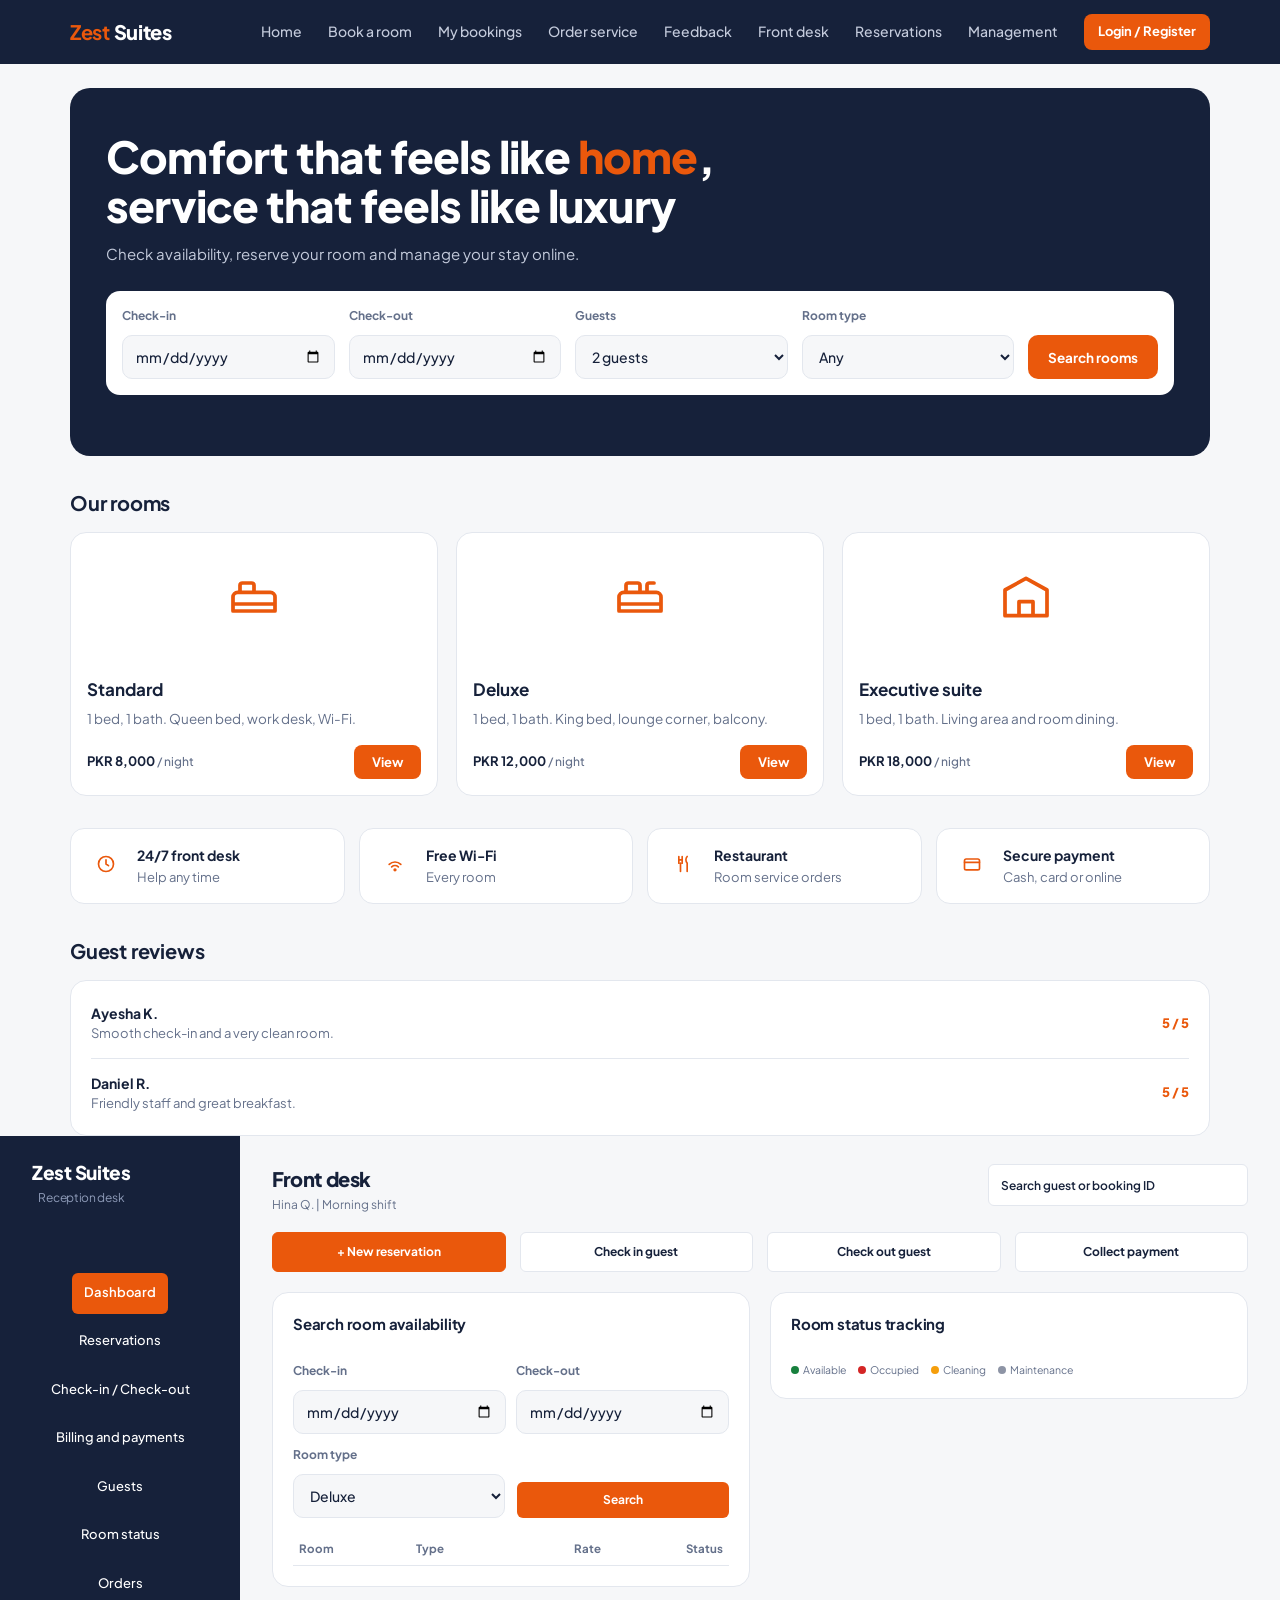
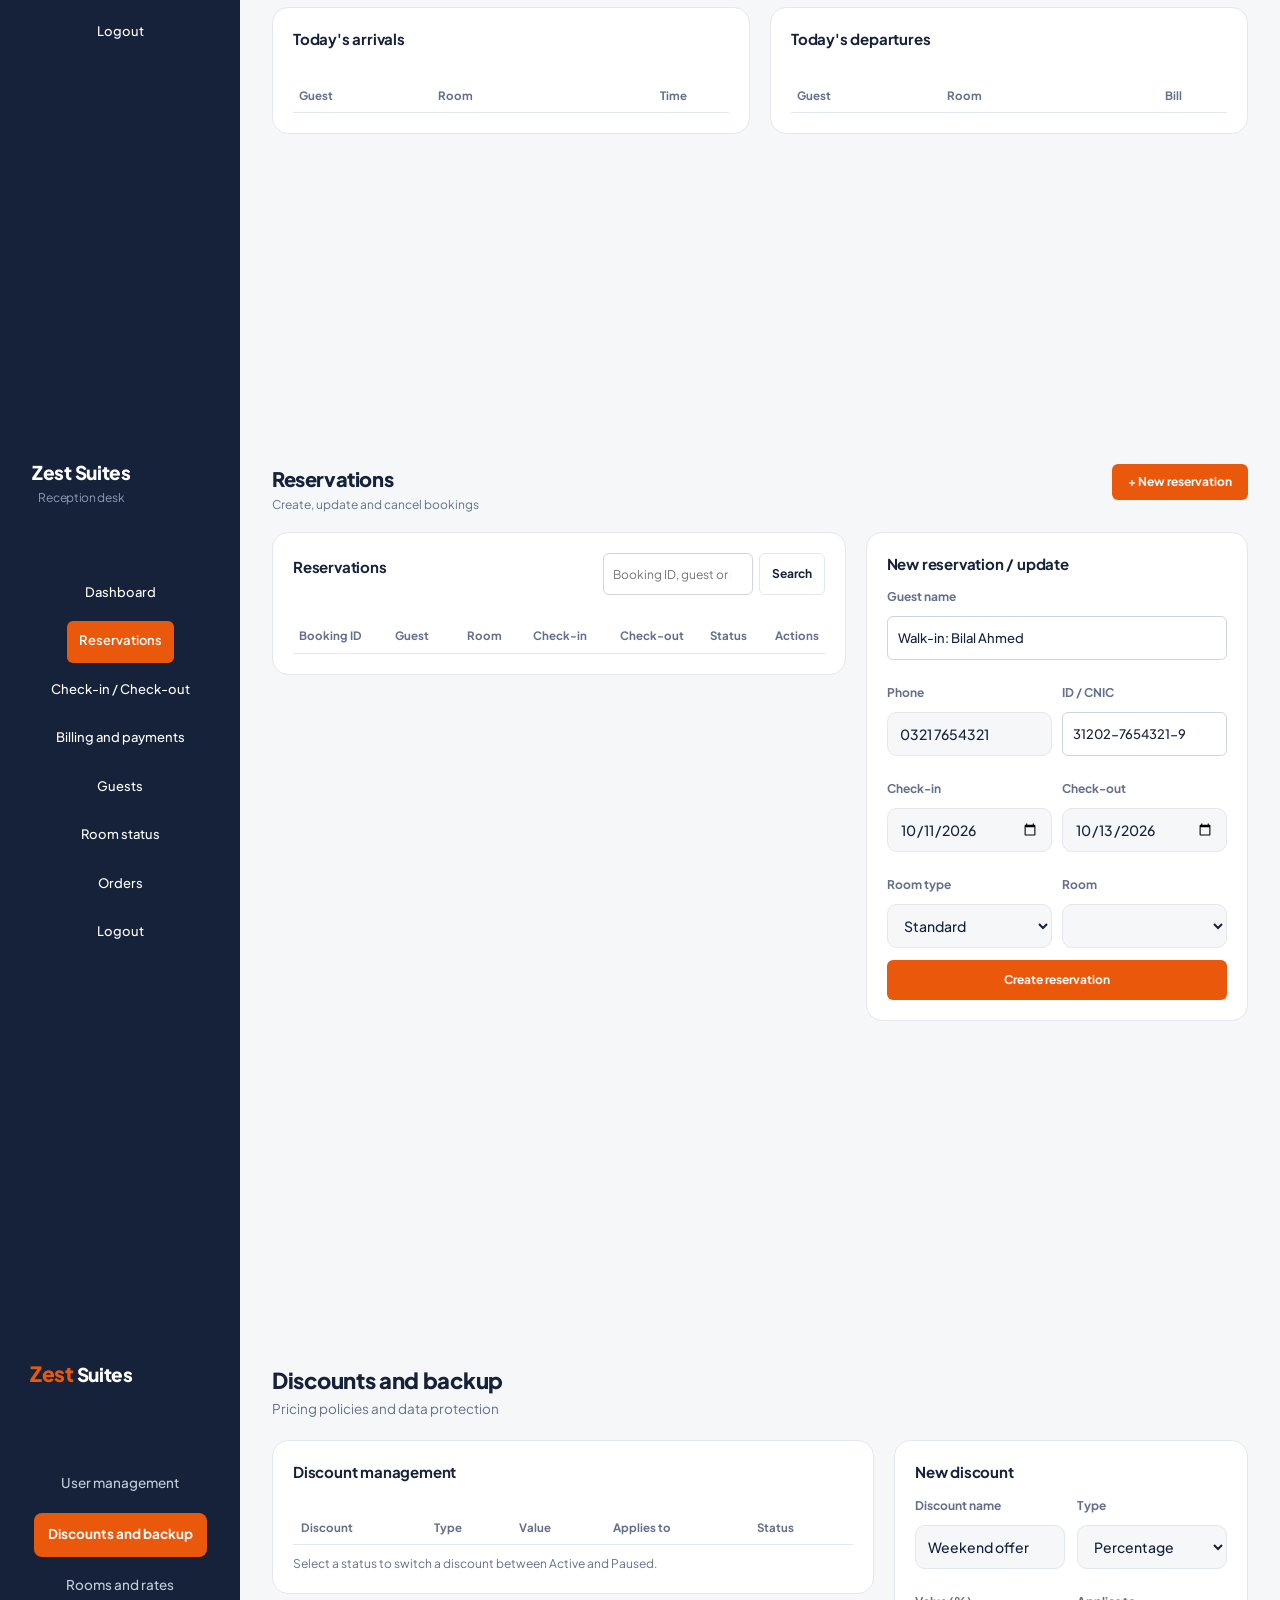
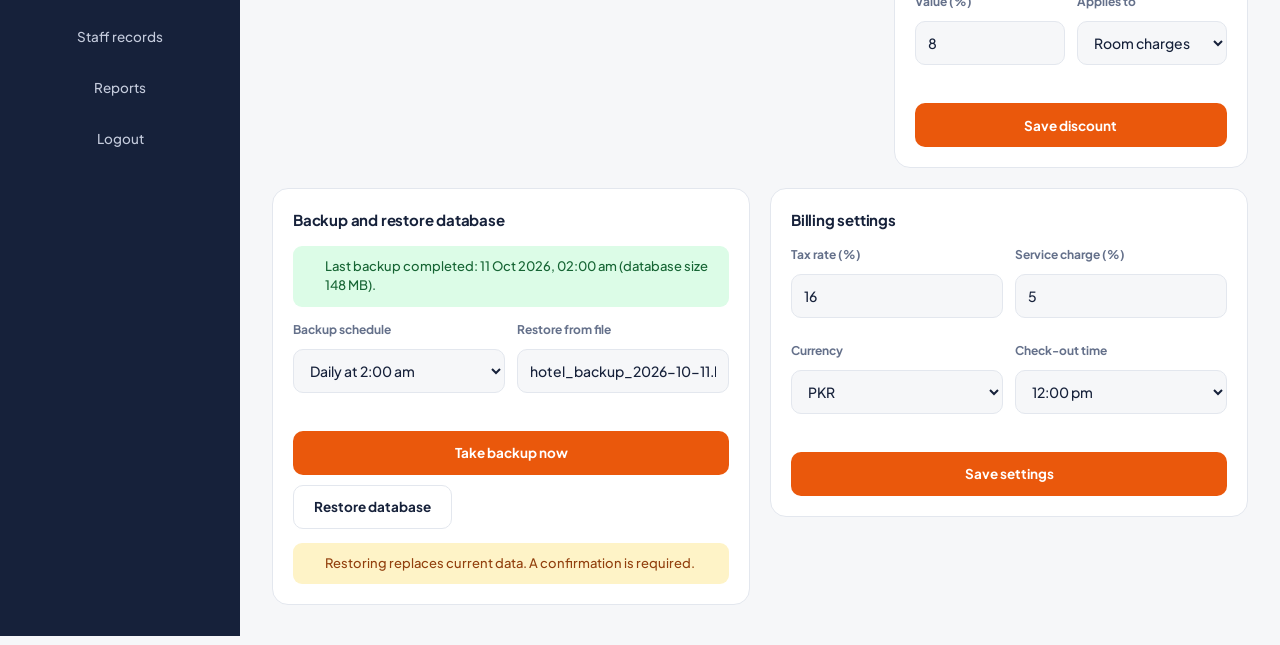
==== zest-suites/index.html @ d898772d "first commit" ====
<!DOCTYPE html>
<html lang="en">

<head>
  <meta charset="utf-8">
  <meta name="viewport" content="width=device-width, initial-scale=1, viewport-fit=cover">
  <title>Zest Suites | Zohaib FYP Web-Site</title>
  <link rel="preconnect" href="https://fonts.googleapis.com">
  <link rel="preconnect" href="https://fonts.gstatic.com" crossorigin>
  <link href="https://fonts.googleapis.com/css2?family=Plus+Jakarta+Sans:wght@400;500;600;700;800&display=swap"
    rel="stylesheet">
  <script src="Java-script/script.js" defer></script>
  <link rel="stylesheet" href="styling/style.css">

</head>

<body>

  <header>
    <div class="wrap bar">
      <button class="logo" type="button" data-go="home"><b>Zest</b> Suites</button>
      <button class="menu-btn" id="menuBtn" aria-label="Open menu" aria-expanded="false" aria-controls="nav">
        <svg viewBox="0 0 24 24" fill="none" stroke="currentColor" stroke-width="2.2" stroke-linecap="round">
          <path d="M4 7h16M4 12h16M4 17h16" />
        </svg>
      </button>
      <nav id="nav">
        <a data-go="home">Home</a>
        <a data-go="book">Book a room</a>
        <a data-go="bookings">My bookings</a>
        <a data-go="service">Order service</a>
        <a data-go="feedback">Feedback</a>
        <a data-go="reception">Front desk</a>
        <a data-go="reservations">Reservations</a>
        <a data-go="admin">Management</a>
        <button class="user cta" id="authBtn" type="button">Login / Register</button>
      </nav>
    </div>
  </header>

  <!-- HOME -->
  <main class="view on wrap" id="v-home">
    <section class="hero">
      <h1>Comfort that feels like <em>home</em>, service that feels like luxury</h1>
      <p>Check availability, reserve your room and manage your stay online.</p>
      <div class="search">
        <div class="field"><label for="hCin">Check-in</label><input id="hCin" type="date"></div>
        <div class="field"><label for="hCout">Check-out</label><input id="hCout" type="date"></div>
        <div class="field"><label for="hGuests">Guests</label>
          <select id="hGuests">
            <option value="1 adult">1 guest</option>
            <option value="2 adults" selected>2 guests</option>
            <option value="3 adults">3 guests</option>
            <option value="4 adults">4 guests</option>
          </select>
        </div>
        <div class="field"><label for="hType">Room type</label>
          <select id="hType">
            <option>Any</option>
            <option>Standard</option>
            <option>Deluxe</option>
            <option>Executive suite</option>
          </select>
        </div>
        <button class="btn" id="hSearch" type="button">Search rooms</button>
      </div>
      <div class="hmsg" id="hMsg" role="status"></div>
    </section>

    <section class="section">
      <h2>Our rooms</h2>
      <div class="rooms">
        <article class="rcard">
          <div class="thumb"><svg viewBox="0 0 24 24" fill="none" stroke="currentColor" stroke-width="1.6"
              stroke-linecap="round" stroke-linejoin="round">
              <path
                d="M3 18v-6a2 2 0 0 1 2-2h14a2 2 0 0 1 2 2v6M3 18h18M3 15h18M6 10V7a1 1 0 0 1 1-1h4a1 1 0 0 1 1 1v3" />
            </svg></div>
          <div class="rbody">
            <h3>Standard</h3>
            <p>1 bed, 1 bath. Queen bed, work desk, Wi-Fi.</p>
            <div class="prow">
              <div class="price">PKR 8,000 <small>/ night</small></div><button class="vbtn" type="button"
                data-room="Standard">View</button>
            </div>
          </div>
        </article>
        <article class="rcard">
          <div class="thumb"><svg viewBox="0 0 24 24" fill="none" stroke="currentColor" stroke-width="1.6"
              stroke-linecap="round" stroke-linejoin="round">
              <path
                d="M3 18v-6a2 2 0 0 1 2-2h14a2 2 0 0 1 2 2v6M3 18h18M3 15h18M6 10V7a1 1 0 0 1 1-1h4a1 1 0 0 1 1 1v3M15 10V7a1 1 0 0 1 1-1h2" />
            </svg></div>
          <div class="rbody">
            <h3>Deluxe</h3>
            <p>1 bed, 1 bath. King bed, lounge corner, balcony.</p>
            <div class="prow">
              <div class="price">PKR 12,000 <small>/ night</small></div><button class="vbtn" type="button"
                data-room="Deluxe">View</button>
            </div>
          </div>
        </article>
        <article class="rcard">
          <div class="thumb"><svg viewBox="0 0 24 24" fill="none" stroke="currentColor" stroke-width="1.6"
              stroke-linecap="round" stroke-linejoin="round">
              <path d="M3 20V9l9-5 9 5v11M3 20h18M9 20v-6h6v6" />
            </svg></div>
          <div class="rbody">
            <h3>Executive suite</h3>
            <p>1 bed, 1 bath. Living area and room dining.</p>
            <div class="prow">
              <div class="price">PKR 18,000 <small>/ night</small></div><button class="vbtn" type="button"
                data-room="Executive suite">View</button>
            </div>
          </div>
        </article>
      </div>
    </section>

    <section class="section">
      <div class="perks">
        <div class="perk">
          <div class="ic"><svg viewBox="0 0 24 24" fill="none" stroke="currentColor" stroke-width="2"
              stroke-linecap="round" stroke-linejoin="round">
              <circle cx="12" cy="12" r="9" />
              <path d="M12 7v5l3 2" />
            </svg></div>
          <div><b>24/7 front desk</b><span>Help any time</span></div>
        </div>
        <div class="perk">
          <div class="ic"><svg viewBox="0 0 24 24" fill="none" stroke="currentColor" stroke-width="2"
              stroke-linecap="round" stroke-linejoin="round">
              <path d="M5 12.5a10 10 0 0 1 14 0M8 15.5a6 6 0 0 1 8 0" />
              <circle cx="12" cy="19" r="1" />
            </svg></div>
          <div><b>Free Wi-Fi</b><span>Every room</span></div>
        </div>
        <div class="perk">
          <div class="ic"><svg viewBox="0 0 24 24" fill="none" stroke="currentColor" stroke-width="2"
              stroke-linecap="round" stroke-linejoin="round">
              <path d="M7 3v8M11 3v8M7 7h4M9 11v10M17 3c-2 2-2 6 0 8v10" />
            </svg></div>
          <div><b>Restaurant</b><span>Room service orders</span></div>
        </div>
        <div class="perk">
          <div class="ic"><svg viewBox="0 0 24 24" fill="none" stroke="currentColor" stroke-width="2"
              stroke-linecap="round" stroke-linejoin="round">
              <rect x="3" y="6" width="18" height="13" rx="2" />
              <path d="M3 10h18" />
            </svg></div>
          <div><b>Secure payment</b><span>Cash, card or online</span></div>
        </div>
      </div>
    </section>

    <section class="section">
      <h2>Guest reviews</h2>
      <div class="reviews">
        <div class="review">
          <div><b>Ayesha K.</b><span>Smooth check-in and a very clean room.</span></div>
          <div class="stars">5 / 5</div>
        </div>
        <div class="review">
          <div><b>Daniel R.</b><span>Friendly staff and great breakfast.</span></div>
          <div class="stars">5 / 5</div>
        </div>
      </div>
    </section>
  </main>

  <!-- BOOK -->
  <main class="view wrap" id="v-book">
    <ol class="steps">
      <li class="step"><i>1</i>Search dates</li>
      <li class="step"><i>2</i>Select room</li>
      <li class="step"><i>3</i>Guest details</li>
      <li class="step todo" id="step4"><i>4</i>Confirm</li>
    </ol>
    <div class="banner" id="banner" role="status"></div>

    <div class="layout">
      <div class="col">
        <section class="panel">
          <div class="phead">
            <h2>Available rooms</h2>
            <select id="typeFilter" aria-label="Filter by room type">
              <option>Any</option>
              <option>Standard</option>
              <option>Deluxe</option>
              <option>Executive suite</option>
            </select>
          </div>
          <div id="roomList"></div>
        </section>
      </div>

      <div class="col">
        <section class="panel">
          <div class="formpart">
            <h2>Guest details</h2>
            <form id="bForm" novalidate>
              <div class="field" id="b-name"><label for="bName">Full name</label><input id="bName"
                  autocomplete="name"><span class="msg">Enter your full name.</span></div>
              <div class="grid2">
                <div class="field" id="b-phone"><label for="bPhone">Phone</label><input id="bPhone" type="tel"
                    autocomplete="tel"><span class="msg">Enter a valid phone number.</span></div>
                <div class="field" id="b-email"><label for="bEmail">Email</label><input id="bEmail" type="email"
                    autocomplete="email"><span class="msg">Enter a valid email.</span></div>
              </div>
              <div class="field" id="b-cnic"><label for="bCnic">ID / CNIC</label><input id="bCnic" inputmode="numeric"
                  placeholder="12345-1234567-1"><span class="msg">Use the format 12345-1234567-1.</span></div>
              <div class="grid2">
                <div class="field" id="b-in"><label for="cin">Check-in</label><input id="cin" type="date"><span
                    class="msg">Choose a check-in date.</span></div>
                <div class="field" id="b-out"><label for="cout">Check-out</label><input id="cout" type="date"><span
                    class="msg">Check-out must be after check-in.</span></div>
              </div>
              <div class="field"><label for="guests">Guests</label>
                <select id="guests">
                  <option>1 adult</option>
                  <option selected>2 adults</option>
                  <option>3 adults</option>
                  <option>4 adults</option>
                </select>
              </div>
              <div class="field" style="margin-bottom:0"><label for="req">Special requests</label><textarea id="req"
                  placeholder="Late check-in, extra pillows..."></textarea></div>
            </form>
          </div>
          <div class="done" id="done">
            <div class="tick"><svg viewBox="0 0 24 24" fill="none" stroke="currentColor" stroke-width="2.6"
                stroke-linecap="round" stroke-linejoin="round">
                <path d="M5 12.5l4.5 4.5L19 7.5" />
              </svg></div>
            <h2>Booking confirmed</h2>
            <p>Your reference is <code id="ref"></code>. A confirmation has been sent to <span id="doneMail"></span>.
            </p>
          </div>
        </section>

        <section class="panel">
          <h2>Booking summary</h2>
          <div id="sum"></div>
          <div class="formpart">
            <button class="btn" id="confirm" type="button" style="margin-top:14px">Confirm booking</button>
            <p class="note">You can cancel from My bookings before check-in.</p>
          </div>
          <button class="btn ghost" id="again" type="button" style="display:none">Make another booking</button>
        </section>
      </div>
    </div>
  </main>

  <!-- LOGIN -->
  <main class="view" id="v-login">
    <div class="auth">
      <aside class="aside">
        <div class="abrand">Zest <b>Suites</b></div>
        <div class="acopy">
          <h1>One login for your whole stay</h1>
          <p>Hotel Operations Management System</p>
          <ul>
            <li><span class="ck"><svg viewBox="0 0 24 24" fill="none" stroke="currentColor" stroke-width="3"
                  stroke-linecap="round" stroke-linejoin="round">
                  <path d="M5 12.5l4.5 4.5L19 7.5" />
                </svg></span>Check availability and reserve in minutes</li>
            <li><span class="ck"><svg viewBox="0 0 24 24" fill="none" stroke="currentColor" stroke-width="3"
                  stroke-linecap="round" stroke-linejoin="round">
                  <path d="M5 12.5l4.5 4.5L19 7.5" />
                </svg></span>Order room service from your phone</li>
            <li><span class="ck"><svg viewBox="0 0 24 24" fill="none" stroke="currentColor" stroke-width="3"
                  stroke-linecap="round" stroke-linejoin="round">
                  <path d="M5 12.5l4.5 4.5L19 7.5" />
                </svg></span>View, change or cancel your bookings</li>
          </ul>
        </div>
      </aside>

      <section class="pane">
        <div class="tabs" role="tablist">
          <button type="button" role="tab" id="tabLogin" aria-selected="true" aria-controls="pLogin">Login</button>
          <button type="button" role="tab" id="tabReg" aria-selected="false" aria-controls="pReg">New guest?
            Register</button>
        </div>

        <div id="pLogin" role="tabpanel" aria-labelledby="tabLogin">
          <h2>Welcome back</h2>
          <p class="sub">Log in to book rooms and manage your stay.</p>
          <div class="alert info" id="loginNeed" role="status">Please log in to continue.</div>
          <div class="alert ok" id="loginOk" role="status">Registration successful. You can now log in.</div>
          <div class="alert err" id="loginErr" role="alert">Incorrect username or password. Please try again.</div>
          <form id="loginForm" novalidate>
            <div class="field" id="l-user"><label for="lUser">Username</label><input id="lUser"
                autocomplete="username"><span class="msg">Username is required</span></div>
            <div class="field" id="l-pass"><label for="lPass">Password</label>
              <div class="pw"><input id="lPass" type="password" autocomplete="current-password"><button type="button"
                  aria-label="Show or hide password">Show</button></div>
              <span class="msg">Password is required</span>
            </div>
            <div class="meta"><a>Forgot password?</a><span>Session expires after inactivity</span></div>
            <button class="btn" type="submit">Login</button>
          </form>
          <div class="alert info show" style="margin:16px 0 0">After login you are sent to your own dashboard: Customer,
            Receptionist, Manager or Admin.</div>
        </div>

        <div id="pReg" role="tabpanel" aria-labelledby="tabReg" hidden>
          <h2>Create your guest account</h2>
          <p class="sub">Register once, then book and track your stays.</p>
          <form id="regForm" novalidate>
            <div class="field" id="r-name"><label for="rName">Full name</label><input id="rName"
                autocomplete="name"><span class="msg">Enter your full name</span></div>
            <div class="grid2">
              <div class="field" id="r-email"><label for="rEmail">Email</label><input id="rEmail" type="email"
                  autocomplete="email"><span class="msg">Enter a valid email</span></div>
              <div class="field" id="r-phone"><label for="rPhone">Phone</label><input id="rPhone" type="tel"
                  autocomplete="tel"><span class="msg">Enter a valid phone</span></div>
            </div>
            <div class="grid2">
              <div class="field" id="r-pass"><label for="rPass">Password</label>
                <div class="pw"><input id="rPass" type="password" autocomplete="new-password"><button type="button"
                    aria-label="Show or hide password">Show</button></div>
                <span class="msg">Use at least 8 characters</span>
              </div>
              <div class="field" id="r-conf"><label for="rConf">Confirm password</label>
                <div class="pw"><input id="rConf" type="password" autocomplete="new-password"><button type="button"
                    aria-label="Show or hide password">Show</button></div>
                <span class="msg">Passwords do not match</span>
              </div>
            </div>
            <button class="btn" type="submit">Create account</button>
          </form>
          <p class="switch">Already registered? <a id="toLogin">Login</a></p>
        </div>
      </section>
    </div>
  </main>

  <!-- OTHER PAGES -->
  <main class="view wrap" id="v-other">
    <div class="empty">
      <div class="ic"><svg viewBox="0 0 24 24" fill="none" stroke="currentColor" stroke-width="1.8"
          stroke-linecap="round" stroke-linejoin="round">
          <rect x="4" y="5" width="16" height="15" rx="2" />
          <path d="M8 3v4M16 3v4M4 10h16" />
        </svg></div>
      <h2 id="oTitle"></h2>
      <p id="oText"></p>
      <button class="btn auto" type="button" data-go="book">Book a room</button>
    </div>
  </main>



  <main class="view" id="v-login2">
    <div class="brand">
      <h1>Zest <b>Suites</b></h1>
      <p>Hotel Operations Management System</p>
    </div>

    <div class="cards">
      <!-- Login -->
      <section class="card" aria-labelledby="loginTitle">
        <h2 id="loginTitle">Login</h2>
        <div class="alert err" id="loginErr" role="alert">Incorrect username or password. Please try again.</div>
        <div class="alert ok" id="loginOk" role="status">Login successful. Opening your dashboard.</div>

        <form id="loginForm" novalidate>
          <div class="field" id="l-user">
            <label for="lUser">Username</label>
            <input id="lUser" autocomplete="username">
            <span class="msg">Username is required</span>
          </div>
          <div class="field" id="l-pass">
            <label for="lPass">Password</label>
            <input id="lPass" type="password" autocomplete="current-password">
            <span class="msg">Password is required</span>
          </div>
          <div class="meta"><a href="#">Forgot password?</a><span>Session expires after inactivity</span></div>
          <button class="btn" type="submit">Login</button>
        </form>

        <div class="alert info">After login you are sent to your own dashboard: Customer, Receptionist, Manager or
          Admin.</div>
      </section>

      <!-- Register -->
      <section class="card" aria-labelledby="regTitle">
        <h2 id="regTitle">New guest? Register</h2>
        <div class="alert ok" id="regOk" role="status">Registration successful. You can now log in.</div>

        <form id="regForm" novalidate>
          <div class="field" id="r-name">
            <label for="rName">Full name</label>
            <input id="rName" autocomplete="name">
            <span class="msg">Enter your full name</span>
          </div>
          <div class="row2">
            <div class="field" id="r-email">
              <label for="rEmail">Email</label>
              <input id="rEmail" type="email" autocomplete="email">
              <span class="msg">Enter a valid email</span>
            </div>
            <div class="field" id="r-phone">
              <label for="rPhone">Phone</label>
              <input id="rPhone" type="tel" autocomplete="tel">
              <span class="msg">Enter a valid phone</span>
            </div>
          </div>
          <div class="row2">
            <div class="field" id="r-pass">
              <label for="rPass">Password</label>
              <input id="rPass" type="password" autocomplete="new-password">
              <span class="msg">Use at least 8 characters</span>
            </div>
            <div class="field" id="r-conf">
              <label for="rConf">Confirm password</label>
              <input id="rConf" type="password" autocomplete="new-password">
              <span class="msg">Passwords do not match</span>
            </div>
          </div>
          <button class="btn" type="submit">Create account</button>
        </form>
      </section>
    </div>
  </main>


  <!--screen three-->
  <main class="view wrap" id="v-book2">
    <ol class="steps" style="list-style:none;padding:0">
      <li class="step"><i>1</i>Search dates</li>
      <li class="step"><i>2</i>Select room</li>
      <li class="step"><i>3</i>Guest details</li>
      <li class="step todo" id="step4"><i>4</i>Confirm</li>
    </ol>

    <div class="banner" id="banner" role="status"></div>

    <div class="layout" id="layout">
      <!-- left -->
      <div class="col">
        <section class="panel">
          <h2>Available rooms</h2>
          <div id="roomList"></div>
        </section>
      </div>

      <!-- right -->
      <div class="col">
        <section class="panel">
          <div class="formpart">
            <h2>Guest details</h2>
            <form id="form" novalidate>
              <div class="field" id="f-name"><label for="name">Full name</label><input id="name" autocomplete="name"
                  value="Ayesha Khan"><span class="err">Enter your full name.</span></div>
              <div class="grid2">
                <div class="field" id="f-phone"><label for="phone">Phone</label><input id="phone" type="tel"
                    autocomplete="tel" value="0300 1234567"><span class="err">Enter a valid phone number.</span></div>
                <div class="field" id="f-email"><label for="email">Email</label><input id="email" type="email"
                    autocomplete="email" value="ayesha@email.com"><span class="err">Enter a valid email.</span></div>
              </div>
              <div class="field" id="f-cnic"><label for="cnic">ID / CNIC</label><input id="cnic" inputmode="numeric"
                  value="36302-1234567-1"><span class="err">Use the format 12345-1234567-1.</span></div>
              <div class="grid2">
                <div class="field" id="f-in"><label for="cin">Check-in</label><input id="cin" type="date"
                    value="2026-10-14"><span class="err">Choose a check-in date.</span></div>
                <div class="field" id="f-out"><label for="cout">Check-out</label><input id="cout" type="date"
                    value="2026-10-17"><span class="err">Check-out must be after check-in.</span></div>
              </div>
              <div class="field"><label for="guests">Guests</label>
                <select id="guests">
                  <option>1 adult</option>
                  <option selected>2 adults</option>
                  <option>3 adults</option>
                  <option>4 adults</option>
                </select>
              </div>
              <div class="field" style="margin-bottom:0"><label for="req">Special requests</label><textarea
                  id="req">Late check-in after 10 pm</textarea></div>
            </form>
          </div>
          <div class="done" id="done">
            <div class="tick"><svg viewBox="0 0 24 24" fill="none" stroke="currentColor" stroke-width="2.6"
                stroke-linecap="round" stroke-linejoin="round">
                <path d="M5 12.5l4.5 4.5L19 7.5" />
              </svg></div>
            <h2>Booking confirmed</h2>
            <p>Your reference is <code id="ref"></code>. A confirmation has been sent to <span id="doneMail"></span>.
            </p>
          </div>
        </section>

        <section class="panel">
          <h2>Booking summary</h2>
          <div id="sum"></div>
          <div class="formpart">
            <button class="btn" id="confirm" type="button">Confirm booking</button>
            <p class="note">You can cancel from My bookings before check-in.</p>
          </div>
          <button class="btn ghost" id="again" type="button" style="display:none">Make another booking</button>
        </section>
      </div>
    </div>
  </main>


  <!-- screen four -->
  <main class="view wrap" id="v-bookings">
    <!-- My bookings -->
    <section class="card" aria-labelledby="bookingsTitle">
      <h2 id="bookingsTitle">My bookings</h2>
      <div class="table-wrap">
        <table>
          <thead>
            <tr>
              <th>Booking ID</th>
              <th>Room</th>
              <th>Dates</th>
              <th>Amount</th>
              <th>Status</th>
              <th>Actions</th>
            </tr>
          </thead>
          <tbody id="bookingRows"></tbody>
        </table>
      </div>
    </section>

    <div class="grid-2">
      <!-- Make payment -->
      <section class="card" aria-labelledby="payTitle">
        <h2 id="payTitle">Make payment</h2>
        <form id="payForm" novalidate>
          <div class="field">
            <label for="payBooking">Booking</label>
            <select id="payBooking"></select>
          </div>
          <div class="field">
            <label for="payMethod">Payment method</label>
            <select id="payMethod">
              <option value="Card">Credit / debit card</option>
              <option value="Cash">Cash at front desk</option>
            </select>
          </div>

          <div id="cardFields">
            <div class="field">
              <label for="cardNumber">Card number</label>
              <input id="cardNumber" inputmode="numeric" autocomplete="cc-number" maxlength="19"
                value="4111 1111 1111 1111">
              <div class="err" id="cardNumberErr"></div>
            </div>
            <div class="row-2">
              <div class="field">
                <label for="expiry">Expiry</label>
                <input id="expiry" inputmode="numeric" autocomplete="cc-exp" placeholder="MM / YY" maxlength="7"
                  value="12 / 28">
                <div class="err" id="expiryErr"></div>
              </div>
              <div class="field">
                <label for="cvv">CVV</label>
                <input id="cvv" type="password" inputmode="numeric" autocomplete="cc-csc" maxlength="4" value="123">
                <div class="err" id="cvvErr"></div>
              </div>
            </div>
          </div>

          <div class="field">
            <label for="amount">Amount (PKR)</label>
            <input id="amount" inputmode="numeric">
            <div class="err" id="amountErr"></div>
          </div>
          <button type="submit" class="btn primary" id="payBtn">Pay now</button>
        </form>
      </section>

      <!-- Receipts -->
      <section class="card" aria-labelledby="recTitle">
        <h2 id="recTitle">Payment receipts</h2>
        <div class="alert success" id="payOk" role="status" hidden></div>
        <div class="alert error" id="payFail" role="alert" hidden></div>
        <div id="receiptList"></div>
      </section>
    </div>
  </main>

  <!-- Modal -->
  <div class="modal-backdrop" id="modalBackdrop" hidden>
    <div class="modal" role="dialog" aria-modal="true" aria-labelledby="modalTitle" id="modal"></div>
  </div>




  <!-- screen five -->
  <main class="view wrap" id="v-service">
    <div class="layout">
      <!-- Menu -->
      <section class="card" aria-labelledby="menuTitle">
        <h2 id="menuTitle">Menu and services</h2>
        <div id="menuList"></div>
      </section>

      <div class="stack">
        <!-- Your order -->
        <section class="card" aria-labelledby="orderTitle">
          <h2 id="orderTitle">Your order</h2>
          <div id="cartList"></div>
          <div class="total"><span>Total <small>(auto-calculated)</small></span><span id="totalAmt">PKR 0</span></div>

          <div class="field">
            <label for="room">Deliver to room</label>
            <select id="room">
              <option>Room 204</option>
            </select>
          </div>
          <div class="field">
            <label for="note">Note</label>
            <input id="note" type="text" maxlength="120" value="Less spicy please">
          </div>
          <div class="alert ok" id="okMsg" role="status" hidden></div>
          <div class="alert err" id="errMsg" role="alert" hidden></div>
          <button type="button" class="btn-place" id="placeBtn">Place order</button>
        </section>

        <!-- Order status -->
        <section class="card" aria-labelledby="statusTitle">
          <h2 id="statusTitle">Order status</h2>
          <div id="statusList"></div>
        </section>
      </div>
    </div>
  </main>

  <main class="view wrap" id="v-feedback">
    <div class="grid-2">
      <!-- Share your feedback -->
      <section class="card" aria-labelledby="fbTitle">
        <h2 id="fbTitle">Share your feedback</h2>
        <form id="fbForm" novalidate>
          <div class="field">
            <label for="guestName">Guest name</label>
            <input type="text" id="guestName" autocomplete="name" maxlength="60" value="Ayesha Khan">
            <div class="hint" id="nameErr" hidden>Name is required</div>
          </div>

          <div class="field">
            <span class="label" id="ratingLabel">Rating</span>
            <div class="stars" role="radiogroup" aria-labelledby="ratingLabel" id="stars"></div>
            <span class="rating-text" id="ratingText"></span>
            <div class="hint" id="ratingErr" hidden>Select a rating from 1 to 5 stars</div>
          </div>

          <div class="field">
            <label for="comments">Comments</label>
            <textarea id="comments" maxlength="500"
              placeholder="Write your comments">The room was clean and the staff were helpful.</textarea>
            <div class="count"><span id="charCount">0</span>/500</div>
            <div class="hint" id="commentErr" hidden>Comments are required</div>
          </div>

          <button type="submit" class="btn-submit" id="submitBtn">Submit feedback</button>
          <div class="alert success" id="okMsg" role="status" hidden>Thank you for your feedback.</div>
        </form>
      </section>

      <!-- Validation example -->
      <section class="card example" aria-labelledby="valTitle">
        <h2 id="valTitle">Validation example</h2>
        <div class="field">
          <label>Guest name</label>
          <div class="fake-input"></div>
          <div class="hint">Name is required</div>
        </div>
        <div class="field">
          <label>Comments</label>
          <div class="fake-area">Write your comments</div>
          <div class="hint">Please complete the feedback form</div>
        </div>
      </section>
    </div>
  </main>



  <div class="view shell" id="v-reception">

    <aside class="side">
      <div class="side-head">
        <div class="brand">Zest Suites<small>Reception desk</small></div>
        <button class="menu-btn" id="menuBtn" aria-label="Open menu"
          aria-expanded="false"><span></span><span></span><span></span></button>
      </div>
      <nav id="nav" aria-label="Reception">
        <a href="#" class="active" aria-current="page">Dashboard</a>
        <a href="#">Reservations</a>
        <a href="#arrivalsCard">Check-in / Check-out</a>
        <a href="#">Billing and payments</a>
        <a href="#">Guests</a>
        <a href="#roomCard">Room status</a>
        <a href="#">Orders</a>
        <a href="#" id="logout">Logout</a>
      </nav>
    </aside>

    <main>
      <div class="head">
        <div>
          <h1>Front desk</h1>
          <p>Hina Q. | Morning shift</p>
        </div>
        <input class="search-guest" id="guestSearch" type="search" placeholder="Search guest or booking ID"
          aria-label="Search guest or booking ID">
      </div>

      <div class="quick">
        <button class="qbtn primary" id="qNew" type="button">+ New reservation</button>
        <button class="qbtn" id="qIn" type="button">Check in guest</button>
        <button class="qbtn" id="qOut" type="button">Check out guest</button>
        <button class="qbtn" id="qPay" type="button">Collect payment</button>
      </div>

      <div class="grid-2">
        <!-- Search availability -->
        <section class="card" aria-labelledby="availTitle">
          <h2 id="availTitle">Search room availability</h2>
          <form id="availForm" novalidate>
            <div class="row-2">
              <div class="field"><label for="checkIn">Check-in</label><input type="date" id="checkIn"></div>
              <div class="field"><label for="checkOut">Check-out</label><input type="date" id="checkOut"></div>
            </div>
            <div class="search-row">
              <div class="field" style="margin:0">
                <label for="roomType">Room type</label>
                <select id="roomType">
                  <option>Deluxe</option>
                  <option>Standard</option>
                  <option>Suite</option>
                </select>
              </div>
              <button type="submit" class="btn-orange">Search</button>
            </div>
            <div class="msg err" id="availErr" role="alert" hidden></div>
          </form>
          <div class="table-wrap stack-table">
            <table>
              <thead>
                <tr>
                  <th>Room</th>
                  <th>Type</th>
                  <th>Rate</th>
                  <th>Status</th>
                </tr>
              </thead>
              <tbody id="availRows"></tbody>
            </table>
          </div>
        </section>

        <!-- Room status tracking -->
        <section class="card" id="roomCard" aria-labelledby="roomTitle">
          <h2 id="roomTitle">Room status tracking</h2>
          <div class="tiles" id="tiles"></div>
          <div class="legend">
            <span><i style="background:#17803d"></i>Available</span>
            <span><i style="background:#d42626"></i>Occupied</span>
            <span><i style="background:#f59e0b"></i>Cleaning</span>
            <span><i style="background:#8d94a5"></i>Maintenance</span>
          </div>
          <div class="selected-box" id="selBox" hidden>
            <span>Room <strong id="selRoom"></strong></span>
            <label>Set status
              <select id="selStatus">
                <option value="available">Available</option>
                <option value="occupied">Occupied</option>
                <option value="cleaning">Cleaning</option>
                <option value="maintenance">Maintenance</option>
              </select>
            </label>
          </div>
        </section>
      </div>

      <div class="grid-2">
        <section class="card" id="arrivalsCard" aria-labelledby="arrTitle">
          <h2 id="arrTitle">Today's arrivals</h2>
          <div class="table-wrap stack-table">
            <table>
              <thead>
                <tr>
                  <th>Guest</th>
                  <th>Room</th>
                  <th>Time</th>
                  <th></th>
                </tr>
              </thead>
              <tbody id="arrRows"></tbody>
            </table>
          </div>
        </section>

        <section class="card" id="depCard" aria-labelledby="depTitle">
          <h2 id="depTitle">Today's departures</h2>
          <div class="table-wrap stack-table">
            <table>
              <thead>
                <tr>
                  <th>Guest</th>
                  <th>Room</th>
                  <th>Bill</th>
                  <th></th>
                </tr>
              </thead>
              <tbody id="depRows"></tbody>
            </table>
          </div>
        </section>
      </div>
    </main>
  </div>

  <div class="modal-backdrop" id="backdrop" hidden>
    <div class="modal" id="modal" role="dialog" aria-modal="true"></div>
  </div>
  <div class="toast" id="toast" role="status" hidden></div>




  <div class="view shell" id="v-reception">

    <aside class="side">
      <div class="side-head">
        <div class="brand">Zest Suites<small>Reception desk</small></div>
        <button class="menu-btn" id="menuBtn" aria-label="Open menu"
          aria-expanded="false"><span></span><span></span><span></span></button>
      </div>
      <nav id="nav" aria-label="Reception">
        <a href="#">Dashboard</a>
        <a href="#" class="active" aria-current="page">Reservations</a>
        <a href="#">Check-in / Check-out</a>
        <a href="#">Billing and payments</a>
        <a href="#">Guests</a>
        <a href="#">Room status</a>
        <a href="#">Orders</a>
        <a href="#" id="logout">Logout</a>
      </nav>
    </aside>

    <main>
      <div class="head">
        <div>
          <h1>Reservations</h1>
          <p>Create, update and cancel bookings</p>
        </div>
        <button class="btn-new" id="newBtn" type="button">+ New reservation</button>
      </div>

      <div class="layout">
        <!-- Reservations list -->
        <section class="card" aria-labelledby="listTitle">
          <div class="card-head">
            <h2 id="listTitle">Reservations</h2>
            <div class="search-box">
              <input id="q" type="search" placeholder="Booking ID, guest or room" aria-label="Search reservations">
              <button class="btn-plain" id="searchBtn" type="button">Search</button>
            </div>
          </div>
          <div class="table-wrap">
            <table>
              <thead>
                <tr>
                  <th>Booking ID</th>
                  <th>Guest</th>
                  <th>Room</th>
                  <th>Check-in</th>
                  <th>Check-out</th>
                  <th>Status</th>
                  <th>Actions</th>
                </tr>
              </thead>
              <tbody id="rows"></tbody>
            </table>
          </div>
        </section>

        <!-- New reservation / update -->
        <section class="card" aria-labelledby="formTitle">
          <h2 id="formTitle" style="margin-bottom:12px">New reservation / update</h2>
          <form id="form" novalidate>
            <div class="field">
              <label for="guest">Guest name</label>
              <input id="guest" type="text" maxlength="60" value="Walk-in: Bilal Ahmed">
              <div class="hint" id="guestErr"></div>
            </div>
            <div class="row-2">
              <div class="field">
                <label for="phone">Phone</label>
                <input id="phone" type="tel" inputmode="numeric" maxlength="12" value="0321 7654321">
                <div class="hint" id="phoneErr"></div>
              </div>
              <div class="field">
                <label for="cnic">ID / CNIC</label>
                <input id="cnic" type="text" inputmode="numeric" maxlength="15" value="31202-7654321-9">
                <div class="hint" id="cnicErr"></div>
              </div>
            </div>
            <div class="row-2">
              <div class="field">
                <label for="inDate">Check-in</label>
                <input id="inDate" type="date" value="2026-10-11">
                <div class="hint" id="inErr"></div>
              </div>
              <div class="field">
                <label for="outDate">Check-out</label>
                <input id="outDate" type="date" value="2026-10-13">
                <div class="hint" id="outErr"></div>
              </div>
            </div>
            <div class="row-2">
              <div class="field">
                <label for="type">Room type</label>
                <select id="type">
                  <option>Standard</option>
                  <option>Deluxe</option>
                  <option>Suite</option>
                </select>
              </div>
              <div class="field">
                <label for="room">Room</label>
                <select id="room"></select>
              </div>
            </div>
            <button type="submit" class="btn-primary" id="saveBtn">Create reservation</button>
            <button type="button" class="link-btn" id="cancelEdit" hidden>Cancel editing</button>
            <div class="alert warn" id="warnMsg" role="alert" hidden></div>
            <div class="alert ok" id="okMsg" role="status" hidden></div>
          </form>
        </section>
      </div>
    </main>
  </div>

  <div class="modal-backdrop" id="backdrop" hidden>
    <div class="modal" id="modal" role="dialog" aria-modal="true" aria-labelledby="mTitle"></div>
  </div>
  <div class="toast" id="toast" role="status" hidden></div>






  <div class="view shell" id="v-admin">

    <aside class="side">
      <div class="sbar">
        <div>
          <div class="brand"><b>Zest</b> Suites</div>
        </div>
        <button class="menu-btn" id="menuBtn" aria-label="Open menu" aria-expanded="false" aria-controls="snav">
          <svg viewBox="0 0 24 24" fill="none" stroke="currentColor" stroke-width="2.2" stroke-linecap="round">
            <path d="M4 7h16M4 12h16M4 17h16" />
          </svg>
        </button>
      </div>
      <nav id="snav">
        <a href="#">User management</a>
        <a href="#" class="active">Discounts and backup</a>
        <a href="#">Rooms and rates</a>
        <a href="#">Staff records</a>
        <a href="#">Reports</a>
        <a href="#">Logout</a>
      </nav>
    </aside>

    <main class="main">
      <h1>Discounts and backup</h1>
      <p class="lead">Pricing policies and data protection</p>

      <div class="row1">
        <section class="card">
          <h2>Discount management</h2>
          <div class="tscroll">
            <table class="dt">
              <thead>
                <tr>
                  <th>Discount</th>
                  <th>Type</th>
                  <th>Value</th>
                  <th>Applies to</th>
                  <th>Status</th>
                </tr>
              </thead>
              <tbody id="dBody"></tbody>
            </table>
          </div>
          <p class="hint">Select a status to switch a discount between Active and Paused.</p>
        </section>

        <section class="card">
          <h2>New discount</h2>
          <form id="dForm" novalidate>
            <div class="grid2">
              <div class="field" id="f-name"><label for="dName">Discount name</label><input id="dName"
                  value="Weekend offer" autocomplete="off"></div>
              <div class="field"><label for="dType">Type</label><select id="dType">
                  <option>Percentage</option>
                  <option>Fixed</option>
                </select></div>
            </div>
            <div class="grid2">
              <div class="field" id="f-val"><label for="dVal" id="dValL">Value (%)</label><input id="dVal"
                  inputmode="numeric" value="8" autocomplete="off"></div>
              <div class="field"><label for="dApply">Applies to</label><select id="dApply">
                  <option>Room charges</option>
                  <option>Food orders</option>
                  <option>Total bill</option>
                </select></div>
            </div>
            <button class="btn block" type="submit">Save discount</button>
          </form>
          <div class="alert" id="dMsg" role="status"></div>
        </section>
      </div>

      <div class="row2">
        <section class="card">
          <h2>Backup and restore database</h2>
          <div class="alert show ok first" id="lastBk">Last backup completed: 11 Oct 2026, 02:00 am (database size 148
            MB).</div>
          <div class="grid2">
            <div class="field"><label for="sched">Backup schedule</label>
              <select id="sched">
                <option>Daily at 2:00 am</option>
                <option>Weekly on Sunday</option>
                <option>Monthly on the 1st</option>
              </select>
            </div>
            <div class="field" id="f-file"><label for="file">Restore from file</label><input id="file"
                value="hotel_backup_2026-10-11.bak" autocomplete="off" spellcheck="false"></div>
          </div>
          <div class="btnrow">
            <button class="btn" id="bkNow" type="button">Take backup now</button>
            <button class="sbtn" id="restore" type="button">Restore database</button>
          </div>
          <div class="alert" id="bkMsg" role="status"></div>
          <div class="alert show warn">Restoring replaces current data. A confirmation is required.</div>
        </section>

        <section class="card">
          <h2>Billing settings</h2>
          <form id="sForm" novalidate>
            <div class="grid2">
              <div class="field" id="f-tax"><label for="tax">Tax rate (%)</label><input id="tax" inputmode="decimal"
                  value="16"></div>
              <div class="field" id="f-svc"><label for="svc">Service charge (%)</label><input id="svc"
                  inputmode="decimal" value="5"></div>
            </div>
            <div class="grid2">
              <div class="field"><label for="cur">Currency</label><select id="cur">
                  <option>PKR</option>
                  <option>USD</option>
                  <option>AED</option>
                </select></div>
              <div class="field"><label for="cot">Check-out time</label><select id="cot">
                  <option>11:00 am</option>
                  <option selected>12:00 pm</option>
                  <option>1:00 pm</option>
                  <option>2:00 pm</option>
                </select></div>
            </div>
            <button class="btn" type="submit">Save settings</button>
          </form>
          <div class="alert" id="sMsg" role="status"></div>
        </section>
      </div>
    </main>
  </div>

  <div class="modal" id="modal" hidden>
    <div class="mbox" role="dialog" aria-modal="true" aria-labelledby="mTitle">
      <h2 id="mTitle">Restore database?</h2>
      <p id="mText"></p>
      <div class="mbtns">
        <button class="sbtn" id="mNo" type="button">Cancel</button>
        <button class="btn red" id="mYes" type="button">Restore</button>
      </div>
    </div>
  </div>





  <main class="view wrap" id="v-components">

    <div class="grid">

      <section class="card">
        <h2>Text fields</h2>
        <div class="field"><label for="t1">Normal</label><input id="t1" value="Ayesha Khan"></div>
        <div class="field"><label for="t2">Placeholder</label><input id="t2" type="tel"
            placeholder="Enter phone number"></div>
        <div class="field bad" id="t3w"><label for="t3">Error state</label><input id="t3" value="abc"
            autocomplete="off"><span class="msg">Enter a valid email</span></div>
      </section>

      <section class="card">
        <h2>Buttons</h2>
        <div class="btns">
          <button class="b primary" type="button">Submit</button>
          <button class="b outline" type="button">Update</button>
          <button class="b danger" type="button">Delete</button>
          <button class="b dark" type="button">Search</button>
          <button class="b primary" type="button">Confirm reservation</button>
          <button class="b primary" type="button">Login</button>
          <button class="b outline" type="button">Logout</button>
        </div>
      </section>

      <section class="card">
        <h2>Dropdown menu</h2>
        <div class="field"><label for="rt">Room type</label>
          <select id="rt">
            <option>Standard</option>
            <option selected>Deluxe</option>
            <option>Executive suite</option>
            <option>Suite</option>
          </select>
        </div>
        <div class="menu" id="menu" role="listbox" aria-label="Room type options"></div>
      </section>

      <section class="card">
        <h2>Date picker</h2>
        <p class="cal-sub">Past dates disabled</p>
        <div class="cal-nav">
          <button type="button" id="prev" aria-label="Previous month">&#8249;</button>
          <b id="calTitle"></b>
          <button type="button" id="next" aria-label="Next month">&#8250;</button>
        </div>
        <div class="cal" id="cal"></div>
        <div class="cal-sum" id="calSum" role="status"></div>
      </section>

      <section class="card">
        <h2>Alerts and notifications</h2>
        <div class="alert ok">Booking confirmed successfully.</div>
        <div class="alert err">Login failed. Check your password.</div>
        <div class="alert warn">Room is not available for these dates.</div>
        <div class="alert info">Session will expire in 2 minutes.</div>
      </section>

      <section class="card">
        <h2>Navigation menu and table</h2>
        <div class="nav" id="nav">
          <button type="button" class="on">Dashboard</button>
          <button type="button">Reservations</button>
          <button type="button">Billing</button>
          <button type="button">Reports</button>
          <button type="button">Logout</button>
        </div>
        <table>
          <thead>
            <tr>
              <th>Room</th>
              <th>Status</th>
            </tr>
          </thead>
          <tbody>
            <tr>
              <td>101</td>
              <td><span class="pill occ">Occupied</span></td>
            </tr>
            <tr>
              <td>102</td>
              <td><span class="pill av">Available</span></td>
            </tr>
          </tbody>
        </table>
      </section>

      <section class="card span3 dlg">
        <h2>Confirmation dialog: Log out?</h2>
        <p>You will be redirected to the login page. Unsaved changes will be lost.</p>
        <div class="row">
          <button class="b outline" id="stay" type="button">Stay logged in</button>
          <button class="b primary" id="out" type="button">Logout</button>
        </div>
        <div class="res" id="dres" role="status"></div>
      </section>

    </div>


    <div class="wrap">
      <footer>© Zest Suites. All rights reserved.</footer>
    </div>
</body>

</html>
---- zest-suites/styling/style.css ----
:root {

    --navy: #16213a;
    --navy-2: #1e2c4d;
    --orange: #ea580c;
    --orange-d: #c2410c;
    --bg: #f6f7f9;
    --card: #ffffff;
    --ink: #16213a;
    --muted: #64708a;
    --line: #e3e7ee;
    --ok-bg: #dcfce7;
    --ok: #166534;
    --err-bg: #fee2e2;
    --err: #b91c1c;
    --warn-bg: #fef3c7;
    --warn: #92400e;
    --on-navy-muted: #c4cbdc;
    box-sizing: border-box;
    padding-top: env(safe-area-inset-top, 0px);
    padding-bottom: env(safe-area-inset-bottom, 0px);
}

@media (prefers-color-scheme: dark) {
    :root:not([data-theme="light"]) {
        --bg: #0d1424;
        --card: #16213a;
        --ink: #eef1f8;
        --muted: #9aa6c0;
        --line: #26335a;
        --ok-bg: #12351f;
        --ok: #86efac;
        --err-bg: #3b1519;
        --err: #fca5a5;
        --warn-bg: #3b2a0a;
        --warn: #fcd34d;
    }
}

:root[data-theme="dark"] {
    --bg: #0d1424;
    --card: #16213a;
    --ink: #eef1f8;
    --muted: #9aa6c0;
    --line: #26335a;
    --ok-bg: #12351f;
    --ok: #86efac;
    --err-bg: #3b1519;
    --err: #fca5a5;
    --warn-bg: #3b2a0a;
    --warn: #fcd34d;
}




@media (prefers-color-scheme: dark) {
    :root:not([data-theme="light"]) {
        --bg: #0d1424;
        --card: #16213a;
        --ink: #eef1f8;
        --muted: #9aa6c0;
        --line: #26335a;
        --peach: #4a2e1a;
        --ok-bg: #12351f;
        --ok: #86efac;
        --err-bg: #3b1519;
        --err: #fca5a5;
        --warn-bg: #3b2a0a;
        --warn: #fcd34d;
        --info-bg: #172554;
        --info: #bfdbfe;
    }
}

:root[data-theme="dark"] {
    --bg: #0d1424;
    --card: #16213a;
    --ink: #eef1f8;
    --muted: #9aa6c0;
    --line: #26335a;
    --peach: #4a2e1a;
    --ok-bg: #12351f;
    --ok: #86efac;
    --err-bg: #3b1519;
    --err: #fca5a5;
    --warn-bg: #3b2a0a;
    --warn: #fcd34d;
    --info-bg: #172554;
    --info: #bfdbfe;


    --navy: #16213a;
    --navy-2: #1e2c4d;
    --orange: #ea580c;
    --orange-d: #c2410c;
    --bg: #f6f7f9;
    --card: #ffffff;
    --ink: #16213a;
    --muted: #64708a;
    --line: #e3e7ee;
    --peach: #fdebd8;
    --ok-bg: #dcfce7;
    --ok: #166534;
    --err-bg: #fee2e2;
    --err: #b91c1c;
    --warn-bg: #fef3c7;
    --warn: #92400e;
    --info-bg: #dbeafe;
    --info: #1e3a8a;
    --on-navy-muted: #c4cbdc;
    box-sizing: border-box;
    padding-top: env(safe-area-inset-top, 0px);
    padding-bottom: env(safe-area-inset-bottom, 0px);


    --bg: #f4f5f8;
    --card: #fff;
    --ink: #14213d;
    --mut: #667085;
    --line: #e4e7ec;
    --side: #14213d;
    --acc: #e8590c;
    --acc2: #c94a06;
    --accl: #fdebd9;
    --okbg: #e6f6ec;
    --ok: #14633a;
    --warnbg: #fdf3d0;
    --warn: #7a4b00;
    --badbg: #fde2e2;
    --bad: #b42318;
    --track: #eceff4;


    --bg: #f4f5f8;
    --card: #fff;
    --ink: #14213d;
    --mut: #667085;
    --line: #e4e7ec;
    --side: #14213d;
    --acc: #e8590c;
    --acc2: #c94a06;
    --okbg: #e6f6ec;
    --ok: #14633a;
    --warnbg: #fdf3d0;
    --warn: #7a4b00;
    --field: #fff;
    --pill: #fdebd9;






    --topbar-bg: #0b0b0c;
    --topbar-text: #ffffff;
    --topbar-link: #cfd3dc;
    --topbar-sub: #8d94a5;
    --topbar-hover: #1b1c20;

    --orange: #e8590c;
    --orange-dark: #cf4f08;
    --bg: #f3f4f7;
    --card: #ffffff;
    --line: #e3e6ec;
    --text: #1b2130;
    --muted: #5c6578;
    --green-bg: #dff5e6;
    --green: #17803d;
    --blue-bg: #dbeafe;
    --blue: #1d4ed8;
    --red-bg: #fde4e4;
    --red: #d42626;
    --grey-bg: #e9ecf1;
    --grey: #3d4659;
    --warn-bg: #fdf0cf;
    --warn: #9a5b00;

    --topbar-hover: #1b1c20;

    --orange: #e8590c;
    --orange-dark: #cf4f08;
    --bg: #f3f4f7;
    --card: #ffffff;
    --line: #e3e6ec;
    --text: #1b2130;
    --muted: #5c6578;

    --avail-bg: #dff5e6;
    --avail: #17803d;
    --occ-bg: #e8590c;
    --occ: #ffffff;
    --clean-bg: #fdefc9;
    --clean: #9a6200;
    --maint-bg: #e4e6eb;
    --maint: #4a5265;
    --red: #d42626;
    --due-bg: #fde4d3;
    --due: #b3470a;


    /* ---- Topbar colors: change these 4 lines to restyle the topbar ---- */
    --topbar-bg: #ffffff;
    --topbar-text: #1a2234;
    --topbar-link: #4a5468;
    --topbar-border: #e3e6ec;

    --navy: #1a2234;
    --orange: #e8590c;
    --orange-dark: #cf4f08;
    --bg: #f3f4f7;
    --card: #ffffff;
    --line: #e3e6ec;
    --text: #1b2130;
    --muted: #5c6578;
    --green-bg: #dff5e6;
    --green: #17803d;
    --red: #d42626;
    --star-off: #d3d7e0;



    /* sreen five variables*/
    --topbar-bg: #ffffff;
    --topbar-text: #1a2234;
    --topbar-link: #4a5468;
    --topbar-border: #e3e6ec;

    --navy: #1a2234;
    --orange: #e8590c;
    --orange-dark: #cf4f08;
    --bg: #f3f4f7;
    --card: #ffffff;
    --line: #e3e6ec;
    --text: #1b2130;
    --muted: #5c6578;
    --green-bg: #dff5e6;
    --green: #17803d;
    --amber-bg: #fdefc9;
    --amber: #9a6200;
    --red: #d42626;


    --navy: #1a2234;
    --navy-2: #232d42;
    --orange: #e8590c;
    --orange-dark: #cf4f08;
    --bg: #f3f4f7;
    --card: #ffffff;
    --line: #e3e6ec;
    --topbar-sub: #8d94a5;
    --text: #1b2130;
    --muted: #5c6578;
    --green-bg: #dff5e6;
    --green: #17803d;
    --grey-bg: #e9ecf1;
    --grey: #3d4659;
    --red-bg: #fde4e4;
    --red: #d42626;
    /* screen four variables end*/


    --navy: #16213a;
    --navy-2: #1e2c4d;
    --orange: #ea580c;
    --orange-d: #c2410c;
    --bg: #f6f7f9;
    --card: #ffffff;
    --ink: #16213a;
    --muted: #64708a;
    --line: #e3e7ee;
    --peach: #fdebd8;
    --err-bg: #fee2e2;
    --err: #b91c1c;
    --ok-bg: #dcfce7;
    --ok: #166534;
    --info-bg: #dbeafe;
    --info: #1e3a8a;
    --on-navy-muted: #c4cbdc;
    box-sizing: border-box;
    padding-top: env(safe-area-inset-top, 0px);
    padding-bottom: env(safe-area-inset-bottom, 0px);


    /*   screen-2   */
    --navy: #16213a;
    --orange: #ea580c;
    --orange-d: #c2410c;
    --bg: #f6f7f9;
    --card: #ffffff;
    --ink: #16213a;
    --muted: #64708a;
    --line: #e3e7ee;
    --err-bg: #fee2e2;
    --err: #b91c1c;
    --ok-bg: #dcfce7;
    --ok: #166534;
    --info-bg: #dbeafe;
    --info: #1e3a8a;
    padding-top: env(safe-area-inset-top, 0px);
    padding-bottom: env(safe-area-inset-bottom, 0px);

    /* screen three variables*/

    --navy: #16213a;
    --navy-2: #1e2c4d;
    --orange: #ea580c;
    --orange-d: #c2410c;
    --bg: #f6f7f9;
    --card: #ffffff;
    --ink: #16213a;
    --muted: #64708a;
    --line: #e3e7ee;
    --peach: #fdebd8;
    --ok-bg: #dcfce7;
    --ok-ink: #166534;
    --err: #b91c1c;
    --on-navy-muted: #c4cbdc;
    box-sizing: border-box;
    padding-top: env(safe-area-inset-top, 0px);
    padding-bottom: env(safe-area-inset-bottom, 0px);
}

@media (prefers-color-scheme: dark) {
    :root:not([data-theme="light"]) {
        --bg: #0d1424;
        --card: #16213a;
        --ink: #eef1f8;
        --muted: #9aa6c0;
        --line: #26335a;
        --err-bg: #3b1519;
        --err: #fca5a5;
        --ok-bg: #12351f;
        --ok: #86efac;
        --info-bg: #172554;
        --info: #bfdbfe;
    }
}

:root[data-theme="dark"] {
    --bg: #0d1424;
    --card: #16213a;
    --ink: #eef1f8;
    --muted: #9aa6c0;
    --line: #26335a;
    --err-bg: #3b1519;
    --err: #fca5a5;
    --ok-bg: #12351f;
    --ok: #86efac;
    --info-bg: #172554;
    --info: #bfdbfe;
}

html {
    scroll-padding-top: env(safe-area-inset-top, 0px)
}

*,
*::before,
*::after {
    box-sizing: border-box
}

body {
    margin: 0;
    min-height: 100vh;
    background: var(--bg);
    color: var(--ink);
    font-family: "Plus Jakarta Sans", system-ui, -apple-system, "Segoe UI", Roboto, sans-serif;
    line-height: 1.5;
    -webkit-font-smoothing: antialiased
}

button,
input {
    font-family: inherit
}

a {
    color: var(--orange);
    text-decoration: none
}

a:hover {
    text-decoration: underline
}

:focus-visible {
    outline: 3px solid var(--orange);
    outline-offset: 2px;
    border-radius: 6px
}

.page {
    max-width: 900px;
    margin: 0 auto;
    padding: 48px 20px 40px
}

.brand {
    text-align: center;
    margin-bottom: 28px
}

.brand h1 {
    margin: 0;
    font-size: clamp(26px, 5vw, 32px);
    font-weight: 800;
    letter-spacing: -.6px
}

.brand h1 b {
    color: var(--orange)
}

.brand p {
    margin: 4px 0 0;
    font-size: 13px;
    color: var(--muted)
}

.cards {
    display: grid;
    grid-template-columns: 1fr 1fr;
    gap: 20px;
    align-items: start
}

.card {
    background: var(--card);
    border: 1px solid var(--line);
    border-radius: 16px;
    padding: 22px
}

.card h2 {
    font-size: 15px;
    margin: 0 0 14px
}

.alert {
    display: none;
    align-items: flex-start;
    gap: 10px;
    border-radius: 9px;
    padding: 11px 14px;
    font-size: 13px;
    font-weight: 500;
    margin-bottom: 14px
}

.alert::before {
    content: "";
    width: 8px;
    height: 8px;
    border-radius: 50%;
    background: currentColor;
    flex: none;
    margin-top: 6px
}

.alert.show {
    display: flex
}

.alert.err {
    background: var(--err-bg);
    color: var(--err)
}

.alert.ok {
    background: var(--ok-bg);
    color: var(--ok)
}

.alert.info {
    display: flex;
    background: var(--info-bg);
    color: var(--info);
    margin: 14px 0 0
}

.field {
    display: flex;
    flex-direction: column;
    gap: 6px;
    margin-bottom: 14px;
    min-width: 0
}

.field label {
    font-size: 12px;
    font-weight: 700;
    color: var(--muted)
}

.field input {
    width: 100%;
    height: 44px;
    border: 1px solid var(--line);
    border-radius: 10px;
    padding: 0 12px;
    font: 500 14px "Plus Jakarta Sans", system-ui, sans-serif;
    color: var(--ink);
    background: var(--bg)
}

.field .msg {
    display: none;
    font-size: 12px;
    color: var(--err);
    font-weight: 600
}

.field.bad input {
    border-color: var(--err);
    border-width: 1.5px
}

.field.bad .msg {
    display: block
}

.row2 {
    display: grid;
    grid-template-columns: 1fr 1fr;
    gap: 12px
}

.meta {
    display: flex;
    justify-content: space-between;
    gap: 12px;
    font-size: 12px;
    color: var(--muted);
    margin: 2px 0 14px;
    flex-wrap: wrap
}

.btn {
    width: 100%;
    background: var(--orange);
    color: #fff;
    border: 0;
    border-radius: 10px;
    height: 46px;
    font: 700 14px "Plus Jakarta Sans", system-ui, sans-serif;
    cursor: pointer;
    transition: background .15s
}

.btn:hover {
    background: var(--orange-d)
}

/* tablet and mobile */
@media (max-width:820px) {
    .page {
        padding-top: 32px
    }

    .cards {
        grid-template-columns: 1fr
    }
}

@media (max-width:420px) {
    .page {
        padding: 24px 14px 32px
    }

    .card {
        padding: 18px;
        border-radius: 14px
    }

    .row2 {
        grid-template-columns: 1fr;
        gap: 0
    }

    .meta {
        flex-direction: column;
        gap: 4px
    }
}

@media (prefers-color-scheme: dark) {
    :root:not([data-theme="light"]) {
        --bg: #0d1424;
        --card: #16213a;
        --ink: #eef1f8;
        --muted: #9aa6c0;
        --line: #26335a;
        --peach: #3a2a1f;
        --err-bg: #3b1519;
        --err: #fca5a5;
        --ok-bg: #12351f;
        --ok: #86efac;
        --info-bg: #172554;
        --info: #bfdbfe;
    }
}

:root[data-theme="dark"] {
    --bg: #0d1424;
    --card: #16213a;
    --ink: #eef1f8;
    --muted: #9aa6c0;
    --line: #26335a;
    --peach: #3a2a1f;
    --err-bg: #3b1519;
    --err: #fca5a5;
    --ok-bg: #12351f;
    --ok: #86efac;
    --info-bg: #172554;
    --info: #bfdbfe;
}

html {
    scroll-padding-top: env(safe-area-inset-top, 0px);
    scroll-behavior: smooth
}

*,
*::before,
*::after {
    box-sizing: border-box
}

body {
    margin: 0;
    background: var(--bg);
    color: var(--ink);
    font-family: "Plus Jakarta Sans", system-ui, -apple-system, "Segoe UI", Roboto, sans-serif;
    line-height: 1.5;
    -webkit-font-smoothing: antialiased
}

a {
    color: inherit;
    text-decoration: none
}

button,
input,
select,
textarea {
    font-family: inherit
}

:focus-visible {
    outline: 3px solid var(--orange);
    outline-offset: 2px;
    border-radius: 6px
}

.wrap {
    max-width: 1180px;
    margin: 0 auto;
    padding: 0 20px
}

.view {
    display: none
}

.view.on {
    display: block
}

/* header */
header {
    background: var(--navy);
    color: #fff;
    position: sticky;
    top: env(safe-area-inset-top, 0px);
    z-index: 20
}

.bar {
    display: flex;
    align-items: center;
    justify-content: space-between;
    height: 64px
}

.logo {
    font-weight: 800;
    font-size: 20px;
    letter-spacing: -.3px;
    background: none;
    border: 0;
    color: #fff;
    cursor: pointer;
    padding: 0
}

.logo b {
    color: var(--orange)
}

nav {
    display: flex;
    align-items: center;
    gap: 26px;
    font-size: 14px;
    font-weight: 500
}

nav a {
    color: var(--on-navy-muted);
    padding: 6px 0;
    border-bottom: 2px solid transparent;
    transition: color .15s, border-color .15s;
    cursor: pointer
}

nav a:hover {
    color: #fff
}

nav a.active {
    color: #fff;
    border-color: var(--orange)
}

.user {
    background: #fff;
    color: var(--navy);
    font-weight: 700;
    font-size: 13px;
    padding: 8px 14px;
    border-radius: 8px;
    border: 0;
    cursor: pointer;
    white-space: nowrap
}

.user.cta {
    background: var(--orange);
    color: #fff
}

.user.cta.active {
    box-shadow: 0 0 0 2px #fff inset
}

.menu-btn {
    display: none;
    background: none;
    border: 0;
    color: #fff;
    width: 44px;
    height: 44px;
    cursor: pointer;
    border-radius: 8px
}

.menu-btn svg {
    width: 26px;
    height: 26px
}

/* shared */
h2 {
    font-size: 20px;
    margin: 0 0 14px;
    letter-spacing: -.2px
}

.section {
    margin-top: 32px
}

.panel {
    background: var(--card);
    border: 1px solid var(--line);
    border-radius: 16px;
    padding: 20px
}

.panel h2 {
    font-size: 16px;
    margin: 0 0 14px
}

.field {
    display: flex;
    flex-direction: column;
    gap: 6px;
    margin-bottom: 14px;
    min-width: 0
}

.field label {
    font-size: 12px;
    font-weight: 700;
    color: var(--muted)
}

.field input,
.field select,
.field textarea {
    width: 100%;
    height: 44px;
    border: 1px solid var(--line);
    border-radius: 10px;
    padding: 0 12px;
    font: 500 14px "Plus Jakarta Sans", system-ui, sans-serif;
    color: var(--ink);
    background: var(--bg)
}

.field textarea {
    height: 92px;
    padding: 10px 12px;
    resize: vertical
}

.field .msg {
    display: none;
    font-size: 12px;
    color: var(--err);
    font-weight: 600
}

.field.bad input,
.field.bad select {
    border-color: var(--err);
    border-width: 1.5px
}

.field.bad .msg {
    display: block
}

.grid2 {
    display: grid;
    grid-template-columns: 1fr 1fr;
    gap: 12px;
    margin-bottom: 14px
}

.grid2 .field {
    margin: 0
}

.btn {
    width: 100%;
    background: var(--orange);
    color: #fff;
    border: 0;
    border-radius: 10px;
    height: 46px;
    padding: 0 24px;
    font: 700 14px "Plus Jakarta Sans", system-ui, sans-serif;
    cursor: pointer;
    transition: background .15s
}

.btn:hover {
    background: var(--orange-d)
}

.btn.ghost {
    background: transparent;
    color: var(--ink);
    border: 1px solid var(--line);
    margin-top: 10px
}

.btn.ghost:hover {
    background: var(--bg)
}

.btn.auto {
    width: auto
}

.alert {
    display: none;
    align-items: flex-start;
    gap: 10px;
    border-radius: 9px;
    padding: 11px 14px;
    font-size: 13px;
    font-weight: 500;
    margin-bottom: 14px
}

.alert::before {
    content: "";
    width: 8px;
    height: 8px;
    border-radius: 50%;
    background: currentColor;
    flex: none;
    margin-top: 6px
}

.alert.show {
    display: flex
}

.alert.err {
    background: var(--err-bg);
    color: var(--err)
}

.alert.ok {
    background: var(--ok-bg);
    color: var(--ok)
}

.alert.info {
    background: var(--info-bg);
    color: var(--info)
}

/* home */
.hero {
    background: var(--navy);
    color: #fff;
    border-radius: 20px;
    padding: 44px 36px 36px;
    margin-top: 24px
}

.hero h1 {
    font-size: clamp(28px, 4.6vw, 44px);
    line-height: 1.12;
    letter-spacing: -.8px;
    margin: 0 0 12px;
    font-weight: 800;
    max-width: 15em
}

.hero h1 em {
    font-style: normal;
    color: var(--orange)
}

.hero p {
    margin: 0 0 26px;
    color: var(--on-navy-muted);
    font-size: 15px;
    max-width: 38em
}

.search {
    background: var(--card);
    color: var(--ink);
    border-radius: 14px;
    padding: 16px;
    display: grid;
    grid-template-columns: repeat(4, 1fr) auto;
    gap: 14px;
    align-items: end
}

.search .field {
    margin: 0
}

.search .btn {
    width: auto
}

.hmsg {
    margin: 12px 2px 0;
    font-size: 13px;
    font-weight: 600;
    color: #fdba74;
    min-height: 1em
}

.rooms {
    display: grid;
    grid-template-columns: repeat(3, 1fr);
    gap: 18px
}

.rcard {
    background: var(--card);
    border: 1px solid var(--line);
    border-radius: 16px;
    overflow: hidden;
    display: flex;
    flex-direction: column
}

.thumb {
    height: 128px;
    background: var(--peach);
    display: grid;
    place-items: center;
    color: var(--orange)
}

.thumb svg {
    width: 56px;
    height: 56px
}

.rbody {
    padding: 16px;
    display: flex;
    flex-direction: column;
    gap: 6px;
    flex: 1
}

.rbody h3 {
    margin: 0;
    font-size: 17px
}

.rbody p {
    margin: 0;
    color: var(--muted);
    font-size: 13.5px;
    flex: 1
}

.prow {
    display: flex;
    align-items: center;
    justify-content: space-between;
    margin-top: 10px
}

.price {
    font-weight: 800;
    font-size: 18px
}

.price small {
    font-weight: 500;
    color: var(--muted);
    font-size: 12px
}

.vbtn {
    background: var(--orange);
    color: #fff;
    border: 0;
    border-radius: 8px;
    font: 700 13px "Plus Jakarta Sans", system-ui, sans-serif;
    padding: 9px 18px;
    cursor: pointer
}

.vbtn:hover {
    background: var(--orange-d)
}

.perks {
    display: grid;
    grid-template-columns: repeat(4, 1fr);
    gap: 14px
}

.perk {
    background: var(--card);
    border: 1px solid var(--line);
    border-radius: 14px;
    padding: 16px;
    display: flex;
    gap: 12px;
    align-items: flex-start
}

.perk .ic {
    flex: none;
    width: 38px;
    height: 38px;
    border-radius: 10px;
    background: var(--peach);
    color: var(--orange);
    display: grid;
    place-items: center
}

.perk .ic svg {
    width: 20px;
    height: 20px
}

.perk b {
    display: block;
    font-size: 14px
}

.perk span {
    font-size: 13px;
    color: var(--muted)
}

.reviews {
    background: var(--card);
    border: 1px solid var(--line);
    border-radius: 16px;
    padding: 8px 20px
}

.review {
    display: flex;
    justify-content: space-between;
    gap: 16px;
    align-items: center;
    padding: 14px 0;
    border-bottom: 1px solid var(--line)
}

.review:last-child {
    border-bottom: 0
}

.review b {
    font-size: 14px
}

.review span {
    display: block;
    font-size: 13px;
    color: var(--muted)
}

.stars {
    color: var(--orange);
    font-weight: 800;
    font-size: 13px;
    white-space: nowrap
}

/* reservation */
.steps {
    display: flex;
    flex-wrap: wrap;
    gap: 10px 22px;
    margin: 26px 0 16px;
    font-size: 13px;
    font-weight: 700;
    list-style: none;
    padding: 0
}

.step {
    display: flex;
    align-items: center;
    gap: 8px
}

.step i {
    font-style: normal;
    width: 24px;
    height: 24px;
    border-radius: 50%;
    background: var(--orange);
    color: #fff;
    display: grid;
    place-items: center;
    font-size: 12px
}

.step.todo {
    color: var(--muted);
    font-weight: 500
}

.step.todo i {
    background: var(--line);
    color: var(--muted)
}

.banner {
    display: flex;
    align-items: center;
    gap: 10px;
    background: var(--ok-bg);
    color: var(--ok);
    border-radius: 10px;
    padding: 12px 16px;
    font-size: 13.5px;
    font-weight: 600;
    margin-bottom: 18px
}

.banner::before {
    content: "";
    width: 8px;
    height: 8px;
    border-radius: 50%;
    background: currentColor;
    flex: none
}

.layout {
    display: grid;
    grid-template-columns: 1.3fr 1fr;
    gap: 20px;
    align-items: start
}

.col {
    display: flex;
    flex-direction: column;
    gap: 20px;
    min-width: 0
}

.phead {
    display: flex;
    align-items: center;
    justify-content: space-between;
    gap: 12px;
    margin-bottom: 14px
}

.phead h2 {
    margin: 0
}

.phead select {
    height: 36px;
    border: 1px solid var(--line);
    border-radius: 8px;
    background: var(--bg);
    color: var(--ink);
    padding: 0 10px;
    font: 600 13px "Plus Jakarta Sans", system-ui, sans-serif
}

.room {
    display: flex;
    align-items: center;
    justify-content: space-between;
    gap: 14px;
    width: 100%;
    text-align: left;
    background: var(--card);
    color: inherit;
    border: 1.5px solid var(--line);
    border-radius: 12px;
    padding: 18px;
    margin-bottom: 12px;
    cursor: pointer;
    transition: border-color .15s
}

.room:last-child {
    margin-bottom: 0
}

.room:hover {
    border-color: var(--orange)
}

.room.sel {
    border-color: var(--orange);
    box-shadow: 0 0 0 1px var(--orange) inset
}

.room h3 {
    margin: 0;
    font-size: 14.5px
}

.room p {
    margin: 2px 0 0;
    font-size: 12.5px;
    color: var(--muted)
}

.room .r {
    text-align: right;
    flex: none
}

.room .rp {
    font-weight: 800;
    font-size: 15px;
    line-height: 1.2
}

.room .rp small {
    display: block;
    font-weight: 500;
    font-size: 12px;
    color: var(--muted)
}

.pick {
    display: inline-block;
    margin-top: 8px;
    font: 700 12px "Plus Jakarta Sans", system-ui, sans-serif;
    padding: 6px 16px;
    border-radius: 7px;
    background: var(--bg);
    color: var(--ink);
    border: 1px solid var(--line)
}

.room.sel .pick {
    background: var(--orange);
    color: #fff;
    border-color: var(--orange)
}

.sum-row {
    display: flex;
    justify-content: space-between;
    gap: 12px;
    font-size: 14px;
    padding: 8px 0;
    border-bottom: 1px dashed var(--line)
}

.sum-row span:first-child {
    color: var(--muted)
}

.sum-row b {
    text-align: right
}

.sum-total {
    display: flex;
    justify-content: space-between;
    align-items: baseline;
    padding: 14px 0 4px;
    font-weight: 800
}

.sum-total span:last-child {
    font-size: 22px;
    color: var(--orange)
}

.note {
    font-size: 12px;
    color: var(--muted);
    margin: 10px 0 0;
    text-align: center
}

.done {
    display: none;
    text-align: center;
    padding: 12px 0 4px
}

.done .tick {
    width: 56px;
    height: 56px;
    border-radius: 50%;
    background: var(--ok-bg);
    color: var(--ok);
    display: grid;
    place-items: center;
    margin: 0 auto 12px
}

.done .tick svg {
    width: 28px;
    height: 28px
}

.done h2 {
    margin: 0 0 6px;
    font-size: 18px
}

.done p {
    margin: 0;
    color: var(--muted);
    font-size: 14px
}

.done code {
    background: var(--bg);
    border: 1px solid var(--line);
    border-radius: 6px;
    padding: 2px 8px;
    font-weight: 700;
    color: var(--ink)
}

/* login */
[hidden] {
    display: none !important
}

.auth {
    width: calc(100% - 40px);
    max-width: 1040px;
    margin: 32px auto 8px;
    display: grid;
    grid-template-columns: 5fr 6fr;
    border: 1px solid var(--line);
    border-radius: 24px;
    overflow: hidden;
    background: var(--card)
}

.aside {
    background: var(--navy);
    color: #fff;
    padding: 44px 36px;
    display: flex;
    flex-direction: column;
    justify-content: space-between;
    gap: 36px;
    position: relative;
    overflow: hidden
}

.aside::after {
    content: "";
    position: absolute;
    right: -90px;
    bottom: -90px;
    width: 260px;
    height: 260px;
    border-radius: 50%;
    background: var(--orange);
    opacity: .2;
    pointer-events: none
}

.abrand {
    font-weight: 800;
    font-size: 22px;
    letter-spacing: -.4px;
    position: relative;
    z-index: 1
}

.abrand b {
    color: var(--orange)
}

.acopy {
    position: relative;
    z-index: 1
}

.aside h1 {
    font-size: clamp(26px, 3.2vw, 34px);
    line-height: 1.15;
    letter-spacing: -.6px;
    margin: 0 0 10px;
    font-weight: 800
}

.aside p {
    margin: 0;
    color: var(--on-navy-muted);
    font-size: 14px
}

.aside ul {
    list-style: none;
    padding: 0;
    margin: 26px 0 0;
    display: grid;
    gap: 14px
}

.aside li {
    display: flex;
    align-items: center;
    gap: 12px;
    font-size: 14px
}

.aside .ck {
    flex: none;
    width: 28px;
    height: 28px;
    border-radius: 50%;
    background: rgba(255, 255, 255, .12);
    color: var(--orange);
    display: grid;
    place-items: center
}

.aside .ck svg {
    width: 15px;
    height: 15px
}

.pane {
    padding: 36px 40px;
    min-width: 0
}

.tabs {
    display: grid;
    grid-template-columns: 1fr 1fr;
    background: var(--bg);
    border: 1px solid var(--line);
    border-radius: 12px;
    padding: 4px;
    gap: 4px;
    margin-bottom: 24px
}

.tabs button {
    height: 40px;
    border: 0;
    border-radius: 9px;
    background: transparent;
    color: var(--muted);
    font: 700 13px "Plus Jakarta Sans", system-ui, sans-serif;
    cursor: pointer;
    transition: background .15s, color .15s
}

.tabs button[aria-selected="true"] {
    background: var(--card);
    color: var(--ink);
    box-shadow: 0 1px 3px rgba(0, 0, 0, .14)
}

.pane h2 {
    font-size: 22px;
    margin: 0 0 4px;
    letter-spacing: -.3px
}

.pane .sub {
    margin: 0 0 18px;
    font-size: 13.5px;
    color: var(--muted)
}

.pw {
    position: relative
}

.pw input {
    padding-right: 64px
}

.pw button {
    position: absolute;
    right: 6px;
    top: 50%;
    transform: translateY(-50%);
    height: 32px;
    padding: 0 10px;
    border: 0;
    background: transparent;
    color: var(--orange);
    font: 700 12px "Plus Jakarta Sans", system-ui, sans-serif;
    cursor: pointer;
    border-radius: 6px
}

.meta {
    display: flex;
    justify-content: space-between;
    gap: 12px;
    font-size: 12px;
    color: var(--muted);
    margin: 2px 0 16px;
    flex-wrap: wrap
}

.meta a {
    color: var(--orange);
    cursor: pointer;
    font-weight: 600
}

.meta a:hover {
    text-decoration: underline
}

.switch {
    text-align: center;
    font-size: 13px;
    color: var(--muted);
    margin: 16px 0 0
}

.switch a {
    color: var(--orange);
    font-weight: 700;
    cursor: pointer
}

@media (max-width:860px) {
    .auth {
        grid-template-columns: 1fr;
        margin-top: 20px;
        border-radius: 20px
    }

    .aside {
        padding: 24px;
        gap: 14px
    }

    .aside ul,
    .aside p {
        display: none
    }

    .aside h1 {
        font-size: 22px;
        margin: 0
    }

    .pane {
        padding: 24px 22px
    }
}

@media (max-width:420px) {
    .auth {
        width: calc(100% - 28px)
    }

    .pane {
        padding: 20px 16px
    }

    .meta {
        flex-direction: column;
        gap: 4px
    }
}

/* placeholder */
.empty {
    max-width: 520px;
    margin: 64px auto;
    text-align: center
}

.empty .ic {
    width: 64px;
    height: 64px;
    border-radius: 18px;
    background: var(--peach);
    color: var(--orange);
    display: grid;
    place-items: center;
    margin: 0 auto 16px
}

.empty .ic svg {
    width: 30px;
    height: 30px
}

.empty h2 {
    font-size: 22px
}

.empty p {
    color: var(--muted);
    margin: 0 0 20px
}

footer {
    margin: 40px 0 24px;
    text-align: center;
    color: var(--muted);
    font-size: 13px
}

@media (max-width:1020px) {
    .search {
        grid-template-columns: 1fr 1fr
    }

    .search .btn {
        grid-column: 1/-1;
        width: 100%
    }

    .perks {
        grid-template-columns: 1fr 1fr
    }

    .layout {
        grid-template-columns: 1fr
    }
}

@media (max-width:820px) {
    .cards {
        grid-template-columns: 1fr
    }

    .lpage {
        padding-top: 30px
    }
}

@media (max-width:760px) {
    .wrap {
        padding: 0 14px
    }

    nav {
        position: absolute;
        left: 0;
        right: 0;
        top: 64px;
        background: var(--navy);
        flex-direction: column;
        align-items: stretch;
        gap: 0;
        padding: 6px 14px 16px;
        border-top: 1px solid var(--navy-2);
        display: none
    }

    nav.open {
        display: flex
    }

    nav a {
        padding: 14px 4px;
        border-bottom: 1px solid var(--navy-2)
    }

    nav a.active {
        border-color: var(--navy-2);
        color: var(--orange)
    }

    .user {
        margin-top: 12px;
        padding: 12px;
        text-align: center
    }

    .menu-btn {
        display: grid;
        place-items: center
    }

    .hero {
        padding: 26px 18px 20px;
        border-radius: 18px;
        margin-top: 14px
    }

    .search {
        grid-template-columns: 1fr;
        padding: 14px
    }

    .rooms,
    .perks {
        grid-template-columns: 1fr
    }

    .thumb {
        height: 110px
    }

    .review {
        align-items: flex-start
    }

    .panel {
        padding: 16px;
        border-radius: 14px
    }

    .room {
        padding: 14px
    }

    .steps {
        gap: 8px 16px;
        margin-top: 18px
    }
}

@media (max-width:420px) {
    .grid2 {
        grid-template-columns: 1fr
    }

    .lpage {
        padding: 24px 14px 12px
    }

    .card {
        padding: 18px;
        border-radius: 14px
    }

    .meta {
        flex-direction: column;
        gap: 4px
    }
}

@media (prefers-reduced-motion:reduce) {
    * {
        transition: none !important;
        scroll-behavior: auto !important
    }
}


/* sreeen three css*/

@media (prefers-color-scheme: dark) {
    :root:not([data-theme="light"]) {
        --bg: #0d1424;
        --card: #16213a;
        --ink: #eef1f8;
        --muted: #9aa6c0;
        --line: #26335a;
        --peach: #3a2a1f;
        --ok-bg: #12351f;
        --ok-ink: #86efac;
        --err: #fca5a5;
    }
}

:root[data-theme="dark"] {
    --bg: #0d1424;
    --card: #16213a;
    --ink: #eef1f8;
    --muted: #9aa6c0;
    --line: #26335a;
    --peach: #3a2a1f;
    --ok-bg: #12351f;
    --ok-ink: #86efac;
    --err: #fca5a5;
}

html {
    scroll-padding-top: env(safe-area-inset-top, 0px);
    scroll-behavior: smooth
}

*,
*::before,
*::after {
    box-sizing: border-box
}

body {
    margin: 0;
    background: var(--bg);
    color: var(--ink);
    font-family: "Plus Jakarta Sans", system-ui, -apple-system, "Segoe UI", Roboto, sans-serif;
    line-height: 1.5;
    -webkit-font-smoothing: antialiased
}

a {
    color: inherit;
    text-decoration: none
}

button {
    font-family: inherit
}

:focus-visible {
    outline: 3px solid var(--orange);
    outline-offset: 2px;
    border-radius: 6px
}

.wrap {
    max-width: 1180px;
    margin: 0 auto;
    padding: 0 20px
}

/* header top bar html and css embaede by me*/


/* stepper */
.steps {
    display: flex;
    flex-wrap: wrap;
    gap: 10px 22px;
    margin: 26px 0 16px;
    font-size: 13px;
    font-weight: 700
}

.step {
    display: flex;
    align-items: center;
    gap: 8px
}

.step i {
    font-style: normal;
    width: 24px;
    height: 24px;
    border-radius: 50%;
    background: var(--orange);
    color: #fff;
    display: grid;
    place-items: center;
    font-size: 12px
}

.step.todo {
    color: var(--muted);
    font-weight: 500
}

.step.todo i {
    background: var(--line);
    color: var(--muted)
}

.banner {
    display: flex;
    align-items: center;
    gap: 10px;
    background: var(--ok-bg);
    color: var(--ok-ink);
    border-radius: 10px;
    padding: 12px 16px;
    font-size: 13.5px;
    font-weight: 600;
    margin-bottom: 18px
}

.banner::before {
    content: "";
    width: 8px;
    height: 8px;
    border-radius: 50%;
    background: currentColor;
    flex: none
}

.layout {
    display: grid;
    grid-template-columns: 1.3fr 1fr;
    gap: 20px;
    align-items: start
}

.col {
    display: flex;
    flex-direction: column;
    gap: 20px;
    min-width: 0
}

.panel {
    background: var(--card);
    border: 1px solid var(--line);
    border-radius: 16px;
    padding: 20px
}

.panel h2 {
    font-size: 16px;
    margin: 0 0 14px;
    letter-spacing: -.1px
}

/* rooms */
.room {
    display: flex;
    align-items: center;
    justify-content: space-between;
    gap: 14px;
    width: 100%;
    text-align: left;
    background: var(--card);
    color: inherit;
    border: 1.5px solid var(--line);
    border-radius: 12px;
    padding: 18px;
    margin-bottom: 12px;
    cursor: pointer;
    transition: border-color .15s, background .15s
}

.room:last-child {
    margin-bottom: 0
}

.room:hover {
    border-color: var(--orange)
}

.room.sel {
    border-color: var(--orange);
    box-shadow: 0 0 0 1px var(--orange) inset
}

.room h3 {
    margin: 0;
    font-size: 14.5px
}

.room p {
    margin: 2px 0 0;
    font-size: 12.5px;
    color: var(--muted)
}

.room .r {
    text-align: right;
    flex: none
}

.room .price {
    font-weight: 800;
    font-size: 15px;
    line-height: 1.2
}

.room .price small {
    display: block;
    font-weight: 500;
    font-size: 12px;
    color: var(--muted)
}

.pick {
    display: inline-block;
    margin-top: 8px;
    font: 700 12px "Plus Jakarta Sans", system-ui, sans-serif;
    padding: 6px 16px;
    border-radius: 7px;
    background: var(--bg);
    color: var(--ink);
    border: 1px solid var(--line)
}

.room.sel .pick {
    background: var(--orange);
    color: #fff;
    border-color: var(--orange)
}

/* form */
.grid2 {
    display: grid;
    grid-template-columns: 1fr 1fr;
    gap: 12px
}

.field {
    display: flex;
    flex-direction: column;
    gap: 6px;
    margin-bottom: 12px;
    min-width: 0
}

.grid2 .field {
    margin-bottom: 0
}

.grid2 {
    margin-bottom: 12px
}

.field label {
    font-size: 12px;
    font-weight: 700;
    color: var(--muted)
}

.field input,
.field select,
.field textarea {
    width: 100%;
    border: 1px solid var(--line);
    border-radius: 10px;
    padding: 0 12px;
    font: 500 14px "Plus Jakarta Sans", system-ui, sans-serif;
    color: var(--ink);
    background: var(--bg);
    height: 44px
}

.field textarea {
    height: 92px;
    padding: 10px 12px;
    resize: vertical
}

.field.bad input,
.field.bad select {
    border-color: var(--err)
}

.err {
    font-size: 12px;
    color: var(--err);
    font-weight: 600;
    min-height: 0;
    display: none
}

.field.bad .err {
    display: block
}

/* summary */
.sum-row {
    display: flex;
    justify-content: space-between;
    gap: 12px;
    font-size: 14px;
    padding: 8px 0;
    border-bottom: 1px dashed var(--line)
}

.sum-row span:first-child {
    color: var(--muted)
}

.sum-row b {
    text-align: right
}

.sum-total {
    display: flex;
    justify-content: space-between;
    align-items: baseline;
    padding: 14px 0 4px;
    font-weight: 800
}

.sum-total span:last-child {
    font-size: 22px;
    color: var(--orange)
}

.btn {
    width: 100%;
    margin-top: 14px;
    background: var(--orange);
    color: #fff;
    border: 0;
    border-radius: 10px;
    height: 48px;
    font: 700 14px "Plus Jakarta Sans", system-ui, sans-serif;
    cursor: pointer;
    transition: background .15s
}

.btn:hover {
    background: var(--orange-d)
}

.btn.ghost {
    background: transparent;
    color: var(--ink);
    border: 1px solid var(--line);
    margin-top: 10px;
    height: 44px
}

.btn.ghost:hover {
    background: var(--bg)
}

.note {
    font-size: 12px;
    color: var(--muted);
    margin: 10px 0 0;
    text-align: center
}

/* confirmation */
.done {
    display: none;
    text-align: center;
    padding: 12px 0 4px
}

.done .tick {
    width: 56px;
    height: 56px;
    border-radius: 50%;
    background: var(--ok-bg);
    color: var(--ok-ink);
    display: grid;
    place-items: center;
    margin: 0 auto 12px
}

.done .tick svg {
    width: 28px;
    height: 28px
}

.done h2 {
    margin: 0 0 6px;
    font-size: 18px
}

.done p {
    margin: 0;
    color: var(--muted);
    font-size: 14px
}

.done code {
    background: var(--bg);
    border: 1px solid var(--line);
    border-radius: 6px;
    padding: 2px 8px;
    font-weight: 700;
    color: var(--ink)
}

.is-done .formpart {
    display: none
}

.is-done .done {
    display: block
}

footer {
    margin: 40px 0 24px;
    text-align: center;
    color: var(--muted);
    font-size: 13px
}

/* tablet */
@media (max-width:980px) {
    .layout {
        grid-template-columns: 1fr
    }
}

/* mobile */
@media (max-width:760px) {
    .wrap {
        padding: 0 14px
    }

    nav {
        position: absolute;
        left: 0;
        right: 0;
        top: 64px;
        background: var(--navy);
        flex-direction: column;
        align-items: stretch;
        gap: 0;
        padding: 6px 14px 16px;
        border-top: 1px solid var(--navy-2);
        display: none
    }

    nav.open {
        display: flex
    }

    nav a {
        padding: 14px 4px;
        border-bottom: 1px solid var(--navy-2)
    }

    nav a.active {
        border-color: var(--navy-2);
        color: var(--orange)
    }

    .user {
        margin-top: 12px;
        padding: 12px;
        text-align: center
    }

    .menu-btn {
        display: grid;
        place-items: center
    }

    .steps {
        gap: 8px 16px;
        margin-top: 18px
    }

    .panel {
        padding: 16px;
        border-radius: 14px
    }

    .room {
        padding: 14px
    }
}

@media (max-width:420px) {
    .grid2 {
        grid-template-columns: 1fr
    }
}

@media (prefers-reduced-motion:reduce) {
    * {
        transition: none !important;
        scroll-behavior: auto !important
    }
}

/* screen four css code */



* {
    box-sizing: border-box;
}

html,
body {
    margin: 0;
}

body {
    font-family: "Noto Sans", system-ui, -apple-system, "Segoe UI", Arial, sans-serif;
    background: var(--bg);
    color: var(--text);
    font-size: 14px;
    line-height: 1.45;
}

button,
input,
select {
    font: inherit;
    color: inherit;
}

:focus-visible {
    outline: 3px solid #ffb27a;
    outline-offset: 2px;
}

/* ---------- Navbar ---------- */
.nav {
    background: var(--navy);
    color: #fff;
}

.nav-inner {
    max-width: 1280px;
    margin: 0 auto;
    padding: 14px 24px;
    display: flex;
    align-items: center;
    justify-content: space-between;
    gap: 16px;
}

.brand {
    font-size: 18px;
    font-weight: 700;
    letter-spacing: .2px;
}

.brand span {
    color: var(--orange);
}

.links {
    display: flex;
    align-items: center;
    gap: 22px;
}

.links a {
    color: #dfe4ee;
    text-decoration: none;
    font-size: 13px;
    padding: 4px 0;
    border-bottom: 2px solid transparent;
}

.links a:hover {
    color: #fff;
}

.links a.active {
    color: #fff;
    border-bottom-color: var(--orange);
}

.user-pill {
    background: #fff;
    color: var(--navy);
    border: 0;
    border-radius: 6px;
    padding: 6px 12px;
    font-size: 12px;
    font-weight: 700;
    cursor: pointer;
}

.menu-btn {
    display: none;
    background: none;
    border: 0;
    cursor: pointer;
    padding: 6px;
}

.menu-btn span {
    display: block;
    width: 22px;
    height: 2px;
    background: #fff;
    margin: 5px 0;
}

/* ---------- Layout ---------- */
main {
    max-width: 1280px;
    margin: 0 auto;
    padding: 24px;
}

.card {
    background: var(--card);
    border: 1px solid var(--line);
    border-radius: 10px;
    padding: 18px 20px;
}

.card h2 {
    margin: 0 0 14px;
    font-size: 15px;
    font-weight: 700;
}

.grid-2 {
    display: grid;
    grid-template-columns: 1fr 1fr;
    gap: 20px;
    margin-top: 20px;
}

/* ---------- Table ---------- */
.table-wrap {
    overflow-x: auto;
}

table {
    width: 100%;
    border-collapse: collapse;
}

th {
    text-align: left;
    font-size: 11px;
    font-weight: 600;
    color: var(--muted);
    padding: 8px 10px;
    border-bottom: 1px solid var(--line);
}

td {
    padding: 14px 10px;
    border-bottom: 1px solid var(--line);
    font-size: 13px;
    vertical-align: middle;
}

tr:last-child td {
    border-bottom: 0;
}

.actions {
    display: flex;
    gap: 8px;
    align-items: center;
}

/* ---------- Buttons / badges ---------- */
.btn {
    border: 1px solid var(--line);
    background: #fff;
    color: var(--text);
    border-radius: 6px;
    padding: 5px 12px;
    font-size: 12px;
    font-weight: 700;
    cursor: pointer;
}

.btn:hover {
    background: #f5f6f9;
}

.btn.danger {
    background: var(--red);
    border-color: var(--red);
    color: #fff;
}

.btn.danger:hover {
    background: #b81f1f;
}

.btn.primary {
    background: var(--orange);
    border-color: var(--orange);
    color: #fff;
    width: 100%;
    padding: 11px 12px;
    font-size: 13px;
}

.btn.primary:hover {
    background: var(--orange-dark);
}

.btn:disabled {
    opacity: .55;
    cursor: not-allowed;
}

.badge {
    display: inline-block;
    padding: 2px 10px;
    border-radius: 999px;
    font-size: 11px;
    font-weight: 700;
}

.badge.confirmed {
    background: var(--green-bg);
    color: var(--green);
}

.badge.completed {
    background: var(--grey-bg);
    color: var(--grey);
}

.badge.cancelled {
    background: var(--red-bg);
    color: var(--red);
}

/* ---------- Form ---------- */
.field {
    margin-bottom: 12px;
}

.field label {
    display: block;
    font-size: 11px;
    font-weight: 600;
    color: var(--muted);
    margin-bottom: 4px;
}

.field input,
.field select {
    width: 100%;
    padding: 9px 10px;
    border: 1px solid #cfd4de;
    border-radius: 6px;
    background: #fff;
    font-size: 13px;
}

.field input.invalid,
.field select.invalid {
    border-color: var(--red);
}

.field .err {
    color: var(--red);
    font-size: 11px;
    margin-top: 3px;
    min-height: 0;
}

.row-2 {
    display: grid;
    grid-template-columns: 1fr 1fr;
    gap: 10px;
}

/* ---------- Alerts / receipts ---------- */
.alert {
    display: flex;
    gap: 8px;
    align-items: flex-start;
    border-radius: 6px;
    padding: 9px 12px;
    font-size: 12px;
    margin-bottom: 12px;
}

.alert::before {
    content: "";
    width: 8px;
    height: 8px;
    border-radius: 50%;
    margin-top: 5px;
    flex: none;
}

.alert.success {
    background: var(--green-bg);
    color: var(--green);
}

.alert.success::before {
    background: var(--green);
}

.alert.error {
    background: var(--red-bg);
    color: var(--red);
}

.alert.error::before {
    background: var(--red);
}

.alert[hidden] {
    display: none;
}

.receipt-item {
    display: flex;
    justify-content: space-between;
    gap: 12px;
    align-items: flex-start;
    padding: 12px 0;
    border-top: 1px solid var(--line);
}

.receipt-item:first-of-type {
    border-top: 0;
}

.receipt-item strong {
    display: block;
    font-size: 13px;
}

.receipt-item small {
    color: var(--muted);
    font-size: 11px;
}

.receipt-item .amt {
    font-size: 13px;
    white-space: nowrap;
}

.empty {
    color: var(--muted);
    font-size: 12px;
    padding: 8px 0;
}

/* ---------- Modal ---------- */
.modal-backdrop {
    position: fixed;
    inset: 0;
    background: rgba(15, 20, 32, .55);
    display: flex;
    align-items: center;
    justify-content: center;
    padding: 16px;
    z-index: 50;
}

.modal-backdrop[hidden] {
    display: none;
}

.modal {
    background: #fff;
    border-radius: 12px;
    width: 100%;
    max-width: 420px;
    padding: 22px;
    box-shadow: 0 20px 50px rgba(0, 0, 0, .3);
}

.modal h3 {
    margin: 0 0 6px;
    font-size: 16px;
}

.modal p {
    margin: 0 0 14px;
    color: var(--muted);
    font-size: 13px;
}

.modal .btns {
    display: flex;
    justify-content: flex-end;
    gap: 8px;
    margin-top: 14px;
}

.modal .btns .btn.primary {
    width: auto;
    padding: 8px 16px;
}

.receipt-box {
    border: 1px dashed #b9c0cf;
    border-radius: 8px;
    padding: 12px;
    font-size: 13px;
}

.receipt-box div {
    display: flex;
    justify-content: space-between;
    padding: 3px 0;
}

/* ---------- Responsive (mobile 390px) ---------- */
@media (max-width: 900px) {
    .grid-2 {
        grid-template-columns: 1fr;
    }
}

@media (max-width: 768px) {
    main {
        padding: 14px;
    }

    .menu-btn {
        display: block;
    }

    .nav-inner {
        padding: 12px 16px;
        flex-wrap: wrap;
    }

    .links {
        display: none;
        width: 100%;
        flex-direction: column;
        align-items: flex-start;
        gap: 12px;
        padding: 12px 0 4px;
    }

    .links.open {
        display: flex;
    }

    table,
    thead,
    tbody,
    tr,
    td {
        display: block;
        width: 100%;
    }

    thead {
        position: absolute;
        left: -9999px;
    }

    tr {
        border: 1px solid var(--line);
        border-radius: 8px;
        padding: 6px 12px;
        margin-bottom: 12px;
    }

    td {
        display: flex;
        justify-content: space-between;
        align-items: center;
        gap: 12px;
        border-bottom: 0;
        padding: 7px 0;
        text-align: right;
    }

    td::before {
        content: attr(data-label);
        font-size: 11px;
        font-weight: 600;
        color: var(--muted);
        text-align: left;
    }

    .actions {
        justify-content: flex-end;
    }
}


/* screen five css*/
* {
    box-sizing: border-box;
}

html,
body {
    margin: 0;
}

body {
    font-family: "Noto Sans", system-ui, -apple-system, "Segoe UI", Arial, sans-serif;
    background: var(--bg);
    color: var(--text);
    font-size: 14px;
    line-height: 1.45;
    min-height: 100vh;
    display: flex;
    flex-direction: column;
}

button,
input,
select {
    font: inherit;
    color: inherit;
}

:focus-visible {
    outline: 3px solid #ffb27a;
    outline-offset: 2px;
}

/* ---------- Topbar ---------- */
.nav {
    background: var(--topbar-bg);
    color: var(--topbar-text);
    border-bottom: 1px solid var(--topbar-border);
    box-shadow: 0 1px 0 rgba(26, 34, 52, .04);
}

.nav-inner {
    max-width: 1280px;
    margin: 0 auto;
    padding: 14px 24px;
    display: flex;
    align-items: center;
    justify-content: space-between;
    gap: 16px;
}

.brand {
    font-size: 18px;
    font-weight: 700;
    color: var(--topbar-text);
}

.brand span {
    color: var(--orange);
}

.links {
    display: flex;
    align-items: center;
    gap: 22px;
}

.links a {
    color: var(--topbar-link);
    text-decoration: none;
    font-size: 13px;
    padding: 4px 0;
    border-bottom: 2px solid transparent;
}

.links a:hover {
    color: var(--topbar-text);
}

.links a.active {
    color: var(--topbar-text);
    font-weight: 600;
    border-bottom-color: var(--orange);
}

.user-pill {
    background: var(--navy);
    color: #fff;
    border: 0;
    border-radius: 6px;
    padding: 7px 12px;
    font-size: 12px;
    font-weight: 700;
    cursor: pointer;
}

.user-pill:hover {
    background: #2a3550;
}

.menu-btn {
    display: none;
    background: none;
    border: 0;
    cursor: pointer;
    padding: 6px;
}

.menu-btn span {
    display: block;
    width: 22px;
    height: 2px;
    background: var(--topbar-text);
    margin: 5px 0;
}

/* ---------- Layout ---------- */
main {
    flex: 1;
    width: 100%;
    max-width: 1280px;
    margin: 0 auto;
    padding: 24px;
}

.layout {
    display: grid;
    grid-template-columns: 1.35fr 1fr;
    gap: 20px;
    align-items: start;
}

.stack {
    display: grid;
    gap: 20px;
}

.card {
    background: var(--card);
    border: 1px solid var(--line);
    border-radius: 10px;
    padding: 18px 20px;
}

.card h2 {
    margin: 0 0 8px;
    font-size: 15px;
    font-weight: 700;
}

/* ---------- Menu ---------- */
.menu-item {
    display: flex;
    align-items: center;
    justify-content: space-between;
    gap: 12px;
    padding: 12px 0;
    border-top: 1px solid var(--line);
}

.menu-item:first-of-type {
    border-top: 0;
}

.item-name {
    font-weight: 700;
    font-size: 13px;
}

.item-cat {
    font-size: 11px;
    color: var(--muted);
}

.item-right {
    display: flex;
    align-items: center;
    gap: 10px;
}

.price {
    font-weight: 700;
    font-size: 13px;
    white-space: nowrap;
}

.btn-add {
    background: var(--orange);
    color: #fff;
    border: 0;
    border-radius: 5px;
    padding: 5px 12px;
    font-size: 12px;
    font-weight: 700;
    cursor: pointer;
}

.btn-add:hover {
    background: var(--orange-dark);
}

/* ---------- Order ---------- */
.order-line {
    display: flex;
    justify-content: space-between;
    align-items: center;
    gap: 10px;
    padding: 11px 0;
    border-top: 1px solid var(--line);
}

.order-line:first-of-type {
    border-top: 0;
}

.order-line .left {
    min-width: 0;
}

.qty {
    display: inline-flex;
    align-items: center;
    gap: 6px;
    margin-top: 4px;
}

.qty button {
    width: 22px;
    height: 22px;
    border-radius: 50%;
    border: 1px solid #cfd4de;
    background: #fff;
    cursor: pointer;
    line-height: 1;
    font-weight: 700;
}

.qty button:hover {
    background: #f3f4f7;
}

.qty span {
    min-width: 16px;
    text-align: center;
    font-size: 12px;
    font-weight: 600;
}

.line-amt {
    font-size: 13px;
    white-space: nowrap;
}

.total {
    display: flex;
    justify-content: space-between;
    align-items: baseline;
    border-top: 2px solid var(--navy);
    margin-top: 8px;
    padding-top: 12px;
    font-weight: 700;
    font-size: 14px;
}

.total small {
    font-weight: 500;
    color: var(--muted);
    font-size: 11px;
}

.empty {
    color: var(--muted);
    font-size: 12px;
    padding: 8px 0;
}

.field {
    margin-top: 12px;
}

.field label {
    display: block;
    font-size: 11px;
    font-weight: 600;
    color: var(--muted);
    margin-bottom: 4px;
}

.field input,
.field select {
    width: 100%;
    padding: 9px 10px;
    border: 1px solid #cfd4de;
    border-radius: 6px;
    background: #fff;
    font-size: 13px;
}

.btn-place {
    width: 100%;
    margin-top: 14px;
    background: var(--orange);
    color: #fff;
    border: 0;
    border-radius: 6px;
    padding: 11px 12px;
    font-size: 13px;
    font-weight: 700;
    cursor: pointer;
}

.btn-place:hover {
    background: var(--orange-dark);
}

.btn-place:disabled {
    opacity: .55;
    cursor: not-allowed;
}

.alert {
    border-radius: 6px;
    padding: 9px 12px;
    font-size: 12px;
    margin-top: 12px;
}

.alert[hidden] {
    display: none;
}

.alert.ok {
    background: var(--green-bg);
    color: var(--green);
}

.alert.err {
    background: #fde4e4;
    color: var(--red);
}

/* ---------- Status ---------- */
.status-item {
    display: flex;
    justify-content: space-between;
    align-items: center;
    gap: 12px;
    padding: 12px 0;
    border-top: 1px solid var(--line);
}

.status-item:first-of-type {
    border-top: 0;
}

.status-item strong {
    display: block;
    font-size: 13px;
}

.status-item small {
    color: var(--muted);
    font-size: 11px;
}

.badge {
    padding: 2px 10px;
    border-radius: 999px;
    font-size: 11px;
    font-weight: 700;
    white-space: nowrap;
}

.badge.delivered {
    background: var(--green-bg);
    color: var(--green);
}

.badge.progress {
    background: var(--amber-bg);
    color: var(--amber);
}

/* ---------- Footer ---------- */
footer {
    background: var(--navy);
    color: #c5ccdb;
    text-align: center;
    font-size: 11px;
    padding: 18px 16px;
}

footer a {
    color: #c5ccdb;
    text-decoration: none;
}

footer a:hover {
    text-decoration: underline;
}

/* ---------- Responsive ---------- */
@media (max-width: 900px) {
    .layout {
        grid-template-columns: 1fr;
    }
}

@media (max-width: 768px) {
    main {
        padding: 14px;
    }

    .menu-btn {
        display: block;
    }

    .nav-inner {
        padding: 12px 16px;
        flex-wrap: wrap;
    }

    .links {
        display: none;
        width: 100%;
        flex-direction: column;
        align-items: flex-start;
        gap: 12px;
        padding: 12px 0 4px;
    }

    .links.open {
        display: flex;
    }
}

/* screen no 6 */



* {
    box-sizing: border-box;
}

html,
body {
    margin: 0;
}

body {
    font-family: "Noto Sans", system-ui, -apple-system, "Segoe UI", Arial, sans-serif;
    background: var(--bg);
    color: var(--text);
    font-size: 14px;
    line-height: 1.45;
    min-height: 100vh;
    display: flex;
    flex-direction: column;
}

button,
input,
textarea {
    font: inherit;
    color: inherit;
}

:focus-visible {
    outline: 3px solid #ffb27a;
    outline-offset: 2px;
}

/* ---------- Topbar ---------- */
.nav {
    background: var(--topbar-bg);
    color: var(--topbar-text);
    border-bottom: 1px solid var(--topbar-border);
}

.nav-inner {
    max-width: 1280px;
    margin: 0 auto;
    padding: 14px 24px;
    display: flex;
    align-items: center;
    justify-content: space-between;
    gap: 16px;
}

.brand {
    font-size: 18px;
    font-weight: 700;
}

.brand span {
    color: var(--orange);
}

.links {
    display: flex;
    align-items: center;
    gap: 22px;
}

.links a {
    color: var(--topbar-link);
    text-decoration: none;
    font-size: 13px;
    padding: 4px 0;
    border-bottom: 2px solid transparent;
}

.links a:hover {
    color: var(--topbar-text);
}

.links a.active {
    color: var(--topbar-text);
    font-weight: 600;
    border-bottom-color: var(--orange);
}

.user-pill {
    background: var(--navy);
    color: #fff;
    border: 0;
    border-radius: 6px;
    padding: 7px 12px;
    font-size: 12px;
    font-weight: 700;
    cursor: pointer;
}

.user-pill:hover {
    background: #2a3550;
}

.menu-btn {
    display: none;
    background: none;
    border: 0;
    cursor: pointer;
    padding: 6px;
}

.menu-btn span {
    display: block;
    width: 22px;
    height: 2px;
    background: var(--topbar-text);
    margin: 5px 0;
}

/* ---------- Layout ---------- */
main {
    flex: 1;
    width: 100%;
    max-width: 1280px;
    margin: 0 auto;
    padding: 24px;
}

.grid-2 {
    display: grid;
    grid-template-columns: 1fr 1fr;
    gap: 20px;
    align-items: start;
}

.card {
    background: var(--card);
    border: 1px solid var(--line);
    border-radius: 10px;
    padding: 18px 20px;
}

.card h2 {
    margin: 0 0 14px;
    font-size: 15px;
    font-weight: 700;
}

/* ---------- Form ---------- */
.field {
    margin-bottom: 12px;
}

.field>label,
.field>.label {
    display: block;
    font-size: 11px;
    font-weight: 600;
    color: var(--muted);
    margin-bottom: 4px;
}

.field input[type="text"],
.field textarea {
    width: 100%;
    padding: 9px 10px;
    border: 1px solid #cfd4de;
    border-radius: 6px;
    background: #fff;
    font-size: 13px;
}

.field textarea {
    min-height: 76px;
    resize: vertical;
}

.field input.invalid,
.field textarea.invalid,
.field .invalid-box {
    border-color: var(--red);
    border-width: 1.5px;
}

.field .hint {
    color: var(--red);
    font-size: 11px;
    margin-top: 3px;
}

.field .hint[hidden] {
    display: none;
}

.count {
    text-align: right;
    font-size: 11px;
    color: var(--muted);
    margin-top: 2px;
}

/* Stars */
.stars {
    display: inline-flex;
    gap: 2px;
}

.star {
    background: none;
    border: 0;
    padding: 0 1px;
    cursor: pointer;
    font-size: 24px;
    line-height: 1;
    color: var(--star-off);
}

.star.on {
    color: var(--orange);
}

.star:hover {
    transform: scale(1.1);
}

.rating-text {
    margin-left: 8px;
    font-size: 12px;
    color: var(--muted);
    vertical-align: middle;
}

.btn-submit {
    width: 100%;
    background: var(--orange);
    color: #fff;
    border: 0;
    border-radius: 6px;
    padding: 11px 12px;
    font-size: 13px;
    font-weight: 700;
    cursor: pointer;
}

.btn-submit:hover {
    background: var(--orange-dark);
}

.btn-submit:disabled {
    opacity: .6;
    cursor: not-allowed;
}

.alert {
    display: flex;
    gap: 8px;
    align-items: flex-start;
    border-radius: 6px;
    padding: 9px 12px;
    font-size: 12px;
    margin-top: 12px;
}

.alert::before {
    content: "";
    width: 8px;
    height: 8px;
    border-radius: 50%;
    margin-top: 5px;
    flex: none;
}

.alert.success {
    background: var(--green-bg);
    color: var(--green);
}

.alert.success::before {
    background: var(--green);
}

.alert[hidden] {
    display: none;
}

/* Validation example (static) */
.example .fake-input,
.example .fake-area {
    width: 100%;
    border: 1.5px solid var(--red);
    border-radius: 6px;
    background: #fff;
    padding: 9px 10px;
    font-size: 13px;
    color: #9aa1b0;
}

.example .fake-input {
    height: 36px;
}

.example .fake-area {
    height: 62px;
}

/* ---------- Footer ---------- */
footer {
    background: var(--navy);
    color: #c5ccdb;
    text-align: center;
    font-size: 11px;
    padding: 18px 16px;
}

footer a {
    color: #c5ccdb;
    text-decoration: none;
}

footer a:hover {
    text-decoration: underline;
}

/* ---------- Responsive ---------- */
@media (max-width: 900px) {
    .grid-2 {
        grid-template-columns: 1fr;
    }
}

@media (max-width: 768px) {
    main {
        padding: 14px;
    }

    .menu-btn {
        display: block;
    }

    .nav-inner {
        padding: 12px 16px;
        flex-wrap: wrap;
    }

    .links {
        display: none;
        width: 100%;
        flex-direction: column;
        align-items: flex-start;
        gap: 12px;
        padding: 12px 0 4px;
    }

    .links.open {
        display: flex;
    }
}



* {
    box-sizing: border-box;
}

html,
body {
    margin: 0;
}

body {
    font-family: "Noto Sans", system-ui, -apple-system, "Segoe UI", Arial, sans-serif;
    background: var(--bg);
    color: var(--text);
    font-size: 14px;
    line-height: 1.45;
}

button,
input,
select {
    font: inherit;
    color: inherit;
}

:focus-visible {
    outline: 3px solid #ffb27a;
    outline-offset: 2px;
}

.shell {
    display: grid;
    grid-template-columns: 240px 1fr;
    min-height: 100vh;
}

/* ---------- Sidebar (desktop) / topbar (mobile) ---------- */
.side {
    background: var(--topbar-bg);
    color: var(--topbar-text);
    padding: 18px 12px;
}

.side-head {
    display: flex;
    align-items: flex-start;
    justify-content: space-between;
    padding: 0 8px 16px;
}

.brand {
    font-size: 18px;
    font-weight: 700;
    color: var(--orange);
}

.brand small {
    display: block;
    font-size: 11px;
    font-weight: 400;
    color: var(--topbar-sub);
    margin-top: 2px;
}

.menu-btn {
    display: none;
    background: none;
    border: 0;
    cursor: pointer;
    padding: 6px;
}

.menu-btn span {
    display: block;
    width: 22px;
    height: 2px;
    background: #fff;
    margin: 5px 0;
}

.side nav {
    display: flex;
    flex-direction: column;
    gap: 4px;
}

.side nav a {
    color: var(--topbar-link);
    text-decoration: none;
    font-size: 13px;
    padding: 10px 12px;
    border-radius: 6px;
}

.side nav a:hover {
    background: var(--topbar-hover);
    color: #fff;
}

.side nav a.active {
    background: var(--orange);
    color: #fff;
    font-weight: 600;
}

/* ---------- Main ---------- */
main {
    padding: 22px 24px 32px;
    min-width: 0;
}

.head {
    display: flex;
    justify-content: space-between;
    align-items: flex-start;
    gap: 16px;
    flex-wrap: wrap;
    margin-bottom: 16px;
}

.head h1 {
    margin: 0;
    font-size: 20px;
}

.head p {
    margin: 2px 0 0;
    font-size: 12px;
    color: var(--muted);
}

.search-guest {
    background: #fff;
    border: 1px solid var(--line);
    border-radius: 6px;
    padding: 9px 12px;
    font-size: 12px;
    font-weight: 600;
    width: 260px;
}

.search-guest::placeholder {
    color: var(--text);
    opacity: 1;
}

.quick {
    display: grid;
    grid-template-columns: repeat(4, 1fr);
    gap: 14px;
    margin-bottom: 18px;
}

.qbtn {
    border: 1px solid var(--line);
    background: #fff;
    border-radius: 6px;
    padding: 10px 12px;
    font-size: 12px;
    font-weight: 700;
    cursor: pointer;
}

.qbtn:hover {
    background: #f6f7fa;
}

.qbtn.primary {
    background: var(--orange);
    border-color: var(--orange);
    color: #fff;
}

.qbtn.primary:hover {
    background: var(--orange-dark);
}

.grid-2 {
    display: grid;
    grid-template-columns: 1fr 1fr;
    gap: 20px;
    margin-bottom: 20px;
    align-items: start;
}

.card {
    background: var(--card);
    border: 1px solid var(--line);
    border-radius: 10px;
    padding: 16px 18px;
    min-width: 0;
}

.card h2 {
    margin: 0 0 12px;
    font-size: 14px;
    font-weight: 700;
}

/* ---------- Form ---------- */
.row-2 {
    display: grid;
    grid-template-columns: 1fr 1fr;
    gap: 12px;
}

.field {
    margin-bottom: 10px;
}

.field label {
    display: block;
    font-size: 11px;
    font-weight: 600;
    color: var(--muted);
    margin-bottom: 4px;
}

.field input,
.field select {
    width: 100%;
    padding: 8px 10px;
    border: 1px solid #cfd4de;
    border-radius: 6px;
    background: #fff;
    font-size: 12px;
}

.field input.invalid {
    border-color: var(--red);
}

.search-row {
    display: grid;
    grid-template-columns: 1fr 1fr;
    gap: 12px;
    align-items: end;
}

.btn-orange {
    background: var(--orange);
    color: #fff;
    border: 0;
    border-radius: 6px;
    padding: 9px 12px;
    font-size: 12px;
    font-weight: 700;
    cursor: pointer;
    width: 100%;
}

.btn-orange:hover {
    background: var(--orange-dark);
}

.msg {
    font-size: 12px;
    margin: 4px 0 8px;
}

.msg.err {
    color: var(--red);
}

.msg.ok {
    color: var(--avail);
}

/* ---------- Tables ---------- */
.table-wrap {
    overflow-x: auto;
}

table {
    width: 100%;
    border-collapse: collapse;
    margin-top: 8px;
}

th {
    text-align: left;
    font-size: 11px;
    font-weight: 600;
    color: var(--muted);
    padding: 6px 8px;
}

td {
    padding: 11px 8px;
    font-size: 12px;
    border-top: 1px solid var(--line);
    vertical-align: middle;
}

.empty {
    color: var(--muted);
    font-size: 12px;
    padding: 10px 0;
}

.badge {
    display: inline-block;
    padding: 2px 10px;
    border-radius: 999px;
    font-size: 10.5px;
    font-weight: 700;
    white-space: nowrap;
}

.badge.available {
    background: var(--avail-bg);
    color: var(--avail);
}

.badge.occupied {
    background: #fde4d3;
    color: var(--due);
}

.badge.cleaning {
    background: var(--clean-bg);
    color: var(--clean);
}

.badge.maintenance {
    background: var(--maint-bg);
    color: var(--maint);
}

.badge.paid {
    background: var(--avail-bg);
    color: var(--avail);
}

.badge.due {
    background: var(--due-bg);
    color: var(--due);
}

.badge.done {
    background: var(--maint-bg);
    color: var(--maint);
}

.btn-sm {
    background: var(--orange);
    color: #fff;
    border: 0;
    border-radius: 5px;
    padding: 5px 12px;
    font-size: 11px;
    font-weight: 700;
    cursor: pointer;
}

.btn-sm:hover {
    background: var(--orange-dark);
}

/* ---------- Room tiles ---------- */
.tiles {
    display: grid;
    grid-template-columns: repeat(7, 1fr);
    gap: 6px;
}

.tile {
    border: 2px solid transparent;
    border-radius: 5px;
    padding: 8px 0;
    text-align: center;
    font-size: 11px;
    font-weight: 700;
    cursor: pointer;
}

.tile.available {
    background: var(--avail-bg);
    color: var(--avail);
}

.tile.occupied {
    background: var(--occ-bg);
    color: var(--occ);
}

.tile.cleaning {
    background: var(--clean-bg);
    color: var(--clean);
}

.tile.maintenance {
    background: var(--maint-bg);
    color: var(--maint);
}

.tile.selected {
    border-color: #111;
    box-shadow: 0 0 0 1px #111 inset;
}

.legend {
    display: flex;
    flex-wrap: wrap;
    gap: 12px;
    margin-top: 12px;
    font-size: 10.5px;
    color: var(--muted);
}

.legend i {
    display: inline-block;
    width: 8px;
    height: 8px;
    border-radius: 50%;
    margin-right: 4px;
}

.selected-box {
    margin-top: 12px;
    padding: 10px 12px;
    border: 1px dashed #c3c9d6;
    border-radius: 6px;
    display: flex;
    align-items: center;
    justify-content: space-between;
    gap: 10px;
    font-size: 12px;
}

.selected-box select {
    padding: 6px 8px;
    border: 1px solid #cfd4de;
    border-radius: 6px;
    font-size: 12px;
}

.selected-box[hidden] {
    display: none;
}

/* ---------- Modal / toast ---------- */
.modal-backdrop {
    position: fixed;
    inset: 0;
    background: rgba(10, 12, 18, .6);
    display: flex;
    align-items: center;
    justify-content: center;
    padding: 16px;
    z-index: 50;
}

.modal-backdrop[hidden] {
    display: none;
}

.modal {
    background: #fff;
    border-radius: 12px;
    width: 100%;
    max-width: 440px;
    padding: 22px;
    max-height: 90vh;
    overflow: auto;
}

.modal h3 {
    margin: 0 0 12px;
    font-size: 16px;
}

.modal .btns {
    display: flex;
    justify-content: flex-end;
    gap: 8px;
    margin-top: 14px;
}

.modal .btns .btn-orange {
    width: auto;
    padding: 9px 16px;
}

.btn-plain {
    background: #fff;
    border: 1px solid var(--line);
    border-radius: 6px;
    padding: 9px 14px;
    font-size: 12px;
    font-weight: 700;
    cursor: pointer;
}

.due-line {
    display: flex;
    justify-content: space-between;
    align-items: center;
    gap: 10px;
    padding: 10px 0;
    border-top: 1px solid var(--line);
    font-size: 13px;
}

.due-line:first-of-type {
    border-top: 0;
}

.toast {
    position: fixed;
    right: 20px;
    bottom: 20px;
    background: #111;
    color: #fff;
    padding: 10px 16px;
    border-radius: 8px;
    font-size: 12px;
    z-index: 60;
    max-width: 320px;
}

.toast[hidden] {
    display: none;
}

/* ---------- Responsive ---------- */
@media (max-width: 1000px) {
    .grid-2 {
        grid-template-columns: 1fr;
    }
}

@media (max-width: 768px) {
    .shell {
        grid-template-columns: 1fr;
    }

    .side {
        padding: 12px 16px;
    }

    .side-head {
        padding: 0;
        align-items: center;
    }

    .menu-btn {
        display: block;
    }

    .side nav {
        display: none;
        padding-top: 12px;
    }

    .side nav.open {
        display: flex;
    }

    main {
        padding: 16px 14px 28px;
    }

    .quick {
        grid-template-columns: 1fr;
        gap: 10px;
    }

    .search-guest {
        width: 100%;
    }

    .search-row,
    .row-2 {
        grid-template-columns: 1fr;
    }

    .tiles {
        grid-template-columns: repeat(5, 1fr);
    }

    .stack-table table,
    .stack-table thead,
    .stack-table tbody,
    .stack-table tr,
    .stack-table td {
        display: block;
        width: 100%;
    }

    .stack-table thead {
        position: absolute;
        left: -9999px;
    }

    .stack-table tr {
        border: 1px solid var(--line);
        border-radius: 8px;
        padding: 4px 12px;
        margin-bottom: 10px;
    }

    .stack-table td {
        display: flex;
        justify-content: space-between;
        align-items: center;
        gap: 12px;
        border-top: 0;
        padding: 6px 0;
        text-align: right;
    }

    .stack-table td::before {
        content: attr(data-label);
        font-size: 11px;
        font-weight: 600;
        color: var(--muted);
        text-align: left;
    }
}



* {
    box-sizing: border-box;
}

html,
body {
    margin: 0;
}

body {
    font-family: "Noto Sans", system-ui, -apple-system, "Segoe UI", Arial, sans-serif;
    background: var(--bg);
    color: var(--text);
    font-size: 14px;
    line-height: 1.45;
}

button,
input,
select {
    font: inherit;
    color: inherit;
}

:focus-visible {
    outline: 3px solid #ffb27a;
    outline-offset: 2px;
}

.shell {
    display: grid;
    grid-template-columns: 240px 1fr;
    min-height: 100vh;
}

/* ---------- Sidebar / topbar ---------- */
.side {
    background: var(--topbar-bg);
    color: var(--topbar-text);
    padding: 18px 12px;
}

.side-head {
    display: flex;
    align-items: flex-start;
    justify-content: space-between;
    padding: 0 8px 16px;
}

.brand {
    font-size: 18px;
    font-weight: 700;
    color: var(--orange);
}

.brand small {
    display: block;
    font-size: 11px;
    font-weight: 400;
    color: var(--topbar-sub);
    margin-top: 2px;
}

.menu-btn {
    display: none;
    background: none;
    border: 0;
    cursor: pointer;
    padding: 6px;
}

.menu-btn span {
    display: block;
    width: 22px;
    height: 2px;
    background: #fff;
    margin: 5px 0;
}

.side nav {
    display: flex;
    flex-direction: column;
    gap: 4px;
}

.side nav a {
    color: var(--topbar-link);
    text-decoration: none;
    font-size: 13px;
    padding: 10px 12px;
    border-radius: 6px;
}

.side nav a:hover {
    background: var(--topbar-hover);
    color: #fff;
}

.side nav a.active {
    background: var(--orange);
    color: #fff;
    font-weight: 600;
}

/* ---------- Main ---------- */
main {
    padding: 22px 24px 32px;
    min-width: 0;
}

.head {
    display: flex;
    justify-content: space-between;
    align-items: flex-start;
    gap: 16px;
    flex-wrap: wrap;
    margin-bottom: 18px;
}

.head h1 {
    margin: 0;
    font-size: 20px;
}

.head p {
    margin: 2px 0 0;
    font-size: 12px;
    color: var(--muted);
}

.btn-new {
    background: var(--orange);
    color: #fff;
    border: 0;
    border-radius: 6px;
    padding: 9px 16px;
    font-size: 12px;
    font-weight: 700;
    cursor: pointer;
}

.btn-new:hover {
    background: var(--orange-dark);
}

.layout {
    display: grid;
    grid-template-columns: 1.5fr 1fr;
    gap: 20px;
    align-items: start;
}

.card {
    background: var(--card);
    border: 1px solid var(--line);
    border-radius: 10px;
    padding: 16px 18px;
    min-width: 0;
}

.card-head {
    display: flex;
    justify-content: space-between;
    align-items: center;
    gap: 10px;
    margin-bottom: 10px;
    flex-wrap: wrap;
}

.card h2 {
    margin: 0;
    font-size: 14px;
    font-weight: 700;
}

.search-box {
    display: flex;
    gap: 6px;
}

.search-box input {
    width: 150px;
    padding: 6px 9px;
    border: 1px solid #cfd4de;
    border-radius: 6px;
    font-size: 12px;
}

.btn-plain {
    background: #fff;
    border: 1px solid var(--line);
    border-radius: 6px;
    padding: 6px 12px;
    font-size: 12px;
    font-weight: 700;
    cursor: pointer;
}

.btn-plain:hover {
    background: #f5f6f9;
}

/* ---------- Table ---------- */
.table-wrap {
    overflow-x: auto;
}

table {
    width: 100%;
    border-collapse: collapse;
}

th {
    text-align: left;
    font-size: 11px;
    font-weight: 600;
    color: var(--muted);
    padding: 8px 8px;
}

td {
    padding: 14px 8px;
    font-size: 12px;
    border-top: 1px solid var(--line);
    vertical-align: middle;
    white-space: nowrap;
}

.actions {
    display: flex;
    gap: 6px;
}

.btn-sm {
    background: #fff;
    border: 1px solid var(--line);
    border-radius: 5px;
    padding: 4px 10px;
    font-size: 11px;
    font-weight: 700;
    cursor: pointer;
}

.btn-sm:hover {
    background: #f5f6f9;
}

.btn-sm.danger {
    background: var(--red);
    border-color: var(--red);
    color: #fff;
}

.btn-sm.danger:hover {
    background: #b81f1f;
}

.empty {
    color: var(--muted);
    font-size: 12px;
    padding: 14px 0;
    white-space: normal;
}

.badge {
    display: inline-block;
    padding: 2px 10px;
    border-radius: 999px;
    font-size: 10.5px;
    font-weight: 700;
}

.badge.confirmed {
    background: var(--green-bg);
    color: var(--green);
}

.badge.checked-in {
    background: #fde6d2;
    color: #b3470a;
}

.badge.cancelled {
    background: var(--red-bg);
    color: var(--red);
}

/* ---------- Form ---------- */
.field {
    margin-bottom: 11px;
}

.field label {
    display: block;
    font-size: 11px;
    font-weight: 600;
    color: var(--muted);
    margin-bottom: 4px;
}

.field input,
.field select {
    width: 100%;
    padding: 9px 10px;
    border: 1px solid #cfd4de;
    border-radius: 6px;
    background: #fff;
    font-size: 12px;
}

.field input.invalid,
.field select.invalid {
    border-color: var(--red);
    border-width: 1.5px;
}

.field .hint {
    color: var(--red);
    font-size: 11px;
    margin-top: 3px;
}

.field .hint:empty {
    display: none;
}

.row-2 {
    display: grid;
    grid-template-columns: 1fr 1fr;
    gap: 10px;
}

.btn-primary {
    width: 100%;
    background: var(--orange);
    color: #fff;
    border: 0;
    border-radius: 6px;
    padding: 11px 12px;
    font-size: 12px;
    font-weight: 700;
    cursor: pointer;
}

.btn-primary:hover {
    background: var(--orange-dark);
}

.link-btn {
    background: none;
    border: 0;
    color: var(--muted);
    font-size: 12px;
    text-decoration: underline;
    cursor: pointer;
    margin-top: 8px;
    padding: 0;
}

.link-btn[hidden] {
    display: none;
}

.alert {
    display: flex;
    gap: 8px;
    align-items: flex-start;
    border-radius: 6px;
    padding: 10px 12px;
    font-size: 12px;
    margin-top: 12px;
}

.alert::before {
    content: "";
    width: 8px;
    height: 8px;
    border-radius: 50%;
    margin-top: 5px;
    flex: none;
}

.alert.warn {
    background: var(--warn-bg);
    color: var(--warn);
}

.alert.warn::before {
    background: var(--red);
}

.alert.ok {
    background: var(--green-bg);
    color: var(--green);
}

.alert.ok::before {
    background: var(--green);
}

.alert[hidden] {
    display: none;
}

/* ---------- Modal ---------- */
.modal-backdrop {
    position: fixed;
    inset: 0;
    background: rgba(10, 12, 18, .6);
    display: flex;
    align-items: center;
    justify-content: center;
    padding: 16px;
    z-index: 50;
}

.modal-backdrop[hidden] {
    display: none;
}

.modal {
    background: #fff;
    border-radius: 12px;
    width: 100%;
    max-width: 420px;
    padding: 22px;
}

.modal h3 {
    margin: 0 0 8px;
    font-size: 16px;
}

.modal p {
    margin: 0 0 16px;
    font-size: 13px;
    color: var(--muted);
}

.modal .btns {
    display: flex;
    justify-content: flex-end;
    gap: 8px;
}

.modal .btn-sm {
    padding: 8px 14px;
    font-size: 12px;
}

.toast {
    position: fixed;
    right: 20px;
    bottom: 20px;
    background: #111;
    color: #fff;
    padding: 10px 16px;
    border-radius: 8px;
    font-size: 12px;
    z-index: 60;
    max-width: 320px;
}

.toast[hidden] {
    display: none;
}

/* ---------- Responsive ---------- */
@media (max-width: 1050px) {
    .layout {
        grid-template-columns: 1fr;
    }
}

@media (max-width: 768px) {
    .shell {
        grid-template-columns: 1fr;
    }

    .side {
        padding: 12px 16px;
    }

    .side-head {
        padding: 0;
        align-items: center;
    }

    .menu-btn {
        display: block;
    }

    .side nav {
        display: none;
        padding-top: 12px;
    }

    .side nav.open {
        display: flex;
    }

    main {
        padding: 16px 14px 28px;
    }

    .row-2 {
        grid-template-columns: 1fr;
    }

    .search-box {
        width: 100%;
    }

    .search-box input {
        flex: 1;
        width: auto;
    }

    table,
    thead,
    tbody,
    tr,
    td {
        display: block;
        width: 100%;
    }

    thead {
        position: absolute;
        left: -9999px;
    }

    tr {
        border: 1px solid var(--line);
        border-radius: 8px;
        padding: 4px 12px;
        margin-bottom: 10px;
    }

    td {
        display: flex;
        justify-content: space-between;
        align-items: center;
        gap: 12px;
        border-top: 0;
        padding: 6px 0;
        text-align: right;
    }

    td::before {
        content: attr(data-label);
        font-size: 11px;
        font-weight: 600;
        color: var(--muted);
        text-align: left;
    }

    .actions {
        justify-content: flex-end;
    }
}







@media (prefers-color-scheme:dark) {
    :root:not([data-theme="light"]) {
        --bg: #0d1526;
        --card: #16213a;
        --ink: #eef1f7;
        --mut: #9aa7c2;
        --line: #26335200;
        --line: #2a3856;
        --side: #0a1120;
        --field: #101a30;
        --okbg: #12362a;
        --ok: #7fe0aa;
        --warnbg: #3b3110;
        --warn: #f3d27a;
        --pill: #4a2a14
    }
}

:root[data-theme="dark"] {
    --bg: #0d1526;
    --card: #16213a;
    --ink: #eef1f7;
    --mut: #9aa7c2;
    --line: #2a3856;
    --side: #0a1120;
    --field: #101a30;
    --okbg: #12362a;
    --ok: #7fe0aa;
    --warnbg: #3b3110;
    --warn: #f3d27a;
    --pill: #4a2a14
}

* {
    box-sizing: border-box
}

html {
    scroll-padding-top: env(safe-area-inset-top, 0px)
}

body {
    margin: 0;
    background: var(--bg);
    color: var(--ink);
    font: 14px/1.45 "Plus Jakarta Sans", system-ui, -apple-system, "Segoe UI", sans-serif
}

.app {
    display: grid;
    grid-template-columns: 230px 1fr;
    min-height: 100vh
}

.side {
    background: var(--side);
    color: #cdd5e6;
    padding: 22px 14px;
    position: sticky;
    top: 0;
    height: 100vh;
    display: flex;
    flex-direction: column
}

.brand {
    padding: 0 10px 22px;
    color: #fff
}

.brand b {
    font-size: 21px;
    font-weight: 800
}

.brand b span {
    color: var(--acc)
}

.brand small {
    display: block;
    color: #8d9ab7;
    font-size: 12px;
    margin-top: 2px
}

.side a {
    display: block;
    padding: 11px 12px;
    border-radius: 8px;
    color: #cdd5e6;
    text-decoration: none;
    font-weight: 500;
    margin-bottom: 3px
}

.side a:hover {
    background: #ffffff14
}

.side a.on {
    background: var(--acc);
    color: #fff;
    font-weight: 700
}

.side a.out {
    margin-top: auto;
    color: #8d9ab7
}

.top {
    display: none
}

main {
    padding: 28px 32px 40px;
    min-width: 0
}

h1 {
    margin: 0;
    font-size: 26px;
    font-weight: 800;
    letter-spacing: -.02em
}

.sub {
    color: var(--mut);
    margin: 4px 0 22px
}

.grid {
    display: grid;
    grid-template-columns: minmax(300px, 5fr) 7fr;
    gap: 20px;
    align-items: start
}

.col {
    display: grid;
    gap: 20px
}

.card {
    background: var(--card);
    border: 1px solid var(--line);
    border-radius: 14px;
    padding: 20px
}

.card h2 {
    margin: 0 0 14px;
    font-size: 16px;
    font-weight: 700
}

.row {
    display: grid;
    grid-template-columns: 1fr 1fr;
    gap: 12px
}

label {
    display: block;
    font-size: 12px;
    font-weight: 600;
    color: var(--mut);
    margin: 0 0 5px
}

.f {
    margin-bottom: 12px
}

input,
select {
    width: 100%;
    height: 42px;
    padding: 0 12px;
    border: 1px solid var(--line);
    border-radius: 9px;
    background: var(--field);
    color: var(--ink);
    font: inherit
}

input:focus,
select:focus,
button:focus-visible,
a:focus-visible {
    outline: 2px solid var(--acc);
    outline-offset: 1px
}

input[readonly] {
    background: transparent
}

.btn {
    height: 44px;
    border: 0;
    border-radius: 9px;
    background: var(--acc);
    color: #fff;
    font: 700 14px inherit;
    font-family: inherit;
    padding: 0 18px;
    cursor: pointer
}

.btn:hover {
    background: var(--acc2)
}

.btn.full {
    width: 100%
}

.btn.ghost {
    background: var(--field);
    color: var(--ink);
    border: 1px solid var(--line);
    font-weight: 600
}

.btn.ghost:hover {
    background: var(--line)
}

.msg {
    display: none;
    margin-top: 12px;
    padding: 11px 13px;
    border-radius: 9px;
    font-size: 13px;
    gap: 8px;
    align-items: flex-start
}

.msg.show {
    display: flex
}

.msg::before {
    content: "";
    flex: none;
    width: 8px;
    height: 8px;
    border-radius: 50%;
    background: currentColor;
    margin-top: 6px
}

.msg.ok {
    background: var(--okbg);
    color: var(--ok)
}

.msg.warn {
    background: var(--warnbg);
    color: var(--warn)
}

.ihead {
    display: flex;
    justify-content: space-between;
    align-items: center;
    gap: 10px;
    margin-bottom: 12px
}

.ihead h2 {
    margin: 0
}

.pill {
    background: var(--pill);
    color: var(--acc);
    font-weight: 700;
    font-size: 12px;
    padding: 3px 10px;
    border-radius: 99px
}

.pill.paid {
    background: var(--okbg);
    color: var(--ok)
}

.tw {
    overflow-x: auto
}

table {
    width: 100%;
    border-collapse: collapse;
    min-width: 420px
}

th {
    font-size: 12px;
    color: var(--mut);
    font-weight: 600;
    text-align: left;
    padding: 8px 6px;
    border-bottom: 1px solid var(--line)
}

td {
    padding: 11px 6px;
    border-bottom: 1px solid var(--line)
}

th:nth-child(n+3),
td:nth-child(n+3) {
    text-align: right
}

.sum {
    margin-top: 12px
}

.sum div {
    display: flex;
    justify-content: space-between;
    padding: 5px 0
}

.sum .t {
    font-size: 17px;
    font-weight: 800;
    border-top: 2px solid var(--ink);
    margin-top: 8px;
    padding-top: 12px
}

.sum .b {
    color: var(--acc);
    font-size: 17px;
    font-weight: 800
}

.pay {
    margin-top: 14px
}

.acts {
    display: flex;
    flex-wrap: wrap;
    gap: 10px;
    margin-top: 6px
}

.dim {
    color: var(--mut)
}

.scrim {
    display: none
}

/* laptop narrower */
@media (max-width:1100px) {
    .grid {
        grid-template-columns: 1fr
    }

    .app {
        grid-template-columns: 200px 1fr
    }

    main {
        padding: 24px
    }
}

/* mobile / tablet */
@media (max-width:820px) {
    .app {
        display: block
    }

    .top {
        display: flex;
        align-items: center;
        justify-content: space-between;
        background: var(--side);
        color: #fff;
        padding: 12px 16px;
        position: sticky;
        top: env(safe-area-inset-top, 0px);
        z-index: 20
    }

    .top .brand {
        padding: 0
    }

    .top .brand b {
        font-size: 19px
    }

    .burger {
        background: none;
        border: 0;
        color: #fff;
        width: 44px;
        height: 44px;
        margin-right: -10px;
        font-size: 24px;
        cursor: pointer
    }

    .side {
        position: fixed;
        inset: 0 auto 0 0;
        width: 260px;
        z-index: 40;
        transform: translateX(-100%);
        transition: transform .22s;
        padding-top: calc(22px + env(safe-area-inset-top, 0px))
    }

    .side.open {
        transform: none
    }

    .scrim.show {
        display: block;
        position: fixed;
        inset: 0;
        background: #0008;
        z-index: 30
    }

    main {
        padding: 20px 16px 32px
    }

    h1 {
        font-size: 22px
    }

    .card {
        padding: 16px
    }

    .row {
        grid-template-columns: 1fr
    }

    .row.keep {
        grid-template-columns: 1fr 1fr
    }

    .acts .btn {
        flex: 1 1 100%
    }

    .acts .btn.ghost {
        flex: 1 1 calc(50% - 5px)
    }
}

@media (prefers-reduced-motion:reduce) {
    .side {
        transition: none
    }
}





html {
    scroll-padding-top: env(safe-area-inset-top, 0px)
}

*,
*::before,
*::after {
    box-sizing: border-box
}

body {
    margin: 0;
    background: var(--bg);
    color: var(--ink);
    font-family: "Plus Jakarta Sans", system-ui, -apple-system, "Segoe UI", Roboto, sans-serif;
    line-height: 1.5;
    -webkit-font-smoothing: antialiased
}

button,
input,
select {
    font-family: inherit
}

:focus-visible {
    outline: 3px solid var(--orange);
    outline-offset: 2px;
    border-radius: 6px
}

.wrap {
    max-width: 1180px;
    margin: 0 auto;
    padding: 0 20px
}

header {
    background: var(--navy);
    color: #fff;
    position: sticky;
    top: env(safe-area-inset-top, 0px);
    z-index: 20
}

.bar {
    display: flex;
    align-items: center;
    justify-content: space-between;
    height: 64px;
    gap: 12px
}

.logo {
    font-weight: 800;
    font-size: 20px;
    letter-spacing: -.3px
}

.logo b {
    color: var(--orange)
}

.tag {
    background: var(--orange);
    color: #fff;
    font-size: 12px;
    font-weight: 700;
    padding: 5px 14px;
    border-radius: 999px;
    white-space: nowrap
}

.intro {
    padding: 26px 0 6px
}

.intro h1 {
    margin: 0;
    font-size: 24px;
    letter-spacing: -.4px
}

.intro p {
    margin: 4px 0 0;
    color: var(--muted);
    font-size: 14px
}

.grid {
    display: grid;
    grid-template-columns: repeat(3, minmax(0, 1fr));
    gap: 20px;
    margin: 20px 0
}

.card {
    background: var(--card);
    border: 1px solid var(--line);
    border-radius: 16px;
    padding: 20px;
    min-width: 0
}

.card h2 {
    margin: 0 0 14px;
    font-size: 14.5px
}

.span3 {
    grid-column: 1/-1
}

/* fields */
.field {
    display: flex;
    flex-direction: column;
    gap: 6px;
    margin-bottom: 12px;
    min-width: 0
}

.field label {
    font-size: 12px;
    font-weight: 700;
    color: var(--muted)
}

.field input,
.field select {
    width: 100%;
    height: 44px;
    border: 1px solid var(--line);
    border-radius: 10px;
    padding: 0 12px;
    font: 500 14px "Plus Jakarta Sans", system-ui, sans-serif;
    color: var(--ink);
    background: var(--card)
}

.field input::placeholder {
    color: var(--muted);
    opacity: .8
}

.field .msg {
    display: none;
    font-size: 12px;
    color: var(--err);
    font-weight: 600
}

.field.bad input {
    border-color: var(--err);
    border-width: 1.5px
}

.field.bad .msg {
    display: block
}

.field:last-child {
    margin-bottom: 0
}

/* buttons */
.btns {
    display: flex;
    flex-wrap: wrap;
    gap: 10px
}

.b {
    height: 40px;
    padding: 0 18px;
    border-radius: 9px;
    border: 1px solid transparent;
    font: 700 13px "Plus Jakarta Sans", system-ui, sans-serif;
    cursor: pointer;
    transition: background .15s, border-color .15s
}

.b.primary {
    background: var(--orange);
    color: #fff
}

.b.primary:hover {
    background: var(--orange-d)
}

.b.outline {
    background: var(--card);
    color: var(--ink);
    border-color: var(--line)
}

.b.outline:hover {
    border-color: var(--orange)
}

.b.danger {
    background: #dc2626;
    color: #fff
}

.b.danger:hover {
    background: #b91c1c
}

.b.dark {
    background: var(--navy);
    color: #fff;
    border-color: var(--navy-2)
}

.b.dark:hover {
    background: var(--navy-2)
}

.b:disabled {
    opacity: .5;
    cursor: not-allowed
}

/* dropdown */
.menu {
    border: 1px solid var(--line);
    border-radius: 10px;
    margin-top: 2px;
    overflow: hidden
}

.menu button {
    display: block;
    width: 100%;
    text-align: left;
    background: var(--card);
    border: 0;
    border-bottom: 1px solid var(--line);
    padding: 12px 14px;
    font: 700 13px "Plus Jakarta Sans", system-ui, sans-serif;
    color: var(--ink);
    cursor: pointer
}

.menu button:last-child {
    border-bottom: 0
}

.menu button:hover {
    background: var(--bg)
}

.menu button.on {
    color: var(--orange)
}

/* date picker */
.cal-sub {
    margin: -8px 0 10px;
    font-size: 12px;
    color: var(--muted)
}

.cal-nav {
    display: flex;
    align-items: center;
    justify-content: space-between;
    margin-bottom: 8px
}

.cal-nav b {
    font-size: 13.5px
}

.cal-nav button {
    width: 34px;
    height: 34px;
    border-radius: 8px;
    border: 1px solid var(--line);
    background: var(--card);
    color: var(--ink);
    cursor: pointer;
    font-size: 16px;
    line-height: 1
}

.cal-nav button:disabled {
    opacity: .4;
    cursor: not-allowed
}

.cal {
    display: grid;
    grid-template-columns: repeat(7, 1fr);
    gap: 4px;
    text-align: center
}

.cal .h {
    font-size: 11px;
    font-weight: 700;
    color: var(--muted);
    padding: 4px 0
}

.cal .d {
    height: 36px;
    border: 0;
    border-radius: 8px;
    background: transparent;
    color: var(--ink);
    font: 600 12.5px "Plus Jakarta Sans", system-ui, sans-serif;
    cursor: pointer
}

.cal .d:hover:not(:disabled) {
    background: var(--bg)
}

.cal .d:disabled {
    color: var(--muted);
    opacity: .45;
    cursor: not-allowed
}

.cal .d.rng {
    background: var(--peach);
    color: var(--orange)
}

.cal .d.sel {
    background: var(--orange);
    color: #fff
}

.cal .e {
    height: 36px
}

.cal-sum {
    margin-top: 12px;
    font-size: 12.5px;
    font-weight: 700
}

/* alerts */
.alert {
    display: flex;
    align-items: flex-start;
    gap: 10px;
    border-radius: 9px;
    padding: 11px 14px;
    font-size: 13px;
    font-weight: 500;
    margin-bottom: 10px
}

.alert:last-child {
    margin-bottom: 0
}

.alert::before {
    content: "";
    width: 8px;
    height: 8px;
    border-radius: 50%;
    background: currentColor;
    flex: none;
    margin-top: 6px
}

.alert.ok {
    background: var(--ok-bg);
    color: var(--ok)
}

.alert.err {
    background: var(--err-bg);
    color: var(--err)
}

.alert.warn {
    background: var(--warn-bg);
    color: var(--warn)
}

.alert.info {
    background: var(--info-bg);
    color: var(--info)
}

/* nav + table */
.nav {
    background: var(--navy);
    border-radius: 12px;
    padding: 6px;
    display: flex;
    flex-direction: column;
    gap: 2px
}

.nav button {
    background: transparent;
    border: 0;
    text-align: left;
    color: var(--on-navy-muted);
    font: 500 13px "Plus Jakarta Sans", system-ui, sans-serif;
    padding: 11px 14px;
    border-radius: 8px;
    cursor: pointer
}

.nav button:hover {
    background: var(--navy-2);
    color: #fff
}

.nav button.on {
    background: var(--orange);
    color: #fff;
    font-weight: 700
}

table {
    width: 100%;
    border-collapse: collapse;
    margin-top: 14px;
    font-size: 13px
}

th {
    text-align: left;
    font-size: 11.5px;
    font-weight: 700;
    color: var(--muted);
    padding: 8px 6px;
    border-bottom: 1px solid var(--line)
}

td {
    padding: 11px 6px;
    border-bottom: 1px solid var(--line)
}

tr:last-child td {
    border-bottom: 0
}

.pill {
    display: inline-block;
    font-size: 11.5px;
    font-weight: 700;
    padding: 3px 10px;
    border-radius: 999px
}

.pill.occ {
    background: var(--warn-bg);
    color: var(--warn)
}

.pill.av {
    background: var(--ok-bg);
    color: var(--ok)
}

/* dialog */
.dlg p {
    margin: 0;
    color: var(--muted);
    font-size: 13.5px
}

.dlg .row {
    display: flex;
    justify-content: flex-end;
    gap: 10px;
    margin-top: 18px;
    flex-wrap: wrap
}

.dlg .res {
    margin-top: 12px;
    font-size: 13px;
    font-weight: 700;
    color: var(--orange);
    min-height: 1.2em;
    text-align: right
}

footer {
    text-align: center;
    color: var(--muted);
    font-size: 13px;
    margin: 12px 0 28px
}

@media (max-width:1020px) {
    .grid {
        grid-template-columns: repeat(2, minmax(0, 1fr))
    }

    .span3 {
        grid-column: 1/-1
    }
}

@media (max-width:680px) {
    .wrap {
        padding: 0 14px
    }

    .grid {
        grid-template-columns: 1fr;
        gap: 14px
    }

    .card {
        padding: 16px;
        border-radius: 14px
    }

    .intro h1 {
        font-size: 21px
    }

    .dlg .row {
        justify-content: stretch
    }

    .dlg .row .b {
        flex: 1 1 100%
    }

    .dlg .res {
        text-align: left
    }
}

@media (prefers-reduced-motion:reduce) {
    * {
        transition: none !important
    }
}




html {
    scroll-padding-top: env(safe-area-inset-top, 0px)
}

*,
*::before,
*::after {
    box-sizing: border-box
}

body {
    margin: 0;
    background: var(--bg);
    color: var(--ink);
    font-family: "Plus Jakarta Sans", system-ui, -apple-system, "Segoe UI", Roboto, sans-serif;
    line-height: 1.5;
    -webkit-font-smoothing: antialiased
}

button,
input,
select {
    font-family: inherit
}

a {
    color: inherit;
    text-decoration: none
}

:focus-visible {
    outline: 3px solid var(--orange);
    outline-offset: 2px;
    border-radius: 6px
}

[hidden] {
    display: none !important
}

.shell {
    display: grid;
    grid-template-columns: 240px minmax(0, 1fr);
    min-height: 100vh
}

/* sidebar */
.side {
    background: var(--navy);
    color: #fff;
    padding: 22px 14px;
    align-self: start;
    position: sticky;
    top: 0;
    height: 100vh;
    overflow-y: auto
}

.sbar {
    display: flex;
    align-items: flex-start;
    justify-content: space-between;
    padding: 0 6px 22px
}

.brand {
    font-weight: 800;
    font-size: 19px;
    letter-spacing: -.3px
}

.brand b {
    color: var(--orange)
}

.sub {
    font-size: 12px;
    color: var(--on-navy-muted)
}

.menu-btn {
    display: none;
    background: none;
    border: 0;
    color: #fff;
    width: 44px;
    height: 44px;
    cursor: pointer;
    border-radius: 8px
}

.menu-btn svg {
    width: 26px;
    height: 26px
}

#snav {
    display: flex;
    flex-direction: column;
    gap: 4px
}

#snav a {
    padding: 11px 14px;
    border-radius: 8px;
    font-size: 13.5px;
    font-weight: 500;
    color: var(--on-navy-muted);
    transition: background .15s, color .15s
}

#snav a:hover {
    background: var(--navy-2);
    color: #fff
}

#snav a.active {
    background: var(--orange);
    color: #fff;
    font-weight: 700
}

/* main */
.main {
    padding: 28px 32px 40px;
    min-width: 0
}

.main h1 {
    margin: 0;
    font-size: 22px;
    letter-spacing: -.3px
}

.lead {
    margin: 2px 0 20px;
    font-size: 13.5px;
    color: var(--muted)
}

.row1 {
    display: grid;
    grid-template-columns: minmax(0, 1.7fr) minmax(0, 1fr);
    gap: 20px;
    align-items: start
}

.row2 {
    display: grid;
    grid-template-columns: minmax(0, 1fr) minmax(0, 1fr);
    gap: 20px;
    margin-top: 20px;
    align-items: start
}

.card {
    background: var(--card);
    border: 1px solid var(--line);
    border-radius: 16px;
    padding: 20px;
    min-width: 0
}

.card h2 {
    margin: 0 0 14px;
    font-size: 15px
}

/* form */
.field {
    display: flex;
    flex-direction: column;
    gap: 6px;
    margin-bottom: 12px;
    min-width: 0
}

.field label {
    font-size: 12px;
    font-weight: 700;
    color: var(--muted)
}

.field input,
.field select {
    width: 100%;
    height: 44px;
    border: 1px solid var(--line);
    border-radius: 10px;
    padding: 0 12px;
    font: 500 14px "Plus Jakarta Sans", system-ui, sans-serif;
    color: var(--ink);
    background: var(--bg)
}

.field.bad input,
.field.bad select {
    border-color: var(--err);
    border-width: 1.5px
}

.grid2 {
    display: grid;
    grid-template-columns: 1fr 1fr;
    gap: 12px
}

.grid2 .field {
    margin-bottom: 12px
}

.btn {
    background: var(--orange);
    color: #fff;
    border: 0;
    border-radius: 10px;
    height: 44px;
    padding: 0 20px;
    font: 700 13.5px "Plus Jakarta Sans", system-ui, sans-serif;
    cursor: pointer;
    transition: background .15s
}

.btn:hover {
    background: var(--orange-d)
}

.btn:disabled {
    opacity: .6;
    cursor: not-allowed
}

.btn.block {
    width: 100%
}

.btn.red {
    background: #dc2626
}

.btn.red:hover {
    background: #b91c1c
}

.sbtn {
    height: 44px;
    padding: 0 20px;
    border: 1px solid var(--line);
    background: var(--card);
    color: var(--ink);
    border-radius: 10px;
    font: 700 13.5px "Plus Jakarta Sans", system-ui, sans-serif;
    cursor: pointer
}

.sbtn:hover {
    border-color: var(--orange)
}

.btnrow {
    display: flex;
    gap: 10px;
    flex-wrap: wrap;
    margin-top: 2px
}

.alert {
    display: none;
    align-items: flex-start;
    gap: 10px;
    border-radius: 9px;
    padding: 11px 14px;
    font-size: 13px;
    font-weight: 500;
    margin-top: 14px
}

.alert::before {
    content: "";
    width: 8px;
    height: 8px;
    border-radius: 50%;
    background: currentColor;
    flex: none;
    margin-top: 6px
}

.alert.show {
    display: flex
}

.alert.first {
    margin-top: 0;
    margin-bottom: 14px
}

.alert.ok {
    background: var(--ok-bg);
    color: var(--ok)
}

.alert.err {
    background: var(--err-bg);
    color: var(--err)
}

.alert.warn {
    background: var(--warn-bg);
    color: var(--warn)
}

/* table */
.tscroll {
    overflow-x: auto
}

table.dt {
    width: 100%;
    border-collapse: collapse;
    font-size: 13px
}

table.dt th {
    text-align: left;
    font-size: 11.5px;
    font-weight: 700;
    color: var(--muted);
    padding: 8px 8px;
    border-bottom: 1px solid var(--line);
    white-space: nowrap
}

table.dt td {
    padding: 13px 8px;
    border-bottom: 1px solid var(--line)
}

table.dt tr:last-child td {
    border-bottom: 0
}

.pill {
    border: 0;
    display: inline-block;
    font: 700 11.5px "Plus Jakarta Sans", system-ui, sans-serif;
    padding: 3px 12px;
    border-radius: 999px;
    cursor: pointer
}

.pill.ok {
    background: var(--ok-bg);
    color: var(--ok)
}

.pill.warn {
    background: var(--warn-bg);
    color: var(--warn)
}

.hint {
    margin: 10px 0 0;
    font-size: 12px;
    color: var(--muted)
}

/* modal */
.modal {
    position: fixed;
    inset: 0;
    background: rgba(10, 15, 30, .55);
    display: grid;
    place-items: center;
    padding: 16px;
    z-index: 50
}

.mbox {
    background: var(--card);
    color: var(--ink);
    border-radius: 16px;
    padding: 22px;
    width: min(440px, 100%)
}

.mbox h2 {
    font-size: 18px;
    margin: 0 0 10px
}

.mbox p {
    margin: 0;
    font-size: 14px;
    color: var(--muted)
}

.mbtns {
    display: flex;
    gap: 10px;
    justify-content: flex-end;
    margin-top: 18px;
    flex-wrap: wrap
}

@media (max-width:1100px) {

    .row1,
    .row2 {
        grid-template-columns: 1fr
    }
}

@media (max-width:900px) {
    .shell {
        grid-template-columns: 1fr
    }

    .side {
        height: auto;
        position: sticky;
        top: env(safe-area-inset-top, 0px);
        z-index: 30;
        padding: 10px 14px;
        overflow: visible
    }

    .sbar {
        padding: 0;
        align-items: center
    }

    .menu-btn {
        display: grid;
        place-items: center
    }

    #snav {
        display: none;
        padding: 10px 0 8px
    }

    #snav.open {
        display: flex
    }

    .main {
        padding: 20px 14px 32px
    }
}

@media (max-width:600px) {
    .card {
        padding: 16px;
        border-radius: 14px
    }

    table.dt thead {
        position: absolute;
        left: -9999px
    }

    table.dt,
    table.dt tbody,
    table.dt tr,
    table.dt td {
        display: block;
        width: 100%
    }

    table.dt tr {
        border: 1px solid var(--line);
        border-radius: 12px;
        padding: 4px 12px;
        margin-bottom: 12px
    }

    table.dt tr:last-child {
        margin-bottom: 0
    }

    table.dt td {
        display: flex;
        justify-content: space-between;
        align-items: center;
        gap: 12px;
        padding: 8px 0;
        border: 0;
        text-align: right
    }

    table.dt td::before {
        content: attr(data-l);
        font-size: 11.5px;
        font-weight: 700;
        color: var(--muted);
        text-align: left
    }

    .btnrow .btn,
    .btnrow .sbtn {
        flex: 1 1 100%
    }

    .mbtns .btn,
    .mbtns .sbtn {
        flex: 1 1 100%
    }
}

@media (prefers-reduced-motion:reduce) {
    * {
        transition: none !important
    }
}
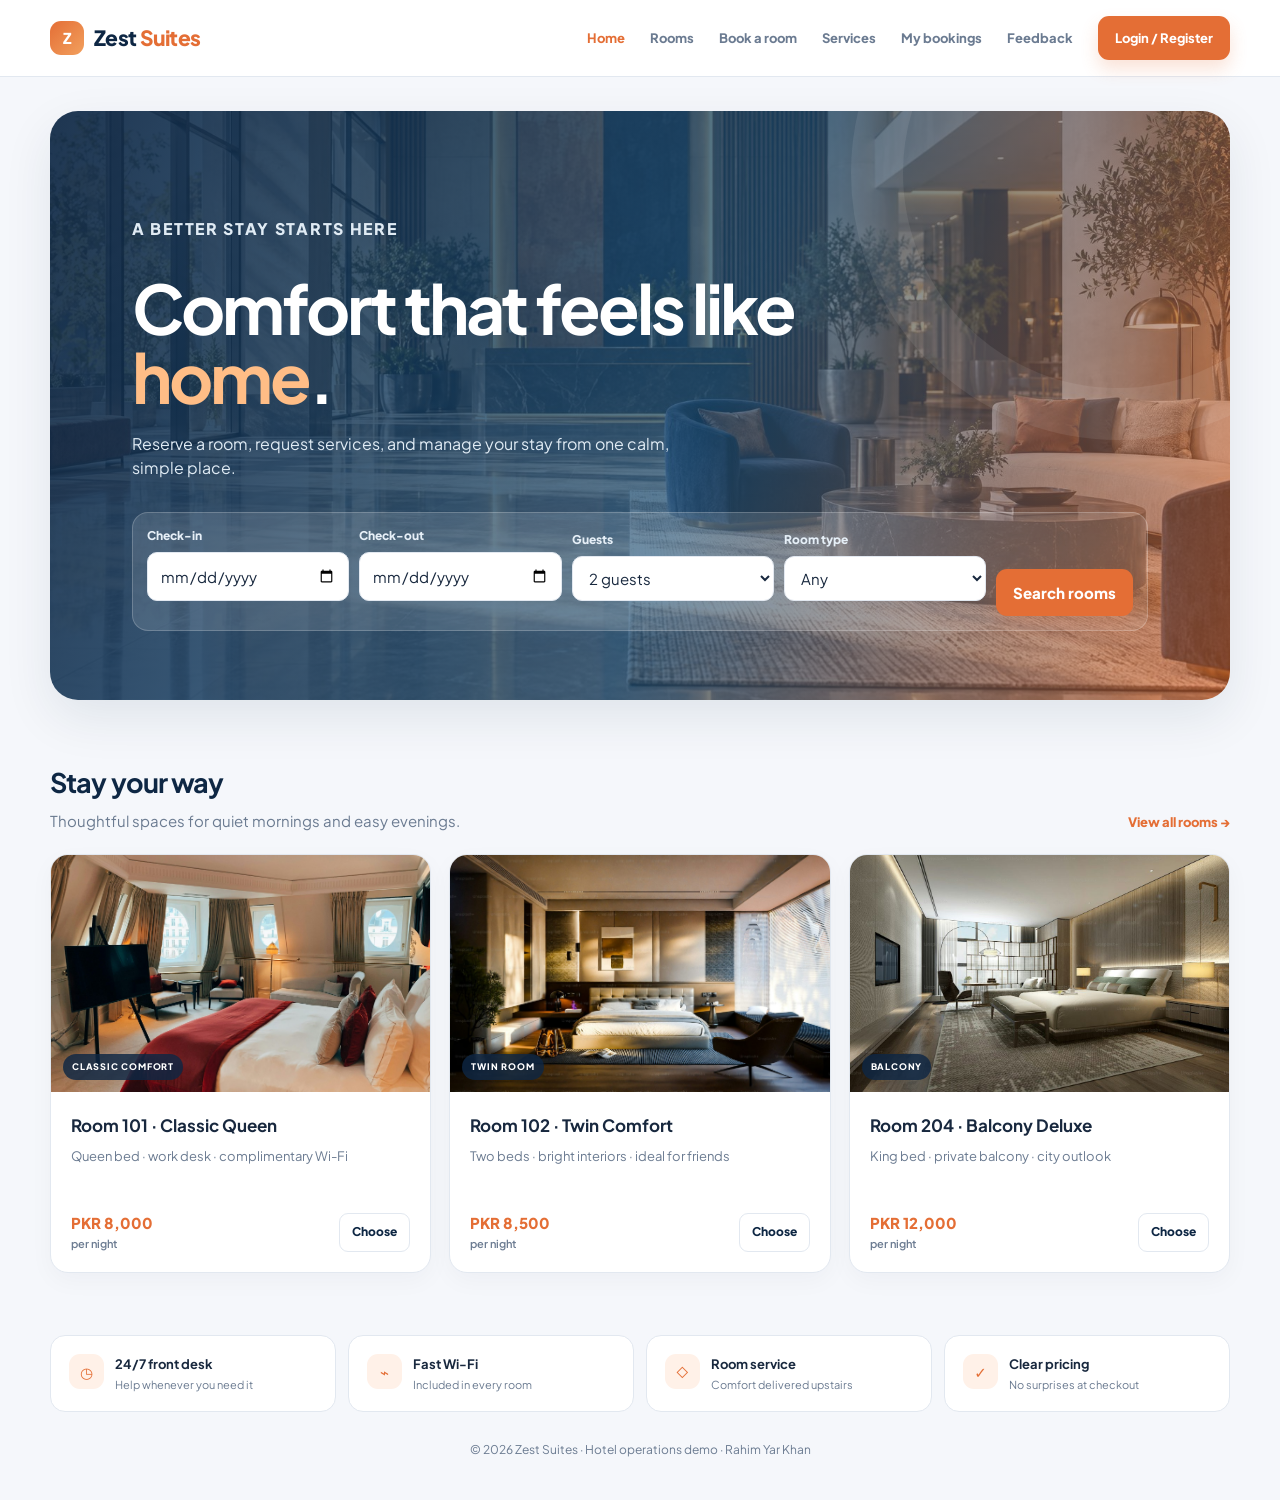
==== commit f1fd6bde: "feat(zest-suites): replace legacy site with static eight-room catalog" ====
--- a/zest-suites/index.html
+++ b/zest-suites/index.html
@@ -1,1203 +1 @@
-<!DOCTYPE html>
-<html lang="en">
-
-<head>
-  <meta charset="utf-8">
-  <meta name="viewport" content="width=device-width, initial-scale=1, viewport-fit=cover">
-  <title>Zest Suites | Zohaib FYP Web-Site</title>
-  <link rel="preconnect" href="https://fonts.googleapis.com">
-  <link rel="preconnect" href="https://fonts.gstatic.com" crossorigin>
-  <link href="https://fonts.googleapis.com/css2?family=Plus+Jakarta+Sans:wght@400;500;600;700;800&display=swap"
-    rel="stylesheet">
-  <script src="Java-script/script.js" defer></script>
-  <link rel="stylesheet" href="styling/style.css">
-
-</head>
-
-<body>
-
-  <header>
-    <div class="wrap bar">
-      <button class="logo" type="button" data-go="home"><b>Zest</b> Suites</button>
-      <button class="menu-btn" id="menuBtn" aria-label="Open menu" aria-expanded="false" aria-controls="nav">
-        <svg viewBox="0 0 24 24" fill="none" stroke="currentColor" stroke-width="2.2" stroke-linecap="round">
-          <path d="M4 7h16M4 12h16M4 17h16" />
-        </svg>
-      </button>
-      <nav id="nav">
-        <a data-go="home">Home</a>
-        <a data-go="book">Book a room</a>
-        <a data-go="bookings">My bookings</a>
-        <a data-go="service">Order service</a>
-        <a data-go="feedback">Feedback</a>
-        <a data-go="reception">Front desk</a>
-        <a data-go="reservations">Reservations</a>
-        <a data-go="admin">Management</a>
-        <button class="user cta" id="authBtn" type="button">Login / Register</button>
-      </nav>
-    </div>
-  </header>
-
-  <!-- HOME -->
-  <main class="view on wrap" id="v-home">
-    <section class="hero">
-      <h1>Comfort that feels like <em>home</em>, service that feels like luxury</h1>
-      <p>Check availability, reserve your room and manage your stay online.</p>
-      <div class="search">
-        <div class="field"><label for="hCin">Check-in</label><input id="hCin" type="date"></div>
-        <div class="field"><label for="hCout">Check-out</label><input id="hCout" type="date"></div>
-        <div class="field"><label for="hGuests">Guests</label>
-          <select id="hGuests">
-            <option value="1 adult">1 guest</option>
-            <option value="2 adults" selected>2 guests</option>
-            <option value="3 adults">3 guests</option>
-            <option value="4 adults">4 guests</option>
-          </select>
-        </div>
-        <div class="field"><label for="hType">Room type</label>
-          <select id="hType">
-            <option>Any</option>
-            <option>Standard</option>
-            <option>Deluxe</option>
-            <option>Executive suite</option>
-          </select>
-        </div>
-        <button class="btn" id="hSearch" type="button">Search rooms</button>
-      </div>
-      <div class="hmsg" id="hMsg" role="status"></div>
-    </section>
-
-    <section class="section">
-      <h2>Our rooms</h2>
-      <div class="rooms">
-        <article class="rcard">
-          <div class="thumb"><svg viewBox="0 0 24 24" fill="none" stroke="currentColor" stroke-width="1.6"
-              stroke-linecap="round" stroke-linejoin="round">
-              <path
-                d="M3 18v-6a2 2 0 0 1 2-2h14a2 2 0 0 1 2 2v6M3 18h18M3 15h18M6 10V7a1 1 0 0 1 1-1h4a1 1 0 0 1 1 1v3" />
-            </svg></div>
-          <div class="rbody">
-            <h3>Standard</h3>
-            <p>1 bed, 1 bath. Queen bed, work desk, Wi-Fi.</p>
-            <div class="prow">
-              <div class="price">PKR 8,000 <small>/ night</small></div><button class="vbtn" type="button"
-                data-room="Standard">View</button>
-            </div>
-          </div>
-        </article>
-        <article class="rcard">
-          <div class="thumb"><svg viewBox="0 0 24 24" fill="none" stroke="currentColor" stroke-width="1.6"
-              stroke-linecap="round" stroke-linejoin="round">
-              <path
-                d="M3 18v-6a2 2 0 0 1 2-2h14a2 2 0 0 1 2 2v6M3 18h18M3 15h18M6 10V7a1 1 0 0 1 1-1h4a1 1 0 0 1 1 1v3M15 10V7a1 1 0 0 1 1-1h2" />
-            </svg></div>
-          <div class="rbody">
-            <h3>Deluxe</h3>
-            <p>1 bed, 1 bath. King bed, lounge corner, balcony.</p>
-            <div class="prow">
-              <div class="price">PKR 12,000 <small>/ night</small></div><button class="vbtn" type="button"
-                data-room="Deluxe">View</button>
-            </div>
-          </div>
-        </article>
-        <article class="rcard">
-          <div class="thumb"><svg viewBox="0 0 24 24" fill="none" stroke="currentColor" stroke-width="1.6"
-              stroke-linecap="round" stroke-linejoin="round">
-              <path d="M3 20V9l9-5 9 5v11M3 20h18M9 20v-6h6v6" />
-            </svg></div>
-          <div class="rbody">
-            <h3>Executive suite</h3>
-            <p>1 bed, 1 bath. Living area and room dining.</p>
-            <div class="prow">
-              <div class="price">PKR 18,000 <small>/ night</small></div><button class="vbtn" type="button"
-                data-room="Executive suite">View</button>
-            </div>
-          </div>
-        </article>
-      </div>
-    </section>
-
-    <section class="section">
-      <div class="perks">
-        <div class="perk">
-          <div class="ic"><svg viewBox="0 0 24 24" fill="none" stroke="currentColor" stroke-width="2"
-              stroke-linecap="round" stroke-linejoin="round">
-              <circle cx="12" cy="12" r="9" />
-              <path d="M12 7v5l3 2" />
-            </svg></div>
-          <div><b>24/7 front desk</b><span>Help any time</span></div>
-        </div>
-        <div class="perk">
-          <div class="ic"><svg viewBox="0 0 24 24" fill="none" stroke="currentColor" stroke-width="2"
-              stroke-linecap="round" stroke-linejoin="round">
-              <path d="M5 12.5a10 10 0 0 1 14 0M8 15.5a6 6 0 0 1 8 0" />
-              <circle cx="12" cy="19" r="1" />
-            </svg></div>
-          <div><b>Free Wi-Fi</b><span>Every room</span></div>
-        </div>
-        <div class="perk">
-          <div class="ic"><svg viewBox="0 0 24 24" fill="none" stroke="currentColor" stroke-width="2"
-              stroke-linecap="round" stroke-linejoin="round">
-              <path d="M7 3v8M11 3v8M7 7h4M9 11v10M17 3c-2 2-2 6 0 8v10" />
-            </svg></div>
-          <div><b>Restaurant</b><span>Room service orders</span></div>
-        </div>
-        <div class="perk">
-          <div class="ic"><svg viewBox="0 0 24 24" fill="none" stroke="currentColor" stroke-width="2"
-              stroke-linecap="round" stroke-linejoin="round">
-              <rect x="3" y="6" width="18" height="13" rx="2" />
-              <path d="M3 10h18" />
-            </svg></div>
-          <div><b>Secure payment</b><span>Cash, card or online</span></div>
-        </div>
-      </div>
-    </section>
-
-    <section class="section">
-      <h2>Guest reviews</h2>
-      <div class="reviews">
-        <div class="review">
-          <div><b>Ayesha K.</b><span>Smooth check-in and a very clean room.</span></div>
-          <div class="stars">5 / 5</div>
-        </div>
-        <div class="review">
-          <div><b>Daniel R.</b><span>Friendly staff and great breakfast.</span></div>
-          <div class="stars">5 / 5</div>
-        </div>
-      </div>
-    </section>
-  </main>
-
-  <!-- BOOK -->
-  <main class="view wrap" id="v-book">
-    <ol class="steps">
-      <li class="step"><i>1</i>Search dates</li>
-      <li class="step"><i>2</i>Select room</li>
-      <li class="step"><i>3</i>Guest details</li>
-      <li class="step todo" id="step4"><i>4</i>Confirm</li>
-    </ol>
-    <div class="banner" id="banner" role="status"></div>
-
-    <div class="layout">
-      <div class="col">
-        <section class="panel">
-          <div class="phead">
-            <h2>Available rooms</h2>
-            <select id="typeFilter" aria-label="Filter by room type">
-              <option>Any</option>
-              <option>Standard</option>
-              <option>Deluxe</option>
-              <option>Executive suite</option>
-            </select>
-          </div>
-          <div id="roomList"></div>
-        </section>
-      </div>
-
-      <div class="col">
-        <section class="panel">
-          <div class="formpart">
-            <h2>Guest details</h2>
-            <form id="bForm" novalidate>
-              <div class="field" id="b-name"><label for="bName">Full name</label><input id="bName"
-                  autocomplete="name"><span class="msg">Enter your full name.</span></div>
-              <div class="grid2">
-                <div class="field" id="b-phone"><label for="bPhone">Phone</label><input id="bPhone" type="tel"
-                    autocomplete="tel"><span class="msg">Enter a valid phone number.</span></div>
-                <div class="field" id="b-email"><label for="bEmail">Email</label><input id="bEmail" type="email"
-                    autocomplete="email"><span class="msg">Enter a valid email.</span></div>
-              </div>
-              <div class="field" id="b-cnic"><label for="bCnic">ID / CNIC</label><input id="bCnic" inputmode="numeric"
-                  placeholder="12345-1234567-1"><span class="msg">Use the format 12345-1234567-1.</span></div>
-              <div class="grid2">
-                <div class="field" id="b-in"><label for="cin">Check-in</label><input id="cin" type="date"><span
-                    class="msg">Choose a check-in date.</span></div>
-                <div class="field" id="b-out"><label for="cout">Check-out</label><input id="cout" type="date"><span
-                    class="msg">Check-out must be after check-in.</span></div>
-              </div>
-              <div class="field"><label for="guests">Guests</label>
-                <select id="guests">
-                  <option>1 adult</option>
-                  <option selected>2 adults</option>
-                  <option>3 adults</option>
-                  <option>4 adults</option>
-                </select>
-              </div>
-              <div class="field" style="margin-bottom:0"><label for="req">Special requests</label><textarea id="req"
-                  placeholder="Late check-in, extra pillows..."></textarea></div>
-            </form>
-          </div>
-          <div class="done" id="done">
-            <div class="tick"><svg viewBox="0 0 24 24" fill="none" stroke="currentColor" stroke-width="2.6"
-                stroke-linecap="round" stroke-linejoin="round">
-                <path d="M5 12.5l4.5 4.5L19 7.5" />
-              </svg></div>
-            <h2>Booking confirmed</h2>
-            <p>Your reference is <code id="ref"></code>. A confirmation has been sent to <span id="doneMail"></span>.
-            </p>
-          </div>
-        </section>
-
-        <section class="panel">
-          <h2>Booking summary</h2>
-          <div id="sum"></div>
-          <div class="formpart">
-            <button class="btn" id="confirm" type="button" style="margin-top:14px">Confirm booking</button>
-            <p class="note">You can cancel from My bookings before check-in.</p>
-          </div>
-          <button class="btn ghost" id="again" type="button" style="display:none">Make another booking</button>
-        </section>
-      </div>
-    </div>
-  </main>
-
-  <!-- LOGIN -->
-  <main class="view" id="v-login">
-    <div class="auth">
-      <aside class="aside">
-        <div class="abrand">Zest <b>Suites</b></div>
-        <div class="acopy">
-          <h1>One login for your whole stay</h1>
-          <p>Hotel Operations Management System</p>
-          <ul>
-            <li><span class="ck"><svg viewBox="0 0 24 24" fill="none" stroke="currentColor" stroke-width="3"
-                  stroke-linecap="round" stroke-linejoin="round">
-                  <path d="M5 12.5l4.5 4.5L19 7.5" />
-                </svg></span>Check availability and reserve in minutes</li>
-            <li><span class="ck"><svg viewBox="0 0 24 24" fill="none" stroke="currentColor" stroke-width="3"
-                  stroke-linecap="round" stroke-linejoin="round">
-                  <path d="M5 12.5l4.5 4.5L19 7.5" />
-                </svg></span>Order room service from your phone</li>
-            <li><span class="ck"><svg viewBox="0 0 24 24" fill="none" stroke="currentColor" stroke-width="3"
-                  stroke-linecap="round" stroke-linejoin="round">
-                  <path d="M5 12.5l4.5 4.5L19 7.5" />
-                </svg></span>View, change or cancel your bookings</li>
-          </ul>
-        </div>
-      </aside>
-
-      <section class="pane">
-        <div class="tabs" role="tablist">
-          <button type="button" role="tab" id="tabLogin" aria-selected="true" aria-controls="pLogin">Login</button>
-          <button type="button" role="tab" id="tabReg" aria-selected="false" aria-controls="pReg">New guest?
-            Register</button>
-        </div>
-
-        <div id="pLogin" role="tabpanel" aria-labelledby="tabLogin">
-          <h2>Welcome back</h2>
-          <p class="sub">Log in to book rooms and manage your stay.</p>
-          <div class="alert info" id="loginNeed" role="status">Please log in to continue.</div>
-          <div class="alert ok" id="loginOk" role="status">Registration successful. You can now log in.</div>
-          <div class="alert err" id="loginErr" role="alert">Incorrect username or password. Please try again.</div>
-          <form id="loginForm" novalidate>
-            <div class="field" id="l-user"><label for="lUser">Username</label><input id="lUser"
-                autocomplete="username"><span class="msg">Username is required</span></div>
-            <div class="field" id="l-pass"><label for="lPass">Password</label>
-              <div class="pw"><input id="lPass" type="password" autocomplete="current-password"><button type="button"
-                  aria-label="Show or hide password">Show</button></div>
-              <span class="msg">Password is required</span>
-            </div>
-            <div class="meta"><a>Forgot password?</a><span>Session expires after inactivity</span></div>
-            <button class="btn" type="submit">Login</button>
-          </form>
-          <div class="alert info show" style="margin:16px 0 0">After login you are sent to your own dashboard: Customer,
-            Receptionist, Manager or Admin.</div>
-        </div>
-
-        <div id="pReg" role="tabpanel" aria-labelledby="tabReg" hidden>
-          <h2>Create your guest account</h2>
-          <p class="sub">Register once, then book and track your stays.</p>
-          <form id="regForm" novalidate>
-            <div class="field" id="r-name"><label for="rName">Full name</label><input id="rName"
-                autocomplete="name"><span class="msg">Enter your full name</span></div>
-            <div class="grid2">
-              <div class="field" id="r-email"><label for="rEmail">Email</label><input id="rEmail" type="email"
-                  autocomplete="email"><span class="msg">Enter a valid email</span></div>
-              <div class="field" id="r-phone"><label for="rPhone">Phone</label><input id="rPhone" type="tel"
-                  autocomplete="tel"><span class="msg">Enter a valid phone</span></div>
-            </div>
-            <div class="grid2">
-              <div class="field" id="r-pass"><label for="rPass">Password</label>
-                <div class="pw"><input id="rPass" type="password" autocomplete="new-password"><button type="button"
-                    aria-label="Show or hide password">Show</button></div>
-                <span class="msg">Use at least 8 characters</span>
-              </div>
-              <div class="field" id="r-conf"><label for="rConf">Confirm password</label>
-                <div class="pw"><input id="rConf" type="password" autocomplete="new-password"><button type="button"
-                    aria-label="Show or hide password">Show</button></div>
-                <span class="msg">Passwords do not match</span>
-              </div>
-            </div>
-            <button class="btn" type="submit">Create account</button>
-          </form>
-          <p class="switch">Already registered? <a id="toLogin">Login</a></p>
-        </div>
-      </section>
-    </div>
-  </main>
-
-  <!-- OTHER PAGES -->
-  <main class="view wrap" id="v-other">
-    <div class="empty">
-      <div class="ic"><svg viewBox="0 0 24 24" fill="none" stroke="currentColor" stroke-width="1.8"
-          stroke-linecap="round" stroke-linejoin="round">
-          <rect x="4" y="5" width="16" height="15" rx="2" />
-          <path d="M8 3v4M16 3v4M4 10h16" />
-        </svg></div>
-      <h2 id="oTitle"></h2>
-      <p id="oText"></p>
-      <button class="btn auto" type="button" data-go="book">Book a room</button>
-    </div>
-  </main>
-
-
-
-  <main class="view" id="v-login2">
-    <div class="brand">
-      <h1>Zest <b>Suites</b></h1>
-      <p>Hotel Operations Management System</p>
-    </div>
-
-    <div class="cards">
-      <!-- Login -->
-      <section class="card" aria-labelledby="loginTitle">
-        <h2 id="loginTitle">Login</h2>
-        <div class="alert err" id="loginErr" role="alert">Incorrect username or password. Please try again.</div>
-        <div class="alert ok" id="loginOk" role="status">Login successful. Opening your dashboard.</div>
-
-        <form id="loginForm" novalidate>
-          <div class="field" id="l-user">
-            <label for="lUser">Username</label>
-            <input id="lUser" autocomplete="username">
-            <span class="msg">Username is required</span>
-          </div>
-          <div class="field" id="l-pass">
-            <label for="lPass">Password</label>
-            <input id="lPass" type="password" autocomplete="current-password">
-            <span class="msg">Password is required</span>
-          </div>
-          <div class="meta"><a href="#">Forgot password?</a><span>Session expires after inactivity</span></div>
-          <button class="btn" type="submit">Login</button>
-        </form>
-
-        <div class="alert info">After login you are sent to your own dashboard: Customer, Receptionist, Manager or
-          Admin.</div>
-      </section>
-
-      <!-- Register -->
-      <section class="card" aria-labelledby="regTitle">
-        <h2 id="regTitle">New guest? Register</h2>
-        <div class="alert ok" id="regOk" role="status">Registration successful. You can now log in.</div>
-
-        <form id="regForm" novalidate>
-          <div class="field" id="r-name">
-            <label for="rName">Full name</label>
-            <input id="rName" autocomplete="name">
-            <span class="msg">Enter your full name</span>
-          </div>
-          <div class="row2">
-            <div class="field" id="r-email">
-              <label for="rEmail">Email</label>
-              <input id="rEmail" type="email" autocomplete="email">
-              <span class="msg">Enter a valid email</span>
-            </div>
-            <div class="field" id="r-phone">
-              <label for="rPhone">Phone</label>
-              <input id="rPhone" type="tel" autocomplete="tel">
-              <span class="msg">Enter a valid phone</span>
-            </div>
-          </div>
-          <div class="row2">
-            <div class="field" id="r-pass">
-              <label for="rPass">Password</label>
-              <input id="rPass" type="password" autocomplete="new-password">
-              <span class="msg">Use at least 8 characters</span>
-            </div>
-            <div class="field" id="r-conf">
-              <label for="rConf">Confirm password</label>
-              <input id="rConf" type="password" autocomplete="new-password">
-              <span class="msg">Passwords do not match</span>
-            </div>
-          </div>
-          <button class="btn" type="submit">Create account</button>
-        </form>
-      </section>
-    </div>
-  </main>
-
-
-  <!--screen three-->
-  <main class="view wrap" id="v-book2">
-    <ol class="steps" style="list-style:none;padding:0">
-      <li class="step"><i>1</i>Search dates</li>
-      <li class="step"><i>2</i>Select room</li>
-      <li class="step"><i>3</i>Guest details</li>
-      <li class="step todo" id="step4"><i>4</i>Confirm</li>
-    </ol>
-
-    <div class="banner" id="banner" role="status"></div>
-
-    <div class="layout" id="layout">
-      <!-- left -->
-      <div class="col">
-        <section class="panel">
-          <h2>Available rooms</h2>
-          <div id="roomList"></div>
-        </section>
-      </div>
-
-      <!-- right -->
-      <div class="col">
-        <section class="panel">
-          <div class="formpart">
-            <h2>Guest details</h2>
-            <form id="form" novalidate>
-              <div class="field" id="f-name"><label for="name">Full name</label><input id="name" autocomplete="name"
-                  value="Ayesha Khan"><span class="err">Enter your full name.</span></div>
-              <div class="grid2">
-                <div class="field" id="f-phone"><label for="phone">Phone</label><input id="phone" type="tel"
-                    autocomplete="tel" value="0300 1234567"><span class="err">Enter a valid phone number.</span></div>
-                <div class="field" id="f-email"><label for="email">Email</label><input id="email" type="email"
-                    autocomplete="email" value="ayesha@email.com"><span class="err">Enter a valid email.</span></div>
-              </div>
-              <div class="field" id="f-cnic"><label for="cnic">ID / CNIC</label><input id="cnic" inputmode="numeric"
-                  value="36302-1234567-1"><span class="err">Use the format 12345-1234567-1.</span></div>
-              <div class="grid2">
-                <div class="field" id="f-in"><label for="cin">Check-in</label><input id="cin" type="date"
-                    value="2026-10-14"><span class="err">Choose a check-in date.</span></div>
-                <div class="field" id="f-out"><label for="cout">Check-out</label><input id="cout" type="date"
-                    value="2026-10-17"><span class="err">Check-out must be after check-in.</span></div>
-              </div>
-              <div class="field"><label for="guests">Guests</label>
-                <select id="guests">
-                  <option>1 adult</option>
-                  <option selected>2 adults</option>
-                  <option>3 adults</option>
-                  <option>4 adults</option>
-                </select>
-              </div>
-              <div class="field" style="margin-bottom:0"><label for="req">Special requests</label><textarea
-                  id="req">Late check-in after 10 pm</textarea></div>
-            </form>
-          </div>
-          <div class="done" id="done">
-            <div class="tick"><svg viewBox="0 0 24 24" fill="none" stroke="currentColor" stroke-width="2.6"
-                stroke-linecap="round" stroke-linejoin="round">
-                <path d="M5 12.5l4.5 4.5L19 7.5" />
-              </svg></div>
-            <h2>Booking confirmed</h2>
-            <p>Your reference is <code id="ref"></code>. A confirmation has been sent to <span id="doneMail"></span>.
-            </p>
-          </div>
-        </section>
-
-        <section class="panel">
-          <h2>Booking summary</h2>
-          <div id="sum"></div>
-          <div class="formpart">
-            <button class="btn" id="confirm" type="button">Confirm booking</button>
-            <p class="note">You can cancel from My bookings before check-in.</p>
-          </div>
-          <button class="btn ghost" id="again" type="button" style="display:none">Make another booking</button>
-        </section>
-      </div>
-    </div>
-  </main>
-
-
-  <!-- screen four -->
-  <main class="view wrap" id="v-bookings">
-    <!-- My bookings -->
-    <section class="card" aria-labelledby="bookingsTitle">
-      <h2 id="bookingsTitle">My bookings</h2>
-      <div class="table-wrap">
-        <table>
-          <thead>
-            <tr>
-              <th>Booking ID</th>
-              <th>Room</th>
-              <th>Dates</th>
-              <th>Amount</th>
-              <th>Status</th>
-              <th>Actions</th>
-            </tr>
-          </thead>
-          <tbody id="bookingRows"></tbody>
-        </table>
-      </div>
-    </section>
-
-    <div class="grid-2">
-      <!-- Make payment -->
-      <section class="card" aria-labelledby="payTitle">
-        <h2 id="payTitle">Make payment</h2>
-        <form id="payForm" novalidate>
-          <div class="field">
-            <label for="payBooking">Booking</label>
-            <select id="payBooking"></select>
-          </div>
-          <div class="field">
-            <label for="payMethod">Payment method</label>
-            <select id="payMethod">
-              <option value="Card">Credit / debit card</option>
-              <option value="Cash">Cash at front desk</option>
-            </select>
-          </div>
-
-          <div id="cardFields">
-            <div class="field">
-              <label for="cardNumber">Card number</label>
-              <input id="cardNumber" inputmode="numeric" autocomplete="cc-number" maxlength="19"
-                value="4111 1111 1111 1111">
-              <div class="err" id="cardNumberErr"></div>
-            </div>
-            <div class="row-2">
-              <div class="field">
-                <label for="expiry">Expiry</label>
-                <input id="expiry" inputmode="numeric" autocomplete="cc-exp" placeholder="MM / YY" maxlength="7"
-                  value="12 / 28">
-                <div class="err" id="expiryErr"></div>
-              </div>
-              <div class="field">
-                <label for="cvv">CVV</label>
-                <input id="cvv" type="password" inputmode="numeric" autocomplete="cc-csc" maxlength="4" value="123">
-                <div class="err" id="cvvErr"></div>
-              </div>
-            </div>
-          </div>
-
-          <div class="field">
-            <label for="amount">Amount (PKR)</label>
-            <input id="amount" inputmode="numeric">
-            <div class="err" id="amountErr"></div>
-          </div>
-          <button type="submit" class="btn primary" id="payBtn">Pay now</button>
-        </form>
-      </section>
-
-      <!-- Receipts -->
-      <section class="card" aria-labelledby="recTitle">
-        <h2 id="recTitle">Payment receipts</h2>
-        <div class="alert success" id="payOk" role="status" hidden></div>
-        <div class="alert error" id="payFail" role="alert" hidden></div>
-        <div id="receiptList"></div>
-      </section>
-    </div>
-  </main>
-
-  <!-- Modal -->
-  <div class="modal-backdrop" id="modalBackdrop" hidden>
-    <div class="modal" role="dialog" aria-modal="true" aria-labelledby="modalTitle" id="modal"></div>
-  </div>
-
-
-
-
-  <!-- screen five -->
-  <main class="view wrap" id="v-service">
-    <div class="layout">
-      <!-- Menu -->
-      <section class="card" aria-labelledby="menuTitle">
-        <h2 id="menuTitle">Menu and services</h2>
-        <div id="menuList"></div>
-      </section>
-
-      <div class="stack">
-        <!-- Your order -->
-        <section class="card" aria-labelledby="orderTitle">
-          <h2 id="orderTitle">Your order</h2>
-          <div id="cartList"></div>
-          <div class="total"><span>Total <small>(auto-calculated)</small></span><span id="totalAmt">PKR 0</span></div>
-
-          <div class="field">
-            <label for="room">Deliver to room</label>
-            <select id="room">
-              <option>Room 204</option>
-            </select>
-          </div>
-          <div class="field">
-            <label for="note">Note</label>
-            <input id="note" type="text" maxlength="120" value="Less spicy please">
-          </div>
-          <div class="alert ok" id="okMsg" role="status" hidden></div>
-          <div class="alert err" id="errMsg" role="alert" hidden></div>
-          <button type="button" class="btn-place" id="placeBtn">Place order</button>
-        </section>
-
-        <!-- Order status -->
-        <section class="card" aria-labelledby="statusTitle">
-          <h2 id="statusTitle">Order status</h2>
-          <div id="statusList"></div>
-        </section>
-      </div>
-    </div>
-  </main>
-
-  <main class="view wrap" id="v-feedback">
-    <div class="grid-2">
-      <!-- Share your feedback -->
-      <section class="card" aria-labelledby="fbTitle">
-        <h2 id="fbTitle">Share your feedback</h2>
-        <form id="fbForm" novalidate>
-          <div class="field">
-            <label for="guestName">Guest name</label>
-            <input type="text" id="guestName" autocomplete="name" maxlength="60" value="Ayesha Khan">
-            <div class="hint" id="nameErr" hidden>Name is required</div>
-          </div>
-
-          <div class="field">
-            <span class="label" id="ratingLabel">Rating</span>
-            <div class="stars" role="radiogroup" aria-labelledby="ratingLabel" id="stars"></div>
-            <span class="rating-text" id="ratingText"></span>
-            <div class="hint" id="ratingErr" hidden>Select a rating from 1 to 5 stars</div>
-          </div>
-
-          <div class="field">
-            <label for="comments">Comments</label>
-            <textarea id="comments" maxlength="500"
-              placeholder="Write your comments">The room was clean and the staff were helpful.</textarea>
-            <div class="count"><span id="charCount">0</span>/500</div>
-            <div class="hint" id="commentErr" hidden>Comments are required</div>
-          </div>
-
-          <button type="submit" class="btn-submit" id="submitBtn">Submit feedback</button>
-          <div class="alert success" id="okMsg" role="status" hidden>Thank you for your feedback.</div>
-        </form>
-      </section>
-
-      <!-- Validation example -->
-      <section class="card example" aria-labelledby="valTitle">
-        <h2 id="valTitle">Validation example</h2>
-        <div class="field">
-          <label>Guest name</label>
-          <div class="fake-input"></div>
-          <div class="hint">Name is required</div>
-        </div>
-        <div class="field">
-          <label>Comments</label>
-          <div class="fake-area">Write your comments</div>
-          <div class="hint">Please complete the feedback form</div>
-        </div>
-      </section>
-    </div>
-  </main>
-
-
-
-  <div class="view shell" id="v-reception">
-
-    <aside class="side">
-      <div class="side-head">
-        <div class="brand">Zest Suites<small>Reception desk</small></div>
-        <button class="menu-btn" id="menuBtn" aria-label="Open menu"
-          aria-expanded="false"><span></span><span></span><span></span></button>
-      </div>
-      <nav id="nav" aria-label="Reception">
-        <a href="#" class="active" aria-current="page">Dashboard</a>
-        <a href="#">Reservations</a>
-        <a href="#arrivalsCard">Check-in / Check-out</a>
-        <a href="#">Billing and payments</a>
-        <a href="#">Guests</a>
-        <a href="#roomCard">Room status</a>
-        <a href="#">Orders</a>
-        <a href="#" id="logout">Logout</a>
-      </nav>
-    </aside>
-
-    <main>
-      <div class="head">
-        <div>
-          <h1>Front desk</h1>
-          <p>Hina Q. | Morning shift</p>
-        </div>
-        <input class="search-guest" id="guestSearch" type="search" placeholder="Search guest or booking ID"
-          aria-label="Search guest or booking ID">
-      </div>
-
-      <div class="quick">
-        <button class="qbtn primary" id="qNew" type="button">+ New reservation</button>
-        <button class="qbtn" id="qIn" type="button">Check in guest</button>
-        <button class="qbtn" id="qOut" type="button">Check out guest</button>
-        <button class="qbtn" id="qPay" type="button">Collect payment</button>
-      </div>
-
-      <div class="grid-2">
-        <!-- Search availability -->
-        <section class="card" aria-labelledby="availTitle">
-          <h2 id="availTitle">Search room availability</h2>
-          <form id="availForm" novalidate>
-            <div class="row-2">
-              <div class="field"><label for="checkIn">Check-in</label><input type="date" id="checkIn"></div>
-              <div class="field"><label for="checkOut">Check-out</label><input type="date" id="checkOut"></div>
-            </div>
-            <div class="search-row">
-              <div class="field" style="margin:0">
-                <label for="roomType">Room type</label>
-                <select id="roomType">
-                  <option>Deluxe</option>
-                  <option>Standard</option>
-                  <option>Suite</option>
-                </select>
-              </div>
-              <button type="submit" class="btn-orange">Search</button>
-            </div>
-            <div class="msg err" id="availErr" role="alert" hidden></div>
-          </form>
-          <div class="table-wrap stack-table">
-            <table>
-              <thead>
-                <tr>
-                  <th>Room</th>
-                  <th>Type</th>
-                  <th>Rate</th>
-                  <th>Status</th>
-                </tr>
-              </thead>
-              <tbody id="availRows"></tbody>
-            </table>
-          </div>
-        </section>
-
-        <!-- Room status tracking -->
-        <section class="card" id="roomCard" aria-labelledby="roomTitle">
-          <h2 id="roomTitle">Room status tracking</h2>
-          <div class="tiles" id="tiles"></div>
-          <div class="legend">
-            <span><i style="background:#17803d"></i>Available</span>
-            <span><i style="background:#d42626"></i>Occupied</span>
-            <span><i style="background:#f59e0b"></i>Cleaning</span>
-            <span><i style="background:#8d94a5"></i>Maintenance</span>
-          </div>
-          <div class="selected-box" id="selBox" hidden>
-            <span>Room <strong id="selRoom"></strong></span>
-            <label>Set status
-              <select id="selStatus">
-                <option value="available">Available</option>
-                <option value="occupied">Occupied</option>
-                <option value="cleaning">Cleaning</option>
-                <option value="maintenance">Maintenance</option>
-              </select>
-            </label>
-          </div>
-        </section>
-      </div>
-
-      <div class="grid-2">
-        <section class="card" id="arrivalsCard" aria-labelledby="arrTitle">
-          <h2 id="arrTitle">Today's arrivals</h2>
-          <div class="table-wrap stack-table">
-            <table>
-              <thead>
-                <tr>
-                  <th>Guest</th>
-                  <th>Room</th>
-                  <th>Time</th>
-                  <th></th>
-                </tr>
-              </thead>
-              <tbody id="arrRows"></tbody>
-            </table>
-          </div>
-        </section>
-
-        <section class="card" id="depCard" aria-labelledby="depTitle">
-          <h2 id="depTitle">Today's departures</h2>
-          <div class="table-wrap stack-table">
-            <table>
-              <thead>
-                <tr>
-                  <th>Guest</th>
-                  <th>Room</th>
-                  <th>Bill</th>
-                  <th></th>
-                </tr>
-              </thead>
-              <tbody id="depRows"></tbody>
-            </table>
-          </div>
-        </section>
-      </div>
-    </main>
-  </div>
-
-  <div class="modal-backdrop" id="backdrop" hidden>
-    <div class="modal" id="modal" role="dialog" aria-modal="true"></div>
-  </div>
-  <div class="toast" id="toast" role="status" hidden></div>
-
-
-
-
-  <div class="view shell" id="v-reception">
-
-    <aside class="side">
-      <div class="side-head">
-        <div class="brand">Zest Suites<small>Reception desk</small></div>
-        <button class="menu-btn" id="menuBtn" aria-label="Open menu"
-          aria-expanded="false"><span></span><span></span><span></span></button>
-      </div>
-      <nav id="nav" aria-label="Reception">
-        <a href="#">Dashboard</a>
-        <a href="#" class="active" aria-current="page">Reservations</a>
-        <a href="#">Check-in / Check-out</a>
-        <a href="#">Billing and payments</a>
-        <a href="#">Guests</a>
-        <a href="#">Room status</a>
-        <a href="#">Orders</a>
-        <a href="#" id="logout">Logout</a>
-      </nav>
-    </aside>
-
-    <main>
-      <div class="head">
-        <div>
-          <h1>Reservations</h1>
-          <p>Create, update and cancel bookings</p>
-        </div>
-        <button class="btn-new" id="newBtn" type="button">+ New reservation</button>
-      </div>
-
-      <div class="layout">
-        <!-- Reservations list -->
-        <section class="card" aria-labelledby="listTitle">
-          <div class="card-head">
-            <h2 id="listTitle">Reservations</h2>
-            <div class="search-box">
-              <input id="q" type="search" placeholder="Booking ID, guest or room" aria-label="Search reservations">
-              <button class="btn-plain" id="searchBtn" type="button">Search</button>
-            </div>
-          </div>
-          <div class="table-wrap">
-            <table>
-              <thead>
-                <tr>
-                  <th>Booking ID</th>
-                  <th>Guest</th>
-                  <th>Room</th>
-                  <th>Check-in</th>
-                  <th>Check-out</th>
-                  <th>Status</th>
-                  <th>Actions</th>
-                </tr>
-              </thead>
-              <tbody id="rows"></tbody>
-            </table>
-          </div>
-        </section>
-
-        <!-- New reservation / update -->
-        <section class="card" aria-labelledby="formTitle">
-          <h2 id="formTitle" style="margin-bottom:12px">New reservation / update</h2>
-          <form id="form" novalidate>
-            <div class="field">
-              <label for="guest">Guest name</label>
-              <input id="guest" type="text" maxlength="60" value="Walk-in: Bilal Ahmed">
-              <div class="hint" id="guestErr"></div>
-            </div>
-            <div class="row-2">
-              <div class="field">
-                <label for="phone">Phone</label>
-                <input id="phone" type="tel" inputmode="numeric" maxlength="12" value="0321 7654321">
-                <div class="hint" id="phoneErr"></div>
-              </div>
-              <div class="field">
-                <label for="cnic">ID / CNIC</label>
-                <input id="cnic" type="text" inputmode="numeric" maxlength="15" value="31202-7654321-9">
-                <div class="hint" id="cnicErr"></div>
-              </div>
-            </div>
-            <div class="row-2">
-              <div class="field">
-                <label for="inDate">Check-in</label>
-                <input id="inDate" type="date" value="2026-10-11">
-                <div class="hint" id="inErr"></div>
-              </div>
-              <div class="field">
-                <label for="outDate">Check-out</label>
-                <input id="outDate" type="date" value="2026-10-13">
-                <div class="hint" id="outErr"></div>
-              </div>
-            </div>
-            <div class="row-2">
-              <div class="field">
-                <label for="type">Room type</label>
-                <select id="type">
-                  <option>Standard</option>
-                  <option>Deluxe</option>
-                  <option>Suite</option>
-                </select>
-              </div>
-              <div class="field">
-                <label for="room">Room</label>
-                <select id="room"></select>
-              </div>
-            </div>
-            <button type="submit" class="btn-primary" id="saveBtn">Create reservation</button>
-            <button type="button" class="link-btn" id="cancelEdit" hidden>Cancel editing</button>
-            <div class="alert warn" id="warnMsg" role="alert" hidden></div>
-            <div class="alert ok" id="okMsg" role="status" hidden></div>
-          </form>
-        </section>
-      </div>
-    </main>
-  </div>
-
-  <div class="modal-backdrop" id="backdrop" hidden>
-    <div class="modal" id="modal" role="dialog" aria-modal="true" aria-labelledby="mTitle"></div>
-  </div>
-  <div class="toast" id="toast" role="status" hidden></div>
-
-
-
-
-
-
-  <div class="view shell" id="v-admin">
-
-    <aside class="side">
-      <div class="sbar">
-        <div>
-          <div class="brand"><b>Zest</b> Suites</div>
-        </div>
-        <button class="menu-btn" id="menuBtn" aria-label="Open menu" aria-expanded="false" aria-controls="snav">
-          <svg viewBox="0 0 24 24" fill="none" stroke="currentColor" stroke-width="2.2" stroke-linecap="round">
-            <path d="M4 7h16M4 12h16M4 17h16" />
-          </svg>
-        </button>
-      </div>
-      <nav id="snav">
-        <a href="#">User management</a>
-        <a href="#" class="active">Discounts and backup</a>
-        <a href="#">Rooms and rates</a>
-        <a href="#">Staff records</a>
-        <a href="#">Reports</a>
-        <a href="#">Logout</a>
-      </nav>
-    </aside>
-
-    <main class="main">
-      <h1>Discounts and backup</h1>
-      <p class="lead">Pricing policies and data protection</p>
-
-      <div class="row1">
-        <section class="card">
-          <h2>Discount management</h2>
-          <div class="tscroll">
-            <table class="dt">
-              <thead>
-                <tr>
-                  <th>Discount</th>
-                  <th>Type</th>
-                  <th>Value</th>
-                  <th>Applies to</th>
-                  <th>Status</th>
-                </tr>
-              </thead>
-              <tbody id="dBody"></tbody>
-            </table>
-          </div>
-          <p class="hint">Select a status to switch a discount between Active and Paused.</p>
-        </section>
-
-        <section class="card">
-          <h2>New discount</h2>
-          <form id="dForm" novalidate>
-            <div class="grid2">
-              <div class="field" id="f-name"><label for="dName">Discount name</label><input id="dName"
-                  value="Weekend offer" autocomplete="off"></div>
-              <div class="field"><label for="dType">Type</label><select id="dType">
-                  <option>Percentage</option>
-                  <option>Fixed</option>
-                </select></div>
-            </div>
-            <div class="grid2">
-              <div class="field" id="f-val"><label for="dVal" id="dValL">Value (%)</label><input id="dVal"
-                  inputmode="numeric" value="8" autocomplete="off"></div>
-              <div class="field"><label for="dApply">Applies to</label><select id="dApply">
-                  <option>Room charges</option>
-                  <option>Food orders</option>
-                  <option>Total bill</option>
-                </select></div>
-            </div>
-            <button class="btn block" type="submit">Save discount</button>
-          </form>
-          <div class="alert" id="dMsg" role="status"></div>
-        </section>
-      </div>
-
-      <div class="row2">
-        <section class="card">
-          <h2>Backup and restore database</h2>
-          <div class="alert show ok first" id="lastBk">Last backup completed: 11 Oct 2026, 02:00 am (database size 148
-            MB).</div>
-          <div class="grid2">
-            <div class="field"><label for="sched">Backup schedule</label>
-              <select id="sched">
-                <option>Daily at 2:00 am</option>
-                <option>Weekly on Sunday</option>
-                <option>Monthly on the 1st</option>
-              </select>
-            </div>
-            <div class="field" id="f-file"><label for="file">Restore from file</label><input id="file"
-                value="hotel_backup_2026-10-11.bak" autocomplete="off" spellcheck="false"></div>
-          </div>
-          <div class="btnrow">
-            <button class="btn" id="bkNow" type="button">Take backup now</button>
-            <button class="sbtn" id="restore" type="button">Restore database</button>
-          </div>
-          <div class="alert" id="bkMsg" role="status"></div>
-          <div class="alert show warn">Restoring replaces current data. A confirmation is required.</div>
-        </section>
-
-        <section class="card">
-          <h2>Billing settings</h2>
-          <form id="sForm" novalidate>
-            <div class="grid2">
-              <div class="field" id="f-tax"><label for="tax">Tax rate (%)</label><input id="tax" inputmode="decimal"
-                  value="16"></div>
-              <div class="field" id="f-svc"><label for="svc">Service charge (%)</label><input id="svc"
-                  inputmode="decimal" value="5"></div>
-            </div>
-            <div class="grid2">
-              <div class="field"><label for="cur">Currency</label><select id="cur">
-                  <option>PKR</option>
-                  <option>USD</option>
-                  <option>AED</option>
-                </select></div>
-              <div class="field"><label for="cot">Check-out time</label><select id="cot">
-                  <option>11:00 am</option>
-                  <option selected>12:00 pm</option>
-                  <option>1:00 pm</option>
-                  <option>2:00 pm</option>
-                </select></div>
-            </div>
-            <button class="btn" type="submit">Save settings</button>
-          </form>
-          <div class="alert" id="sMsg" role="status"></div>
-        </section>
-      </div>
-    </main>
-  </div>
-
-  <div class="modal" id="modal" hidden>
-    <div class="mbox" role="dialog" aria-modal="true" aria-labelledby="mTitle">
-      <h2 id="mTitle">Restore database?</h2>
-      <p id="mText"></p>
-      <div class="mbtns">
-        <button class="sbtn" id="mNo" type="button">Cancel</button>
-        <button class="btn red" id="mYes" type="button">Restore</button>
-      </div>
-    </div>
-  </div>
-
-
-
-
-
-  <main class="view wrap" id="v-components">
-
-    <div class="grid">
-
-      <section class="card">
-        <h2>Text fields</h2>
-        <div class="field"><label for="t1">Normal</label><input id="t1" value="Ayesha Khan"></div>
-        <div class="field"><label for="t2">Placeholder</label><input id="t2" type="tel"
-            placeholder="Enter phone number"></div>
-        <div class="field bad" id="t3w"><label for="t3">Error state</label><input id="t3" value="abc"
-            autocomplete="off"><span class="msg">Enter a valid email</span></div>
-      </section>
-
-      <section class="card">
-        <h2>Buttons</h2>
-        <div class="btns">
-          <button class="b primary" type="button">Submit</button>
-          <button class="b outline" type="button">Update</button>
-          <button class="b danger" type="button">Delete</button>
-          <button class="b dark" type="button">Search</button>
-          <button class="b primary" type="button">Confirm reservation</button>
-          <button class="b primary" type="button">Login</button>
-          <button class="b outline" type="button">Logout</button>
-        </div>
-      </section>
-
-      <section class="card">
-        <h2>Dropdown menu</h2>
-        <div class="field"><label for="rt">Room type</label>
-          <select id="rt">
-            <option>Standard</option>
-            <option selected>Deluxe</option>
-            <option>Executive suite</option>
-            <option>Suite</option>
-          </select>
-        </div>
-        <div class="menu" id="menu" role="listbox" aria-label="Room type options"></div>
-      </section>
-
-      <section class="card">
-        <h2>Date picker</h2>
-        <p class="cal-sub">Past dates disabled</p>
-        <div class="cal-nav">
-          <button type="button" id="prev" aria-label="Previous month">&#8249;</button>
-          <b id="calTitle"></b>
-          <button type="button" id="next" aria-label="Next month">&#8250;</button>
-        </div>
-        <div class="cal" id="cal"></div>
-        <div class="cal-sum" id="calSum" role="status"></div>
-      </section>
-
-      <section class="card">
-        <h2>Alerts and notifications</h2>
-        <div class="alert ok">Booking confirmed successfully.</div>
-        <div class="alert err">Login failed. Check your password.</div>
-        <div class="alert warn">Room is not available for these dates.</div>
-        <div class="alert info">Session will expire in 2 minutes.</div>
-      </section>
-
-      <section class="card">
-        <h2>Navigation menu and table</h2>
-        <div class="nav" id="nav">
-          <button type="button" class="on">Dashboard</button>
-          <button type="button">Reservations</button>
-          <button type="button">Billing</button>
-          <button type="button">Reports</button>
-          <button type="button">Logout</button>
-        </div>
-        <table>
-          <thead>
-            <tr>
-              <th>Room</th>
-              <th>Status</th>
-            </tr>
-          </thead>
-          <tbody>
-            <tr>
-              <td>101</td>
-              <td><span class="pill occ">Occupied</span></td>
-            </tr>
-            <tr>
-              <td>102</td>
-              <td><span class="pill av">Available</span></td>
-            </tr>
-          </tbody>
-        </table>
-      </section>
-
-      <section class="card span3 dlg">
-        <h2>Confirmation dialog: Log out?</h2>
-        <p>You will be redirected to the login page. Unsaved changes will be lost.</p>
-        <div class="row">
-          <button class="b outline" id="stay" type="button">Stay logged in</button>
-          <button class="b primary" id="out" type="button">Logout</button>
-        </div>
-        <div class="res" id="dres" role="status"></div>
-      </section>
-
-    </div>
-
-
-    <div class="wrap">
-      <footer>© Zest Suites. All rights reserved.</footer>
-    </div>
-</body>
-
-</html>+<!doctype html><html lang="en"><head><meta charset="utf-8"><meta name="viewport" content="width=device-width,initial-scale=1"><title>Welcome · Zest Suites</title><link rel="preconnect" href="https://fonts.googleapis.com"><link rel="preconnect" href="https://fonts.gstatic.com" crossorigin><link href="https://fonts.googleapis.com/css2?family=Plus+Jakarta+Sans:wght@400;500;600;700;800&display=swap" rel="stylesheet"><link rel="stylesheet" href="assets/style.css"></head><body data-page="home"><header class="site-header"><div class="container topbar"><a class="brand" href="index.html"><span class="brand-mark">Z</span><span>Zest <em>Suites</em></span></a><button class="mobile-toggle" id="mobileToggle">☰</button><nav class="main-nav" id="mainNav"><a data-page="home" href="index.html">Home</a><a data-page="rooms" href="rooms.html">Rooms</a><a data-page="booking" href="booking.html">Book a room</a><a data-page="services" href="services.html">Services</a><a data-page="bookings" href="bookings.html">My bookings</a><a data-page="feedback" href="feedback.html">Feedback</a><a id="authLink" class="nav-cta" href="login.html">Login / Register</a></nav></div></header><main><div class="container"><section class="hero"><p class="eyebrow">A better stay starts here</p><h1>Comfort that feels like <em>home</em>.</h1><p>Reserve a room, request services, and manage your stay from one calm, simple place.</p><div class="booking-search"><div class="field"><label>Check-in</label><input id="homeCheckin" type="date"></div><div class="field"><label>Check-out</label><input id="homeCheckout" type="date"></div><div class="field"><label>Guests</label><select><option>1 guest</option><option selected>2 guests</option><option>3 guests</option></select></div><div class="field"><label>Room type</label><select id="homeType"><option>Any</option><option>Standard</option><option>Deluxe</option><option>Family</option><option>Suite</option></select></div><button class="btn" id="homeSearch">Search rooms</button></div><div id="homeNote" class="search-note"></div></section><section class="section"><div class="section-heading"><div><h2>Stay your way</h2><p>Thoughtful spaces for quiet mornings and easy evenings.</p></div><a class="text-link" href="rooms.html">View all rooms →</a></div><div class="cards-3" id="featuredRooms" aria-live="polite"></div></section><section class="section"><div class="feature-grid"><div class="feature"><div class="feature-icon">◷</div><div><b>24/7 front desk</b><span>Help whenever you need it</span></div></div><div class="feature"><div class="feature-icon">⌁</div><div><b>Fast Wi-Fi</b><span>Included in every room</span></div></div><div class="feature"><div class="feature-icon">◇</div><div><b>Room service</b><span>Comfort delivered upstairs</span></div></div><div class="feature"><div class="feature-icon">✓</div><div><b>Clear pricing</b><span>No surprises at checkout</span></div></div></div></section></div></main><footer><div class="container">© 2026 Zest Suites · Hotel operations demo · Rahim Yar Khan</div></footer><script src="assets/app.js" defer></script></body></html>
--- a/zest-suites/assets/style.css
+++ b/zest-suites/assets/style.css
@@ -0,0 +1,29 @@
+
+:root{--navy:#0e2744;--blue:#1d527c;--orange:#e46e35;--cream:#fffaf5;--bg:#f5f7fb;--card:#fff;--ink:#18283e;--muted:#6b7b91;--line:#e2e8f0;--soft:#eef4f8;--green:#167b58;--red:#b93d3d;--shadow:0 18px 50px rgba(15,39,68,.09)}
+*{box-sizing:border-box}html{scroll-behavior:smooth}body{margin:0;background:var(--bg);color:var(--ink);font:15px/1.55 "Plus Jakarta Sans",system-ui,-apple-system,"Segoe UI",sans-serif}button,input,select,textarea{font:inherit}button{cursor:pointer}a{color:inherit}.container{width:min(1180px,calc(100% - 40px));margin:auto}.topbar{height:76px;display:flex;align-items:center;justify-content:space-between;gap:22px}.site-header{position:sticky;top:0;z-index:20;background:rgba(255,255,255,.94);border-bottom:1px solid var(--line);backdrop-filter:blur(16px)}.brand{display:flex;align-items:center;gap:10px;text-decoration:none;color:var(--navy);font-weight:850;font-size:21px;letter-spacing:-.7px}.brand-mark{display:grid;place-items:center;width:34px;height:34px;border-radius:11px;color:#fff;background:linear-gradient(135deg,var(--orange),#f2a05e);font-size:15px}.brand em{color:var(--orange);font-style:normal}.main-nav{display:flex;align-items:center;gap:25px}.main-nav a{color:var(--muted);font-size:13px;font-weight:750;text-decoration:none}.main-nav a:hover,.main-nav a.active{color:var(--orange)}.nav-cta,.btn{border:0;border-radius:11px;padding:12px 17px;color:#fff;background:var(--orange);font-weight:800;box-shadow:0 9px 18px rgba(228,110,53,.2);text-decoration:none}.nav-cta:hover,.btn:hover{background:#c95523;transform:translateY(-1px)}.mobile-toggle{display:none;border:0;border-radius:10px;padding:8px;background:var(--soft);color:var(--navy)}.mobile-toggle svg{width:24px;display:block}.hero{position:relative;overflow:hidden;margin-top:34px;border-radius:28px;padding:clamp(40px,7vw,86px) clamp(25px,7vw,82px) 34px;color:#fff;background:linear-gradient(120deg,#0e2744,#1d527c 58%,#df6c36);box-shadow:var(--shadow)}.hero:after{content:"";position:absolute;width:430px;height:430px;right:-155px;top:-205px;border:52px solid rgba(255,255,255,.08);border-radius:50%}.eyebrow{position:relative;z-index:1;margin:0 0 13px;color:#ffc797;font-size:12px;font-weight:850;letter-spacing:1.7px;text-transform:uppercase}.hero h1{position:relative;z-index:1;max-width:760px;margin:0;font-size:clamp(35px,5.6vw,68px);line-height:1.02;letter-spacing:-3px}.hero h1 em{color:#ffbd86;font-style:normal}.hero p{position:relative;z-index:1;max-width:540px;margin:20px 0 31px;color:#e0ebf4;font-size:16px}.booking-search{position:relative;z-index:1;display:grid;grid-template-columns:repeat(4,1fr) auto;gap:10px;align-items:end;padding:14px;border:1px solid rgba(255,255,255,.2);border-radius:16px;background:rgba(255,255,255,.12)}.field{display:flex;flex-direction:column;gap:6px;margin-bottom:15px}.field label{color:var(--muted);font-size:12px;font-weight:800}.booking-search label{color:#e6eff7}.field input,.field select,.field textarea,input,select,textarea{width:100%;padding:11px 12px;border:1px solid var(--line);border-radius:10px;background:#fff;color:var(--ink);outline:0}.field textarea,textarea{min-height:120px;resize:vertical}.field input:focus,.field select:focus,.field textarea:focus,input:focus,select:focus,textarea:focus{border-color:var(--orange);box-shadow:0 0 0 3px rgba(228,110,53,.12)}.search-note{min-height:24px;position:relative;z-index:1;margin:11px 0 0;color:#ffd8c1;font-weight:700}.section{padding:62px 0 0}.section-heading{display:flex;align-items:end;justify-content:space-between;gap:20px;margin-bottom:22px}.section-heading h2{margin:0;color:var(--navy);font-size:27px;letter-spacing:-.9px}.section-heading p{margin:5px 0 0;color:var(--muted)}.text-link{color:var(--orange);font-size:13px;font-weight:800;text-decoration:none}.cards-3{display:grid;grid-template-columns:repeat(3,1fr);gap:18px}.card{border:1px solid var(--line);border-radius:18px;background:var(--card);box-shadow:0 8px 24px rgba(15,39,68,.035)}.room-card{overflow:hidden}.room-card-body{padding:20px}.room-card h3,.service-card h3{margin:0 0 8px;font-size:17px}.room-card p,.service-card p{min-height:47px;margin:0;color:var(--muted);font-size:13px}.card-row{display:flex;align-items:end;justify-content:space-between;gap:12px;margin-top:18px}.price{color:var(--orange);font-weight:850}.price small{display:block;color:var(--muted);font-size:11px;font-weight:600}.outline-btn,.small-btn{border:1px solid var(--line);border-radius:9px;padding:9px 12px;background:#fff;color:var(--navy);font-size:12px;font-weight:800;text-decoration:none}.outline-btn:hover,.small-btn:hover{border-color:var(--orange);color:var(--orange)}.feature-grid{display:grid;grid-template-columns:repeat(4,1fr);gap:12px}.feature{display:flex;gap:11px;padding:18px;border:1px solid var(--line);border-radius:15px;background:#fff}.feature-icon{display:grid;place-items:center;flex:0 0 35px;height:35px;border-radius:11px;background:#fff1e8;color:var(--orange)}.feature b,.feature span{display:block}.feature b{font-size:13px}.feature span{margin-top:2px;color:var(--muted);font-size:11px}.reviews{display:grid;grid-template-columns:1fr 1fr;gap:16px}.review{padding:21px;border:1px solid var(--line);border-radius:16px;background:#fff}.review-top{display:flex;justify-content:space-between;gap:12px}.review b{font-size:14px}.review p{margin:8px 0 0;color:var(--muted);font-size:13px}.stars{color:#e39a26;font-weight:850;letter-spacing:2px}.page-head{margin-top:36px;padding:39px 0 27px;border-bottom:1px solid var(--line)}.page-head h1{margin:0;color:var(--navy);font-size:42px;letter-spacing:-1.6px}.page-head p{margin:8px 0 0;color:var(--muted)}.page{padding:36px 0 80px}.page-grid{display:grid;grid-template-columns:1.05fr .95fr;gap:22px}.panel{padding:25px;border:1px solid var(--line);border-radius:18px;background:#fff;box-shadow:0 8px 24px rgba(15,39,68,.035)}.panel h2{margin:0 0 18px;color:var(--navy);font-size:19px}.room-option{width:100%;display:flex;justify-content:space-between;gap:15px;text-align:left;padding:16px;margin-bottom:10px;border:1px solid var(--line);border-radius:12px;background:#fff;color:var(--ink)}.room-option:hover,.room-option.selected{border-color:var(--orange);background:#fffaf6}.room-option h3{margin:0 0 3px;font-size:14px}.room-option p{margin:0;color:var(--muted);font-size:12px}.room-option .rate{text-align:right;white-space:nowrap}.room-option small{display:block;color:var(--muted);font-size:10px}.room-option .pick{display:block;margin-top:7px;color:var(--orange);font-size:11px;font-weight:800}.grid-2{display:grid;grid-template-columns:1fr 1fr;gap:12px}.summary{margin:20px 0 0;padding:17px;border-radius:14px;background:var(--soft)}.summary h3{margin:0 0 10px;font-size:14px}.summary-row,.summary-total{display:flex;justify-content:space-between;gap:15px;padding:8px 0;border-bottom:1px solid #dbe4ed;color:var(--muted);font-size:13px}.summary-row strong{color:var(--ink)}.summary-total{border:0;margin-top:5px;color:var(--navy);font-size:17px;font-weight:850}.alert{display:none;margin:0 0 15px;padding:12px 14px;border-radius:10px;font-size:12px;font-weight:700}.alert.show{display:block}.alert.error{background:#fff0f0;color:var(--red)}.alert.success{background:#e5f7ee;color:var(--green)}.notice{padding:13px 15px;border-radius:10px;background:#eaf3ff;color:#245589;font-size:12px;font-weight:700}.success-state{display:none;text-align:center;padding:38px 20px}.success-state.show{display:block}.success-icon{display:grid;place-items:center;width:62px;height:62px;margin:auto;border-radius:50%;background:#e1f7ed;color:var(--green);font-size:30px}.success-state h2{margin:17px 0 6px}.success-state p{color:var(--muted)}.auth-layout{display:grid;grid-template-columns:.85fr 1.15fr;max-width:960px;margin:35px auto 80px;overflow:hidden;border-radius:20px;background:#fff;border:1px solid var(--line);box-shadow:var(--shadow)}.auth-intro{padding:48px;color:#fff;background:linear-gradient(150deg,#0e2744,#2f6b91)}.auth-intro h1{margin:80px 0 12px;font-size:35px;line-height:1.08;letter-spacing:-1.5px}.auth-intro p{color:#dceaf4}.auth-intro ul{display:grid;gap:13px;padding:0;margin:28px 0 0;list-style:none;color:#e9f2f8;font-size:13px}.auth-intro li:before{content:"✓";display:inline-grid;place-items:center;width:20px;height:20px;margin-right:8px;border-radius:50%;background:#73d6ae;color:#0e2744;font-weight:900}.auth-box{padding:40px}.tabs{display:flex;gap:23px;margin-bottom:26px;border-bottom:1px solid var(--line)}.tabs button{border:0;border-bottom:2px solid transparent;padding:0 0 12px;background:none;color:var(--muted);font-weight:800}.tabs button.active{border-color:var(--orange);color:var(--orange)}.auth-box h2{margin:0;font-size:25px}.muted{color:var(--muted);font-size:13px}.hidden{display:none!important}.data-empty{text-align:center;padding:43px 20px;color:var(--muted)}.booking-list{display:grid;gap:12px}.booking-item{display:flex;justify-content:space-between;gap:20px;align-items:center;padding:18px;border:1px solid var(--line);border-radius:14px;background:#fff}.booking-item h3{margin:0 0 4px;font-size:15px}.booking-item p{margin:0;color:var(--muted);font-size:12px}.status{display:inline-block;padding:5px 9px;border-radius:20px;background:#e5f7ee;color:var(--green);font-size:11px;font-weight:800}.service-grid{display:grid;grid-template-columns:repeat(2,1fr);gap:16px}.service-card{padding:20px}.service-card p{min-height:42px}.cart{margin-top:20px;padding:20px;border-radius:15px;background:var(--soft)}.cart h3{margin:0 0 12px}.cart-row{display:flex;justify-content:space-between;padding:9px 0;border-bottom:1px solid #dce5ee;font-size:13px}.cart-row button{border:0;background:none;color:var(--red);font-size:11px;font-weight:800}.rating{display:flex;gap:8px}.rating button{border:0;background:none;color:#d7dce4;font-size:29px;padding:0}.rating button.on{color:#e39a26}footer{padding:29px 0 40px;color:var(--muted);text-align:center;font-size:12px}.toast{position:fixed;right:20px;bottom:20px;z-index:30;padding:13px 16px;border-radius:10px;color:#fff;background:var(--navy);box-shadow:var(--shadow);font-size:13px;font-weight:700}
+@media(max-width:850px){.booking-search{grid-template-columns:1fr 1fr}.booking-search .btn{grid-column:1/-1}.cards-3{grid-template-columns:1fr 1fr}.feature-grid{grid-template-columns:1fr 1fr}.page-grid{grid-template-columns:1fr}}
+@media(max-width:620px){.container{width:calc(100% - 28px)}.topbar{height:66px}.mobile-toggle{display:block}.main-nav{display:none;position:absolute;top:65px;left:14px;right:14px;padding:14px;border:1px solid var(--line);border-radius:14px;background:#fff;box-shadow:var(--shadow)}.main-nav.open{display:grid;gap:11px}.main-nav a,.main-nav .nav-cta{width:100%}.hero{margin-top:20px;border-radius:21px;padding:35px 20px 24px}.hero h1{letter-spacing:-1.6px}.booking-search,.cards-3,.feature-grid,.reviews,.grid-2,.auth-layout,.service-grid{grid-template-columns:1fr}.booking-search .btn{grid-column:auto}.page-head{margin-top:20px}.page-head h1{font-size:34px}.page{padding-top:22px}.auth-intro{display:none}.auth-box{padding:25px 20px}.booking-item{align-items:flex-start;flex-direction:column}.section{padding-top:44px}}
+
+/* Visual polish and action states */
+.btn,.btn:visited,.btn:hover,.btn:focus,.nav-cta,.nav-cta:visited,.nav-cta:hover,.nav-cta:focus{color:#fff!important}
+.btn *, .nav-cta *{color:#fff!important}
+.hero{background-image:linear-gradient(110deg,rgba(14,39,68,.93),rgba(29,82,124,.72) 55%,rgba(228,110,53,.55)),url('../assets/hero-hotel.jpg');background-size:cover;background-position:center}
+
+
+
+
+.auth-intro{background-image:linear-gradient(150deg,rgba(14,39,68,.88),rgba(47,107,145,.72)),url('../assets/hero-hotel.jpg');background-size:cover;background-position:center}
+.order-success{margin-top:15px}
+
+/* Photo-led eight-room catalog */
+.room-list-grid{display:grid;grid-template-columns:repeat(4,minmax(0,1fr));gap:18px}
+.room-photo{position:relative;overflow:hidden;aspect-ratio:16/10;background:#e8edf2}
+.room-photo img{display:block;width:100%;height:100%;object-fit:cover;transition:transform .35s ease}
+.room-card:hover .room-photo img{transform:scale(1.035)}
+.room-tag{position:absolute;left:12px;bottom:12px;padding:6px 9px;border-radius:99px;background:rgba(14,39,68,.82);color:#fff;font-size:9px;font-weight:850;letter-spacing:.8px}
+.room-option{align-items:center}
+.room-option-image{width:78px;height:62px;flex:0 0 78px;border-radius:9px;object-fit:cover}
+.room-option-content{flex:1;min-width:0}
+@media(max-width:1050px){.room-list-grid{grid-template-columns:repeat(3,minmax(0,1fr))}}
+@media(max-width:850px){.room-list-grid{grid-template-columns:repeat(2,minmax(0,1fr))}}
+@media(max-width:620px){.room-list-grid{grid-template-columns:1fr}.room-option{flex-wrap:wrap}.room-option .rate{margin-left:auto}}
